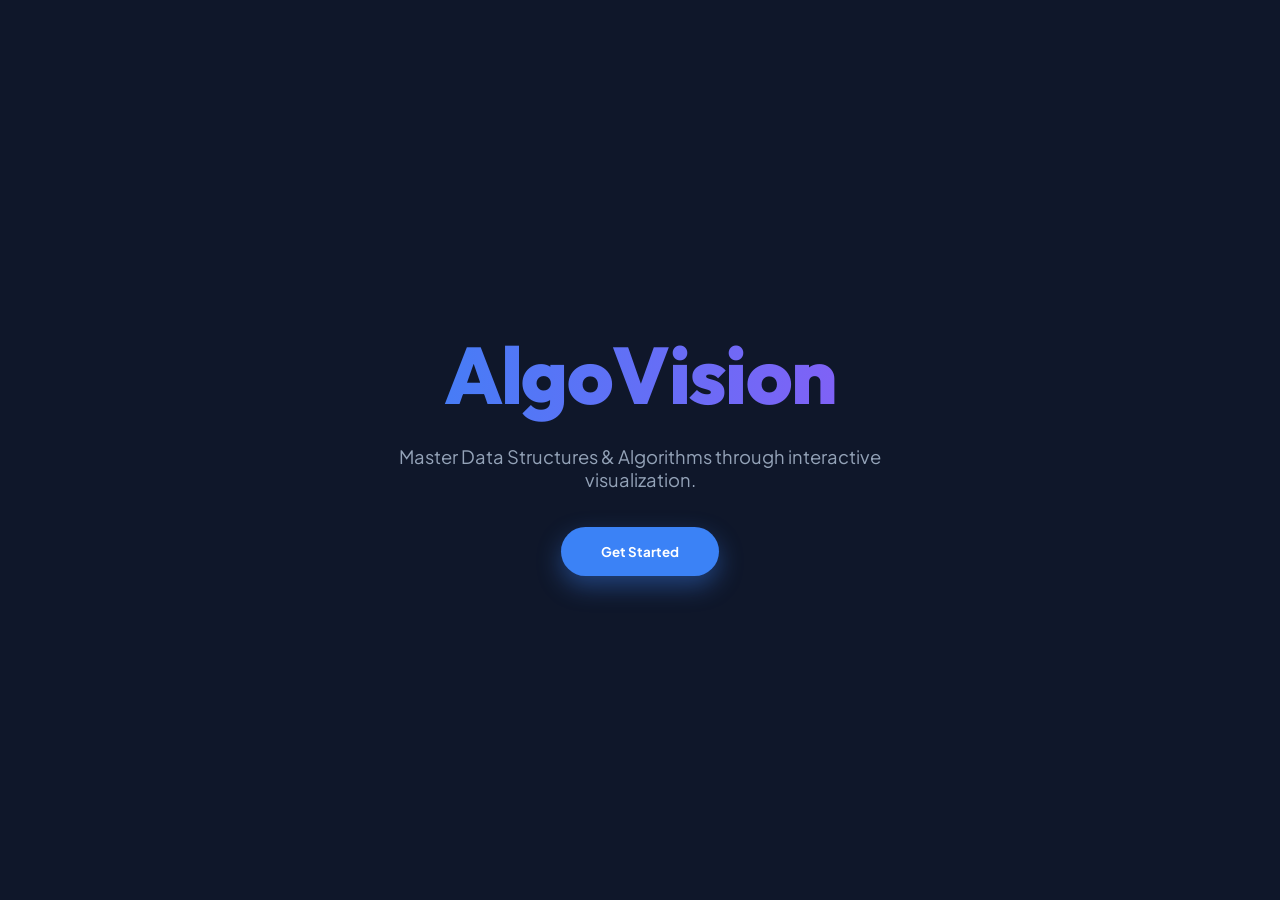
==== index.html @ 3b2637a7 "Added theory drawer and telemetry HUD to enhance algorithm visualization" ====
<!DOCTYPE html>
<html lang="en">

<head>
    <meta charset="UTF-8">
    <meta name="viewport" content="width=device-width, initial-scale=1.0">
    <meta name="google-site-verification" content="google891cb105f5975eee" />
    <title>AlgoVision | DSA Visualizer</title>
    <link rel="stylesheet" href="style.css">
</head>

<body>

    <section id="welcome-screen" class="screen active">
        <div class="hero-content">
            <h1>AlgoVision</h1>
            <p>Master Data Structures & Algorithms through interactive visualization.</p>
            <button id="get-started-btn" class="primary-btn">Get Started</button>
        </div>
    </section>

    <section id="dashboard-screen" class="screen hidden">
        <div class="main-dashboard-wrapper">
            <aside class="dashboard-sidebar">
                <h2>Categories</h2>
                <ul class="sidebar-nav">
                    <li class="active" data-target="array"><span class="sidebar-dot sidebar-dot-array"></span> Array</li>
                    <li data-target="stack"><span class="sidebar-dot sidebar-dot-stack"></span> Stack</li>
                    <li data-target="queue"><span class="sidebar-dot sidebar-dot-queue"></span> Queue</li>
                    <li data-target="tree"><span class="sidebar-dot sidebar-dot-tree"></span> Tree</li>
                    <li data-target="graph"><span class="sidebar-dot sidebar-dot-graph"></span> Graph</li>
                </ul>
            </aside>
            <main class="dashboard-stage">
                <header class="dashboard-header">
                    <h2>Select a Workspace</h2>
                </header>
                <div class="dashboard-container"></div>
            </main>
        </div>
    </section>

    <section id="workspace-screen" class="screen hidden">
        <header id="workspace-header" class="modern-nav">
            <div id="home-link" class="nav-brand">
                <span class="text-white">Algo</span><span class="text-blue">Vision</span>
            </div>
            <div class="nav-center">
                <span id="nav-title" class="current-algo-pill">ALGORITHM</span>
            </div>
            <div class="nav-spacer">
                <button id="theory-toggle-btn" class="theory-toggle-btn" aria-expanded="false"
                    aria-controls="theory-drawer">ℹ️ How it Works</button>
            </div>
        </header>

        <!-- Interim theory panel: toggled overlay for now (button + panel + scrim).
             Becomes the fully spec'd slide-in Theory Drawer with mobile full-screen
             sheet in Phase 7 — this version exists now so the zero-scroll split-pane
             below doesn't have to share vertical space with a permanently-open panel. -->
        <div id="theory-scrim" class="theory-scrim hidden"></div>
        <div id="theory-drawer" class="theory-drawer hidden" role="dialog" aria-label="How it works"
            aria-hidden="true">
            <button id="theory-close-btn" class="theory-close-btn" aria-label="Close">✕</button>
            <h3>How it Works</h3>
            <p id="algo-description">Algorithm description...</p>
            <div class="complexity-badges">
                <div class="badge">⏱️ Worst Case: <span id="time-worst" class="time-color">O(n)</span></div>
                <div class="badge">💾 Space Complexity: <span id="space-complexity" class="space-color">O(1)</span>
                </div>
            </div>
        </div>

        <div class="visualizer-legend" id="visualizer-legend">
            <span class="legend-item"><span class="legend-dot legend-dot-current"></span>Current / Pivot</span>
            <span class="legend-item"><span class="legend-dot legend-dot-comparing"></span>Comparing / Visiting</span>
            <span class="legend-item"><span class="legend-dot legend-dot-found"></span>Sorted / Found / Visited</span>
            <span class="legend-item"><span class="legend-dot legend-dot-dimmed"></span>Discarded / Out of range</span>
        </div>

        <!-- Split-pane per spec §4.1: left stage (arena + telemetry) / right stage
             (code inspector). Zero-scroll (100vh, overflow hidden) applies at
             ≥1024px via CSS only — no layout JS needed. -->
        <main class="workspace-split-pane">
            <section class="workspace-left-stage">
                <div class="visualizer-arena">
                    <div id="status-bar" class="status-message hidden"></div>
                    <div id="visualizer-container"></div>
                </div>

                <div class="telemetry-hud" id="telemetry-hud">
                    <div class="telemetry-stat">
                        <span class="telemetry-label">Comparisons</span>
                        <span class="telemetry-value" id="telemetry-comparisons">0</span>
                    </div>
                    <div class="telemetry-stat">
                        <span class="telemetry-label">Swaps</span>
                        <span class="telemetry-value" id="telemetry-swaps">0</span>
                    </div>
                    <div class="telemetry-stat">
                        <span class="telemetry-label">Current Index</span>
                        <span class="telemetry-value" id="telemetry-indices">—</span>
                    </div>
                </div>
            </section>

            <aside class="workspace-right-stage">
                <div class="code-panel">
                    <div class="code-header">
                        <div class="code-tabs">
                            <button class="tab-btn active">JS</button>
                            <button class="tab-btn">Python</button>
                            <button class="tab-btn">C++</button>
                        </div>
                        <button id="copy-btn" class="copy-btn">📋 Copy Code</button>
                    </div>
                    <pre><code id="code-snippet"></code></pre>
                </div>
            </aside>
        </main>

        <!-- Floating Bottom Control Dock (spec §2). Content is rebuilt per
             algorithm by app.js — this wrapper just supplies the floating
             dock chrome. -->
        <div class="controls-wrapper">
            <div id="dynamic-controls" class="controls-panel"></div>
        </div>
    </section>

    <script src="js/data.js"></script>
    <script src="js/visualizer.js"></script>
    <script src="js/algorithms/search.js"></script>
    <script src="js/algorithms/sorting.js"></script>
    <script src="js/structures/stack.js"></script>
    <script src="js/structures/queue.js"></script>
    <script src="js/structures/tree.js"></script>
    <script src="js/structures/graph.js"></script>
    <script src="js/app.js"></script>
</body>

</html>
---- style.css ----
/*=================================
   ALGOVISION MASTER STYLESHEET 
===================================
*/

@import url('https://fonts.googleapis.com/css2?family=Plus+Jakarta+Sans:wght@400;600;700;800&family=JetBrains+Mono:wght@500&family=Outfit:wght@400;600;800&display=swap');

/* ==========================================================
   DESIGN SYSTEM TOKENS — "Warm Soft-Tech & Modern Bento" v1.0
   Spec ref: AlgoVision Design Language & Architecture Spec, §1 & §3
   Phase 1 of the UI/UX overhaul roadmap.

   IMPORTANT: these tokens are declared but NOT YET CONSUMED by any
   rule below this block. Every existing component rule in this file
   still uses its original hard-coded hex values on purpose — token
   migration happens screen-by-screen in later phases (see roadmap).
   This phase must produce ZERO visual change to the live site.
   ========================================================== */

:root {

    /* --- §1.1 Base Canvas --- */
    --canvas-base: #FAF8F5;
    /* Primary page background */
    --canvas-alt: #F5F2EB;
    /* Secondary section background */
    --sidebar-navy: #0B1120;
    /* Floating dark sidebar shell */
    --sidebar-navy-elevated: #111827;
    /* Sidebar hover/active row */

    /* --- §1.2 Category Palette — CHROME & BADGES ONLY ---
       Never apply these to a visualizer node/element state. */
    --cat-array: #DCEBFA;
    /* Soft Sky Blue */
    --cat-stack: #FBE3D5;
    /* Warm Peach */
    --cat-queue: #FBF1CC;
    /* Butter Yellow */
    --cat-tree: #DDEFE3;
    /* Mint Green */
    --cat-graph: #E7E1F5;
    /* Lavender */
    --cat-border: rgba(0, 0, 0, 0.05);
    /* Standard 1px card border, paired with every category fill */

    /* --- §1.3 State Palette — TRANSIENT VISUALIZER ANIMATIONS ONLY ---
       Never apply these to static UI chrome. Each state also has a
       non-color differentiator (motion/shape/icon) defined in the
       component phase that consumes it — see spec §1.3. */
    --state-amber: #F59E0B;
    /* Active / Comparing (primary) — pulsing */
    --state-blue: #3B82F6;
    /* Comparing (secondary) — static glow */
    --state-emerald: #10B981;
    /* Sorted / Found — elevation pop */
    --state-dim-opacity: 0.25;
    /* Dimmed / Discarded — opacity */
    --state-dim-grayscale: 40%;
    /* Dimmed / Discarded — desaturation, for non-color legibility */

    /* --- §1.4 Typography ---
       Font families are declared here as tokens; the @import above
       still supplies the actual font files. */
    --font-display: 'Outfit', sans-serif;
    /* Hero headlines only (Screen 1) */
    --font-ui: 'Plus Jakarta Sans', sans-serif;
    /* UI body, cards, panels */
    --font-mono: 'JetBrains Mono', monospace;
    /* Code Inspector line rendering */

    /* --- §1.5 Radius Scale --- */
    --radius-sm: 8px;
    /* Badges / pills */
    --radius-md: 14px;
    /* Bento cards */
    --radius-lg: 20px;
    /* Docks / drawers */
    --radius-full: 999px;
    /* Pill nav, filter tabs */

    /* --- §3 Elevation Scale (4-Tier) ---
       Rule: a component may only use its own tier's shadow/border/
       z-index — never borrow from an adjacent tier. */

    /* L1 — Canvas: page background, visualizer arena */
    --elevation-l1-shadow: none;
    --elevation-l1-border: none;
    --elevation-l1-z: 0;

    /* L2 — Sidebar / Panels: sidebar, bento cards, docked Code Inspector */
    --elevation-l2-shadow: 0 2px 8px rgba(11, 17, 32, 0.06);
    --elevation-l2-border: 1px solid rgba(0, 0, 0, 0.05);
    --elevation-l2-z: 10;

    /* L3 — Floating Docks: bottom Control Dock, floating/inset sidebar */
    --elevation-l3-shadow: 0 8px 24px rgba(11, 17, 32, 0.12);
    --elevation-l3-border: 1px solid rgba(255, 255, 255, 0.08);
    --elevation-l3-z: 20;

    /* L4 — Drawers / Overlays: Theory Drawer, confirm states, modals */
    --elevation-l4-shadow: 0 16px 48px rgba(11, 17, 32, 0.20);
    --elevation-l4-border: none;
    --elevation-l4-scrim: rgba(11, 17, 32, 0.35);
    --elevation-l4-z: 30;

    /* --- Motion durations (referenced by reduced-motion overrides below) --- */
    --motion-fast: 200ms;
    --motion-base: 400ms;
    --motion-slow: 600ms;
}

/* ==========================================================
   REDUCED-MOTION SCAFFOLD — spec §5.3
   Centralized here so every future animated component (ghost
   trail, amber pulse, elevation pop, drawer slide-in, etc.) has
   ONE place to register its fallback instead of scattering
   `prefers-reduced-motion` checks per-component. Populated
   progressively as each feature is built in later phases; empty
   / inert overrides for now since no component consumes the
   motion tokens above yet.
   ========================================================== */
@media (prefers-reduced-motion: reduce) {
    :root {
        --motion-fast: 0ms;
        --motion-base: 0ms;
        --motion-slow: 0ms;
    }

    /* Phase 3: complexity tooltip appears instantly, no fade delay */
    .complexity-tooltip {
        transition: none;
        transition-delay: 0s;
    }

    /* Placeholder hooks for later phases — intentionally empty until the
       corresponding component ships:
       .ghost-trail { transition: none; opacity: 0; }
       .state-amber.pulsing { animation: none; }
       .array-block.found { transform: none; }
       .theory-drawer { transition: none; }
    */
}

/* --- SECTION 1: GLOBAL BASE & RESETS --- */
* {
    margin: 0;
    padding: 0;
    box-sizing: border-box;
}

body {
    background-color: #f8fafc;
    color: #0f172a;
    font-family: var(--font-ui);
    /* Clean, modern body text */
    overflow-x: hidden;
    min-height: 100vh;
}

/* Headings use Outfit for a premium "Product" feel */
h1,
h2,
h3,
.nav-brand {
    font-family: var(--font-display);
    letter-spacing: -0.02em;
}

button {
    font-family: var(--font-ui);
    cursor: pointer;
    transition: 0.2s ease-in-out;
}

/* --- SECTION 2: SCREEN NAVIGATION --- */
.screen {
    display: none;
    min-height: 100vh;
    width: 100%;
}

.screen.active {
    display: block;
    animation: fadeIn 0.4s ease;
}

.hidden {
    display: none !important;
}

#welcome-screen.active {
    display: flex;
    flex-direction: column;
    align-items: center;
    justify-content: center;
    text-align: center;
    background: #0f172a;
}

@keyframes fadeIn {
    from {
        opacity: 0;
        transform: translateY(10px);
    }

    to {
        opacity: 1;
        transform: translateY(0);
    }
}

/* --- SECTION 3: WELCOME HERO --- */
#welcome-screen h1 {
    font-size: 5rem;
    font-weight: 800;
    background: linear-gradient(to right, #3b82f6, #8b5cf6);
    background-clip: text;
    -webkit-background-clip: text;
    -webkit-text-fill-color: transparent;
    margin-bottom: 20px;
}

.primary-btn {
    background: #3b82f6;
    color: white;
    border: none;
    padding: 16px 40px;
    border-radius: 30px;
    font-weight: 700;
    box-shadow: 0 10px 25px rgba(59, 130, 246, 0.4);
}

#welcome-screen p {
    color: #94a3b8;
    font-size: 1.15rem;
    max-width: 560px;
    margin-bottom: 36px;
}

/* --- SECTION 4: DASHBOARD LAYOUT (The Glow-Up) --- */
.main-dashboard-wrapper {
    display: grid;
    grid-template-columns: 280px 1fr;
    min-height: 100vh;
    background-color: #f1f5f9;
    /* Subtle grey background for the whole app */
}

/* SIDEBAR: Keep it deep navy for contrast
   Phase 2: migrated to the --sidebar-navy token and given explicit L2
   elevation (§3) — the border-right divider color is intentionally left
   as-is since it's a directional divider, not a card border/shadow, and
   isn't covered by the elevation token set. */
.dashboard-sidebar {
    background-color: var(--sidebar-navy);
    padding: 40px 25px;
    border-right: 1px solid #1e293b;
    color: white;
    font-family: var(--font-ui);
    box-shadow: var(--elevation-l2-shadow);
    position: relative;
    z-index: var(--elevation-l2-z);
}

.dashboard-sidebar h2 {
    color: #64748b;
    font-size: 0.75rem;
    text-transform: uppercase;
    letter-spacing: 2px;
    margin-bottom: 30px;
    padding-left: 10px;
}

.sidebar-nav li {
    padding: 14px 18px;
    border-radius: 12px;
    margin-bottom: 8px;
    font-weight: 600;
    color: #94a3b8;
    list-style: none;
    display: flex;
    align-items: center;
    gap: 10px;
}

.sidebar-nav li.active {
    background: #1e293b;
    color: #3b82f6;
    box-shadow: 0 4px 12px rgba(0, 0, 0, 0.1);
}

/* --- Sidebar category dot badges (Phase 2 / spec §1.2) ---
   Color-coded per data-structure category, using the chrome-only
   pastel tokens. Purely decorative identifiers alongside the existing
   text label — no WCAG text-contrast implication. */
.sidebar-dot {
    width: 9px;
    height: 9px;
    border-radius: var(--radius-full);
    display: inline-block;
    flex-shrink: 0;
}

.sidebar-dot-array {
    background: var(--cat-array);
}

.sidebar-dot-stack {
    background: var(--cat-stack);
}

.sidebar-dot-queue {
    background: var(--cat-queue);
}

.sidebar-dot-tree {
    background: var(--cat-tree);
}

.sidebar-dot-graph {
    background: var(--cat-graph);
}

/* STAGE: This is the main white area */
.dashboard-stage {
    padding: 60px 80px;
    /* More breathing room on sides */
    background: #f8fafc;
    /* Slightly different from the wrapper for depth */
}

.dashboard-header h2 {
    font-size: 2.2rem;
    font-weight: 800;
    color: #0f172a;
    margin-bottom: 40px;
    letter-spacing: -1px;
}

/* Sub-categories with the Blue Line */
.ds-category h3 {
    font-size: 1.1rem;
    font-weight: 700;
    color: #334155;
    margin-bottom: 25px;
    padding-left: 15px;
    border-left: 4px solid #3b82f6;
    /* That specific blue line */
    display: flex;
    align-items: center;
    gap: 8px;
}

.header-i-icon {
    color: #cbd5e1;
    font-size: 0.9rem;
}

/* The Cards: Make them pop! */
.card-grid {
    display: flex;
    flex-wrap: wrap;
    gap: 24px;
    margin-bottom: 50px;
}

/* --- Bento card (Phase 3 / spec §1.2, §3, §5.2) ---
   Category-pastel background comes from a modifier class the card also
   carries (.algo-card-array etc, applied by JS to match the active
   sidebar category) — the base rule below supplies a neutral fallback
   in case that modifier is ever missing. Card is now a column layout
   (title row, then a tags row) rather than a single space-between row,
   to make room for the mode badge + complexity tag. */
.algo-card {
    background: var(--canvas-alt);
    border: var(--elevation-l2-border);
    padding: 24px 30px;
    border-radius: var(--radius-md);
    width: 320px;
    /* Slightly wider cards */
    display: flex;
    flex-direction: column;
    gap: 14px;
    cursor: pointer;
    box-shadow: var(--elevation-l2-shadow);
    transition: all 0.3s cubic-bezier(0.4, 0, 0.2, 1);
}

.algo-card.algo-card-array {
    background: var(--cat-array);
}

.algo-card.algo-card-stack {
    background: var(--cat-stack);
}

.algo-card.algo-card-queue {
    background: var(--cat-queue);
}

.algo-card.algo-card-tree {
    background: var(--cat-tree);
}

.algo-card.algo-card-graph {
    background: var(--cat-graph);
}

.algo-card:hover {
    transform: translateY(-5px);
    border-color: #3b82f6;
    box-shadow: var(--elevation-l3-shadow);
}

/* Card is a div[role="button"] now (see app.js comment for why), so the
   native button focus ring is gone — restore an explicit one. */
.algo-card:focus-visible {
    outline: 2px solid #3b82f6;
    outline-offset: 3px;
}

.algo-card-top {
    display: flex;
    justify-content: space-between;
    align-items: center;
}

.algo-card-title {
    font-weight: 700;
    color: #1e293b;
    font-size: 1.05rem;
}

.arrow {
    color: #cbd5e1;
    font-size: 1.2rem;
    transition: 0.2s;
}

.algo-card:hover .arrow {
    color: #3b82f6;
    transform: translateX(3px);
}

/* --- Tags row: Mode Indicator + Complexity tag (spec §2.3, §5.2) --- */
.algo-card-tags {
    display: flex;
    align-items: center;
    gap: 8px;
    flex-wrap: wrap;
}

/* Neutral/chrome styling on purpose — differentiated by icon + text
   ("▶ Algorithm" vs "⚡ Structure"), not by hue, so it never collides
   with the category or state color systems. */
.mode-badge {
    font-size: 0.7rem;
    font-weight: 700;
    padding: 4px 10px;
    border-radius: var(--radius-full);
    background: rgba(15, 23, 42, 0.06);
    color: #334155;
    text-transform: uppercase;
    letter-spacing: 0.5px;
    white-space: nowrap;
}

.complexity-tag {
    position: relative;
    font-family: var(--font-mono);
    font-size: 0.75rem;
    font-weight: 700;
    padding: 4px 10px;
    border-radius: var(--radius-full);
    background: rgba(15, 23, 42, 0.08);
    color: #0f172a;
    cursor: help;
}

.complexity-tag:focus-visible {
    outline: 2px solid #3b82f6;
    outline-offset: 2px;
}

.complexity-tooltip {
    position: absolute;
    bottom: calc(100% + 8px);
    left: 50%;
    transform: translateX(-50%);
    background: var(--sidebar-navy);
    color: white;
    font-family: var(--font-ui);
    font-weight: 500;
    font-size: 0.75rem;
    line-height: 1.4;
    padding: 8px 12px;
    border-radius: 8px;
    box-shadow: var(--elevation-l3-shadow);
    width: max-content;
    max-width: 220px;
    opacity: 0;
    visibility: hidden;
    transition: opacity var(--motion-fast) ease, visibility 0s linear var(--motion-fast);
    transition-delay: 200ms;
    /* spec §5.2 — delayed fade-in avoids flicker on fast mouse passes */
    z-index: var(--elevation-l4-z);
    pointer-events: none;
}

.complexity-tag:hover .complexity-tooltip,
.complexity-tag:focus .complexity-tooltip,
.complexity-tag:focus-visible .complexity-tooltip {
    opacity: 1;
    visibility: visible;
}

/* --- Category filter pill tabs (spec: top category filter tabs) ---
   Only rendered by JS when a category has more than one sub-type to
   switch between (e.g. Array: Searching/Sorting). */
.filter-tabs {
    display: flex;
    flex-wrap: wrap;
    gap: 10px;
    margin-bottom: 30px;
}

.filter-pill {
    background: white;
    border: var(--elevation-l2-border);
    color: #64748b;
    font-weight: 600;
    font-size: 0.85rem;
    padding: 8px 20px;
    border-radius: var(--radius-full);
    box-shadow: var(--elevation-l2-shadow);
    transition: all 0.2s ease;
}

.filter-pill:hover {
    color: #1e293b;
    border-color: #3b82f6;
}

.filter-pill:focus-visible {
    outline: 2px solid #3b82f6;
    outline-offset: 2px;
}

.filter-pill.active {
    background: var(--sidebar-navy);
    color: white;
    border-color: var(--sidebar-navy);
}

/* --- SECTION 5: WORKSPACE FLOATING NAVBAR ---
   Phase 2: this is a genuinely "floating" surface (sits on top of the
   canvas, not flush like the sidebar), so it takes L3 elevation per §3
   — including the translucent glass-edge border, which replaces the
   previous opaque #1e293b border now that it's treated as a floating
   dock rather than a flush panel. */
.modern-nav {
    display: flex;
    justify-content: space-between;
    align-items: center;
    background: var(--sidebar-navy);
    padding: 12px 30px;
    max-width: 1100px;
    margin: 20px auto;
    border-radius: var(--radius-full);
    position: relative;
    border: var(--elevation-l3-border);
    box-shadow: var(--elevation-l3-shadow);
    z-index: var(--elevation-l3-z);
}

.nav-brand {
    font-weight: 800;
    font-size: 1.3rem;
    flex: 1;
}

.text-white {
    color: white;
}

.text-blue {
    color: #3b82f6;
}

.nav-center {
    position: absolute;
    left: 50%;
    transform: translateX(-50%);
}

.current-algo-pill {
    color: #3b82f6;
    background: rgba(59, 130, 246, 0.1);
    padding: 8px 24px;
    border-radius: var(--radius-full);
    font-weight: 700;
    font-size: 0.85rem;
    border: 1px solid rgba(59, 130, 246, 0.2);
    text-transform: uppercase;
    letter-spacing: 1px;
}

.nav-spacer {
    flex: 1;
}

/* --- SECTION 6: THEORY & CONTROL PANELS --- */
.theory-panel,
.controls-panel,
.code-panel {
    background: #0f172a;
    padding: 30px;
    border-radius: 16px;
    border: 1px solid #e2e8f0;
    max-width: 1100px;
    margin: 0 auto 30px auto;
}

.theory-panel h3 {
    font-size: 1.6rem;
    font-weight: 800;
    color: #3b82f6;
    letter-spacing: -0.5px;
}

#algo-description {
    font-size: 1.05rem;
    line-height: 1.8;
    /* Increased line-height for better readability */
    color: #cbd5e1;
    /* Making it slightly lighter for dark panels */
}

.time-color,
.space-color {
    font-family: 'JetBrains Mono', monospace;
    font-weight: 700;
    font-size: 0.95rem;
}

.complexity-badges {
    display: flex;
    gap: 12px;
    margin-top: 15px;
}

.badge {
    background: #f1f5f9;
    padding: 8px 20px;
    border-radius: 30px;
    font-weight: 600;
    font-size: 0.9rem;
}

.controls-panel {
    display: flex;
    flex-direction: column;
    align-items: center;
    gap: 20px;
}

.control-row {
    display: flex;
    gap: 15px;
    justify-content: center;
}

.dashboard-input {
    background: #f8fafc;
    border: 1px solid #cbd5e1;
    padding: 10px 18px;
    border-radius: 8px;
    outline: none;
}

.dashboard-btn {
    padding: 10px 24px;
    border-radius: 8px;
    border: none;
    font-weight: 700;
    color: white;
}

.btn-blue {
    background: #3b82f6;
}

.btn-red {
    background: #ef4444;
}

.btn-secondary {
    background: #64748b;
}

/* --- SECTION 7: VISUALIZER STAGE (Index Recovery) --- */
.visualizer-arena {
    background: #0f172a;
    max-width: 1100px;
    margin: 0 auto 30px auto;
    border-radius: 24px;
    min-height: 480px;
    display: flex;
    flex-direction: column;
    align-items: center;
    justify-content: center;
    /* Center the array blocks vertically */
    position: relative;
    /* CRITICAL for the absolute pill */
    border: 1px solid #1e293b;
    overflow: hidden;
}

.status-message {
    position: absolute !important;
    top: 30px !important;
    /* Fixed distance from the top edge */
    left: 50% !important;
    transform: translateX(-50%) !important;
    padding: 10px 24px;
    border-radius: 50px;
    font-size: 0.95rem;
    font-weight: 700;
    z-index: 1000 !important;
    /* Stay above everything else */
    border: 1px solid transparent;
    white-space: nowrap;
    transition: all 0.3s ease;
    display: none;
    /* Default hidden */
}

.status-message.success {
    display: block !important;
    background: rgba(16, 185, 129, 0.2);
    color: #10b981;
    border-color: rgba(16, 185, 129, 0.4);
    box-shadow: 0 0 20px rgba(16, 185, 129, 0.2);
}

.status-message.searching {
    display: block !important;
    background: rgba(59, 130, 246, 0.2);
    color: #3b82f6;
    border-color: rgba(59, 130, 246, 0.4);
}

.status-message.error {
    display: block !important;
    background: rgba(239, 68, 68, 0.2);
    color: #ef4444;
    border-color: rgba(239, 68, 68, 0.4);
}

#visualizer-container {
    display: flex !important;
    flex-direction: row !important;
    justify-content: center;
    align-items: flex-end;
    /* Keeps blocks sitting on the same horizontal line */
    gap: 18px;
    width: 100%;
    padding-bottom: 40px;
    /* Extra room for the index labels */
}

.block-wrapper {
    display: flex !important;
    flex-direction: column !important;
    /* Forces Index UNDER Number */
    align-items: center;
    gap: 12px;
    /* Breathing room between square and label */
}

.array-block {
    background: #1e293b;
    color: white;
    width: 65px;
    height: 65px;
    display: flex;
    align-items: center;
    justify-content: center;
    font-weight: 800;
    font-size: 1.3rem;
    border-radius: 12px;
    border: 2px solid #334155;
    transition: all 0.3s cubic-bezier(0.175, 0.885, 0.32, 1.275);
}

/* THE FIX: Style the index label so it pops */
.block-index {
    color: #64748b;
    /* Slate gray */
    font-family: 'JetBrains Mono', monospace;
    font-size: 0.85rem;
    font-weight: 500;
    opacity: 1 !important;
    display: block !important;
}

/* --- STATES --- */
.array-block.found {
    background: #10b981 !important;
    color: white !important;
    border-color: #10b981 !important;
    transform: translateY(-15px) scale(1.05);
    box-shadow: 0 0 30px rgba(16, 185, 129, 0.5);
}

.array-block.current {
    background: #3b82f6 !important;
    border-color: #3b82f6 !important;
    transform: translateY(-10px);
}

/* Sorting-specific states */
.array-block.comparing {
    background: #f59e0b !important;
    border-color: #f59e0b !important;
    transform: translateY(-10px);
    box-shadow: 0 0 20px rgba(245, 158, 11, 0.4);
}

.array-block.sorted {
    background: #10b981 !important;
    border-color: #10b981 !important;
}

/* Speed slider */
.speed-row {
    align-items: center;
    gap: 12px;
}

.speed-label {
    color: #94a3b8;
    font-weight: 600;
    font-size: 0.9rem;
}

input[type="range"] {
    accent-color: #3b82f6;
    width: 200px;
    cursor: pointer;
}

/* --- SECTION 8: CODE EDITOR --- */
.code-header {
    display: flex;
    justify-content: space-between;
    align-items: center;
    margin-bottom: 20px;
}

.tab-btn {
    background: #f1f5f9;
    border: 1px solid #e2e8f0;
    padding: 6px 16px;
    border-radius: 8px;
    font-weight: 600;
    color: #64748b;
}

.tab-btn.active {
    background: #3b82f6;
    color: white;
}

.code-panel pre {
    background: #020617;
    padding: 25px;
    border-radius: 12px;
    overflow-x: auto;
}

code {
    font-family: 'JetBrains Mono', monospace;
    color: #cbd5e1;
    line-height: 1.6;
}

/* Step playback controls (Prev / Play-Pause / Next) */
.playback-row {
    margin-top: 4px;
    gap: 12px;
}

.playback-row .dashboard-btn:disabled {
    opacity: 0.35;
    cursor: not-allowed;
}


/* Code panel: per-line rendering + active-line sync with the visualizer */
.code-line {
    display: block;
    padding: 1px 8px;
    border-radius: 4px;
    white-space: pre;
    transition: background-color 0.2s ease, border-color 0.2s ease;
    border-left: 3px solid transparent;
}

.code-line.active-line {
    background: rgba(59, 130, 246, 0.18);
    border-left: 3px solid #3b82f6;
}


/* ==========================================
   SECTION 9: RESPONSIVE / MOBILE
   ========================================== */

/* --- Tablet & below (~900px): collapse sidebar, tighten panel margins --- */
@media (max-width: 900px) {

    /* Dashboard: sidebar becomes a horizontal scrollable strip above content */
    .main-dashboard-wrapper {
        grid-template-columns: 1fr;
    }

    .dashboard-sidebar {
        padding: 20px;
        border-right: none;
        border-bottom: 1px solid #1e293b;
    }

    .dashboard-sidebar h2 {
        margin-bottom: 12px;
        padding-left: 4px;
    }

    .sidebar-nav {
        display: flex;
        gap: 10px;
        overflow-x: auto;
        -webkit-overflow-scrolling: touch;
        padding-bottom: 4px;
    }

    .sidebar-nav li {
        white-space: nowrap;
        margin-bottom: 0;
    }

    .dashboard-stage {
        padding: 30px 20px;
    }

    .dashboard-header h2 {
        font-size: 1.7rem;
        margin-bottom: 24px;
    }

    /* Cards: stack full-width instead of a fixed 320px */
    .algo-card {
        width: 100%;
    }

    .card-grid {
        gap: 16px;
    }

    /* Filter pill tabs: same horizontal-scroll-strip pattern as the sidebar
       nav above, since a wrapped multi-row pill list eats vertical space
       that's already tight on mobile. */
    .filter-tabs {
        flex-wrap: nowrap;
        overflow-x: auto;
        -webkit-overflow-scrolling: touch;
        padding-bottom: 4px;
        margin-bottom: 20px;
    }

    .filter-pill {
        white-space: nowrap;
    }

    /* Workspace navbar: let the pill wrap onto its own row instead of overlapping */
    .modern-nav {
        flex-wrap: wrap;
        margin: 16px;
        padding: 12px 20px;
        border-radius: 24px;
    }

    .nav-center {
        position: static;
        transform: none;
        order: 3;
        width: 100%;
        display: flex;
        justify-content: center;
        margin-top: 10px;
    }

    /* Panels: fixed 1100px max-width overflows a phone viewport — go fluid with side margins */
    .theory-panel,
    .controls-panel,
    .code-panel,
    .visualizer-arena {
        margin-left: 16px;
        margin-right: 16px;
        max-width: calc(100% - 32px);
        padding: 20px;
    }

    .complexity-badges {
        flex-wrap: wrap;
    }

    .control-row {
        flex-wrap: wrap;
    }

    .dashboard-input {
        flex: 1 1 140px;
    }

    /* Visualizer: allow horizontal scroll instead of squeezing/overflowing blocks */
    #visualizer-container {
        overflow-x: auto;
        -webkit-overflow-scrolling: touch;
        justify-content: flex-start;
        padding: 0 16px 40px;
    }

    .array-block {
        width: 52px;
        height: 52px;
        font-size: 1.05rem;
    }

    .status-message {
        top: 16px !important;
        font-size: 0.85rem;
        padding: 8px 18px;
    }
}

/* --- Phones (~480px): typography and control sizing --- */
@media (max-width: 480px) {
    #welcome-screen h1 {
        font-size: 2.6rem;
    }

    #welcome-screen p {
        font-size: 0.95rem;
        padding: 0 24px;
    }

    .primary-btn {
        padding: 14px 32px;
    }

    .dashboard-header h2 {
        font-size: 1.4rem;
    }

    .ds-category h3 {
        font-size: 1rem;
    }

    /* Bento card tags: same shrink treatment as the rest of phone typography */
    .mode-badge,
    .complexity-tag {
        font-size: 0.65rem;
        padding: 3px 8px;
    }

    .complexity-tooltip {
        max-width: 160px;
        font-size: 0.7rem;
    }

    .filter-pill {
        font-size: 0.78rem;
        padding: 6px 14px;
    }

    .theory-panel h3 {
        font-size: 1.3rem;
    }

    #algo-description {
        font-size: 0.95rem;
    }

    .current-algo-pill {
        font-size: 0.7rem;
        padding: 6px 14px;
        letter-spacing: 0.5px;
    }

    .nav-brand {
        font-size: 1.1rem;
    }

    .speed-label {
        font-size: 0.8rem;
    }

    input[type="range"] {
        width: 140px;
    }

    .dashboard-btn {
        padding: 10px 16px;
        font-size: 0.85rem;
    }

    .tab-btn {
        padding: 6px 12px;
        font-size: 0.85rem;
    }

    .array-block {
        width: 46px;
        height: 46px;
        font-size: 0.95rem;
        border-radius: 10px;
    }

    .block-index {
        font-size: 0.75rem;
    }

    .code-panel pre {
        padding: 16px;
    }

    code {
        font-size: 0.8rem;
    }
}


/* ==========================================
   SECTION 10: STACK & QUEUE (live data structures)
   ========================================== */

/* --- Stack: vertical layout, newest element visually on top --- */
#visualizer-container.stack-mode {
    flex-direction: column-reverse !important;
    align-items: center;
    justify-content: flex-start;
    gap: 14px;
    padding: 24px 0;
    overflow-y: auto;
    max-height: 420px;
}

.stack-block-wrapper {
    display: flex;
    align-items: center;
    gap: 14px;
}

.stack-side-label {
    color: #3b82f6;
    font-family: 'JetBrains Mono', monospace;
    font-weight: 700;
    font-size: 0.85rem;
    white-space: nowrap;
}

/* --- Queue: horizontal layout, front on the left --- */
#visualizer-container.queue-mode {
    flex-direction: row;
    align-items: center;
    justify-content: center;
    gap: 18px;
    padding-bottom: 0;
}

.queue-block-wrapper {
    display: flex;
    flex-direction: column;
    align-items: center;
    gap: 10px;
}

.queue-label-front,
.queue-label-rear,
.queue-label-spacer {
    font-family: 'JetBrains Mono', monospace;
    font-weight: 700;
    font-size: 0.78rem;
    white-space: nowrap;
    height: 1em;
}

.queue-label-front {
    color: #10b981;
}

.queue-label-rear {
    color: #f59e0b;
}

.queue-label-front.queue-label-rear {
    color: #3b82f6;
}

.queue-label-spacer {
    color: transparent;
}

/* --- Shared: empty-state message + pop/dequeue exit animation --- */
.empty-structure-msg {
    color: #64748b;
    font-family: 'JetBrains Mono', monospace;
    font-size: 1rem;
    text-align: center;
    padding: 20px;
}

.array-block.popping,
.array-block.dequeuing {
    opacity: 0;
    transform: scale(0.7) translateY(-10px);
}

/* --- Mobile: cap stack scroll height a bit tighter, tighten queue gaps --- */
@media (max-width: 900px) {
    #visualizer-container.stack-mode {
        max-height: 320px;
        gap: 10px;
    }

    #visualizer-container.queue-mode {
        gap: 10px;
        overflow-x: auto;
        -webkit-overflow-scrolling: touch;
        justify-content: flex-start;
        padding-left: 16px;
        padding-right: 16px;
    }

    .stack-side-label {
        font-size: 0.75rem;
    }

    .queue-label-front,
    .queue-label-rear,
    .queue-label-spacer {
        font-size: 0.68rem;
    }
}

@media (max-width: 480px) {
    .empty-structure-msg {
        font-size: 0.85rem;
        padding: 14px;
    }
}


/* ==========================================
   SECTION 11: TREE (SVG-based node/edge structure)
   ========================================== */

#visualizer-container.tree-mode {
    flex-direction: column;
    align-items: center;
    justify-content: flex-start;
    padding: 20px 10px;
    overflow-x: auto;
    overflow-y: auto;
    -webkit-overflow-scrolling: touch;
    max-height: 480px;
}

.tree-svg {
    width: 100%;
    max-width: 640px;
    height: auto;
    /* SVG scales via viewBox, so it stays proportional at every screen size
       without needing separate mobile breakpoints for node/text sizing. */
}

.tree-edge {
    stroke: #334155;
    stroke-width: 2;
}

.tree-node circle {
    fill: #1e293b;
    stroke: #3b82f6;
    stroke-width: 2;
    transition: fill 0.3s ease, stroke 0.3s ease;
}

.tree-node text {
    fill: white;
    font-family: 'Plus Jakarta Sans', sans-serif;
    font-weight: 700;
    font-size: 15px;
    pointer-events: none;
}

.tree-node.comparing circle {
    fill: #f59e0b;
    stroke: #f59e0b;
}

.tree-node.found circle {
    fill: #10b981;
    stroke: #10b981;
}

@media (max-width: 900px) {
    #visualizer-container.tree-mode {
        max-height: 360px;
        padding: 14px 6px;
    }
}


/* ==========================================
   SECTION 12: GRAPH (SVG-based node/edge structure, circular layout)
   ========================================== */

#visualizer-container.graph-mode {
    flex-direction: column;
    align-items: center;
    justify-content: flex-start;
    padding: 20px 10px;
    overflow: auto;
    -webkit-overflow-scrolling: touch;
    max-height: 480px;
}

.graph-svg {
    width: 100%;
    max-width: 560px;
    height: auto;
    /* Scales via viewBox, same as tree-svg — no separate mobile sizing needed. */
}

.graph-edge {
    stroke: #334155;
    stroke-width: 2;
}

.graph-node circle {
    fill: #1e293b;
    stroke: #8b5cf6;
    stroke-width: 2;
    transition: fill 0.3s ease, stroke 0.3s ease;
}

.graph-node text {
    fill: white;
    font-family: 'Plus Jakarta Sans', sans-serif;
    font-weight: 700;
    font-size: 15px;
    pointer-events: none;
}

.graph-node.comparing circle {
    fill: #f59e0b;
    stroke: #f59e0b;
}

.graph-node.found circle {
    fill: #10b981;
    stroke: #10b981;
}

@media (max-width: 900px) {
    #visualizer-container.graph-mode {
        max-height: 360px;
        padding: 14px 6px;
    }
}


/* ==========================================
   SECTION 13: VISUALIZER LEGEND
   ========================================== */
/* Explains the color language used across every workspace (search, sort,
   stack/queue, tree, graph) so a first-time visitor doesn't have to guess
   what amber vs. green vs. dimmed means. */

.visualizer-legend {
    display: flex;
    flex-wrap: wrap;
    justify-content: center;
    align-items: center;
    gap: 8px 20px;
    max-width: 1100px;
    margin: 0 auto 16px auto;
    padding: 0 16px;
}

.legend-item {
    display: flex;
    align-items: center;
    gap: 7px;
    font-size: 0.8rem;
    font-weight: 600;
    color: #64748b;
    white-space: nowrap;
}

.legend-dot {
    width: 12px;
    height: 12px;
    border-radius: 50%;
    display: inline-block;
    flex-shrink: 0;
}

.legend-dot-current {
    background: #3b82f6;
    box-shadow: 0 0 6px rgba(59, 130, 246, 0.6);
}

.legend-dot-comparing {
    background: #f59e0b;
    box-shadow: 0 0 6px rgba(245, 158, 11, 0.6);
}

.legend-dot-found {
    background: #10b981;
    box-shadow: 0 0 6px rgba(16, 185, 129, 0.6);
}

.legend-dot-dimmed {
    background: #475569;
    opacity: 0.6;
}

@media (max-width: 480px) {
    .visualizer-legend {
        gap: 6px 14px;
        padding: 0 12px;
    }

    .legend-item {
        font-size: 0.7rem;
        gap: 5px;
    }

    .legend-dot {
        width: 10px;
        height: 10px;
    }
}
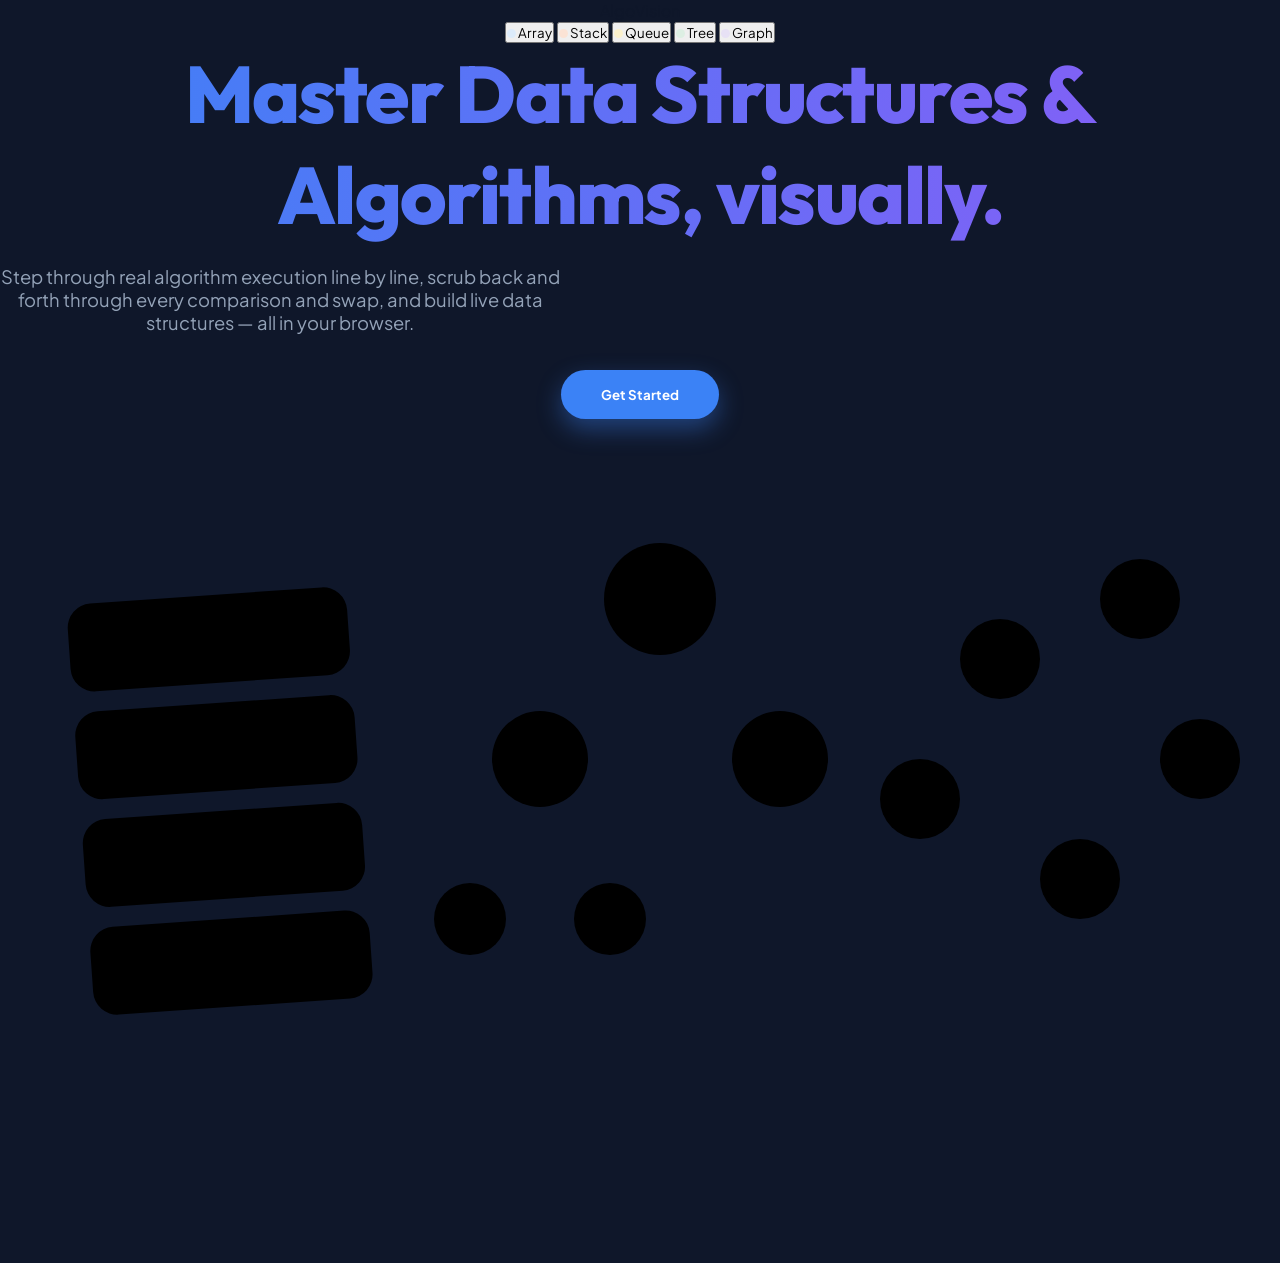
==== commit 98b4bc42: "Enhanced welcome screen with navigation and improved hero content for better user engagement" ====
--- a/index.html
+++ b/index.html
@@ -12,10 +12,71 @@
 <body>
 
     <section id="welcome-screen" class="screen active">
+        <header class="hero-nav">
+            <div class="hero-nav-brand">
+                Algo<span class="hero-brand-accent">Vision</span>
+            </div>
+            <nav class="hero-quick-jump" aria-label="Jump to a category">
+                <button class="quick-jump-badge" data-target="array"><span
+                        class="sidebar-dot sidebar-dot-array"></span> Array</button>
+                <button class="quick-jump-badge" data-target="stack"><span
+                        class="sidebar-dot sidebar-dot-stack"></span> Stack</button>
+                <button class="quick-jump-badge" data-target="queue"><span
+                        class="sidebar-dot sidebar-dot-queue"></span> Queue</button>
+                <button class="quick-jump-badge" data-target="tree"><span
+                        class="sidebar-dot sidebar-dot-tree"></span> Tree</button>
+                <button class="quick-jump-badge" data-target="graph"><span
+                        class="sidebar-dot sidebar-dot-graph"></span> Graph</button>
+            </nav>
+        </header>
+
         <div class="hero-content">
-            <h1>AlgoVision</h1>
-            <p>Master Data Structures & Algorithms through interactive visualization.</p>
-            <button id="get-started-btn" class="primary-btn">Get Started</button>
+            <div class="hero-copy">
+                <h1>Master Data Structures &amp; Algorithms, <span class="hero-highlight">visually</span>.</h1>
+                <p>Step through real algorithm execution line by line, scrub back and forth through every comparison
+                    and swap, and build live data structures — all in your browser.</p>
+                <button id="get-started-btn" class="primary-btn">Get Started</button>
+            </div>
+
+            <div class="hero-illustration" aria-hidden="true">
+                <svg class="hero-svg" viewBox="0 0 640 420" xmlns="http://www.w3.org/2000/svg">
+                    <!-- Stack motif -->
+                    <g class="hero-float-1" transform="rotate(-4 110 190)">
+                        <rect class="hero-stack-layer" x="40" y="250" width="140" height="44" rx="12" />
+                        <rect class="hero-stack-layer" x="40" y="196" width="140" height="44" rx="12" />
+                        <rect class="hero-stack-layer" x="40" y="142" width="140" height="44" rx="12" />
+                        <rect class="hero-stack-layer" x="40" y="88" width="140" height="44" rx="12" />
+                    </g>
+
+                    <!-- Tree motif -->
+                    <g class="hero-float-2">
+                        <line class="hero-tree-edge" x1="330" y1="90" x2="270" y2="170" />
+                        <line class="hero-tree-edge" x1="330" y1="90" x2="390" y2="170" />
+                        <line class="hero-tree-edge" x1="270" y1="170" x2="235" y2="250" />
+                        <line class="hero-tree-edge" x1="270" y1="170" x2="305" y2="250" />
+                        <circle class="hero-tree-node" cx="330" cy="90" r="28" />
+                        <circle class="hero-tree-node" cx="270" cy="170" r="24" />
+                        <circle class="hero-tree-node" cx="390" cy="170" r="24" />
+                        <circle class="hero-tree-node" cx="235" cy="250" r="18" />
+                        <circle class="hero-tree-node" cx="305" cy="250" r="18" />
+                    </g>
+
+                    <!-- Graph motif -->
+                    <g class="hero-float-3">
+                        <line class="hero-graph-edge" x1="500" y1="120" x2="570" y2="90" />
+                        <line class="hero-graph-edge" x1="570" y1="90" x2="600" y2="170" />
+                        <line class="hero-graph-edge" x1="600" y1="170" x2="540" y2="230" />
+                        <line class="hero-graph-edge" x1="540" y1="230" x2="460" y2="190" />
+                        <line class="hero-graph-edge" x1="460" y1="190" x2="500" y2="120" />
+                        <line class="hero-graph-edge" x1="500" y1="120" x2="540" y2="230" />
+                        <circle class="hero-graph-node" cx="500" cy="120" r="20" />
+                        <circle class="hero-graph-node" cx="570" cy="90" r="20" />
+                        <circle class="hero-graph-node" cx="600" cy="170" r="20" />
+                        <circle class="hero-graph-node" cx="540" cy="230" r="20" />
+                        <circle class="hero-graph-node" cx="460" cy="190" r="20" />
+                    </g>
+                </svg>
+            </div>
         </div>
     </section>
 
@@ -122,6 +183,11 @@
         <!-- Floating Bottom Control Dock (spec §2). Content is rebuilt per
              algorithm by app.js — this wrapper just supplies the floating
              dock chrome. -->
+        <!-- Structure Mode session history (spec §2.2) — hidden/empty for
+             Algorithm-mode workspaces, populated by app.js as stack/queue/
+             tree actions happen. -->
+        <div id="session-history" class="session-history hidden"></div>
+
         <div class="controls-wrapper">
             <div id="dynamic-controls" class="controls-panel"></div>
         </div>
--- a/style.css
+++ b/style.css
@@ -133,12 +133,29 @@
         transition-delay: 0s;
     }
 
-    /* Placeholder hooks for later phases — intentionally empty until the
+    /* Phase 4: amber pulse becomes a static highlight (still colored,
+       still ringed — just no scale animation) */
+    .array-block.comparing {
+        animation: none;
+    }
+
+    /* Phase 4: ghost trail shows/hides instantly instead of fading */
+    .array-block.ghost-trail {
+        transition: none;
+    }
+
+    /* Phase 4: found/sorted/current skip the translateY elevation-pop
+       motion but keep every other visual cue (color, outline, checkmark) */
+    .array-block.found,
+    .array-block.sorted,
+    .array-block.current,
+    .array-block.comparing {
+        transform: none !important;
+    }
+
+    /* Placeholder hook for later phases — intentionally empty until the
        corresponding component ships:
-       .ghost-trail { transition: none; opacity: 0; }
-       .state-amber.pulsing { animation: none; }
-       .array-block.found { transform: none; }
-       .theory-drawer { transition: none; }
+       .theory-drawer-slide { transition: none; }
     */
 }
 
@@ -610,19 +627,123 @@
     flex: 1;
 }
 
-/* --- SECTION 6: THEORY & CONTROL PANELS --- */
-.theory-panel,
-.controls-panel,
-.code-panel {
+/* --- SECTION 6: WORKSPACE SPLIT-PANE SHELL (Phase 4 / spec §4.1) ---
+   Zero-scroll only applies at desktop widths (≥1024px) — see the media
+   query near the bottom of this section. Below that, the screen keeps
+   normal document flow/scroll (full mobile stacking + tab-switcher
+   refinement is a later pass; for now this is a safe non-broken fallback
+   that already satisfies "not zero-scroll on mobile"). */
+.workspace-split-pane {
+    display: flex;
+    flex-direction: row;
+    gap: 20px;
+    max-width: 1300px;
+    width: calc(100% - 40px);
+    margin: 0 auto;
+    min-height: 0;
+}
+
+.workspace-left-stage {
+    flex: 1 1 60%;
+    min-width: 0;
+    display: flex;
+    flex-direction: column;
+    gap: 16px;
+}
+
+.workspace-right-stage {
+    flex: 1 1 40%;
+    min-width: 0;
+    display: flex;
+    flex-direction: column;
+}
+
+@media (min-width: 1024px) {
+    #workspace-screen.active {
+        display: flex;
+        flex-direction: column;
+        height: 100vh;
+        overflow: hidden;
+        padding-bottom: 96px;
+        /* clears the floating dock so it never overlaps the last row of content */
+    }
+
+    .workspace-split-pane {
+        flex: 1 1 auto;
+        min-height: 0;
+    }
+
+    .workspace-left-stage {
+        min-height: 0;
+    }
+
+    .workspace-right-stage {
+        min-height: 0;
+        overflow: hidden;
+        /* the code panel inside scrolls internally — see .code-panel pre */
+    }
+}
+
+/* --- Interim Theory panel (spec §4.1's drawer, simplified for now — see
+   the HTML comment above #theory-drawer for why; full slide-in + mobile
+   sheet treatment is Phase 7). Toggled via #theory-toggle-btn. --- */
+.theory-toggle-btn {
+    background: rgba(255, 255, 255, 0.08);
+    color: white;
+    border: 1px solid rgba(255, 255, 255, 0.12);
+    padding: 8px 18px;
+    border-radius: var(--radius-full);
+    font-weight: 600;
+    font-size: 0.82rem;
+    white-space: nowrap;
+}
+
+.theory-toggle-btn:hover {
+    background: rgba(255, 255, 255, 0.14);
+}
+
+.theory-scrim {
+    position: fixed;
+    inset: 0;
+    background: var(--elevation-l4-scrim);
+    z-index: var(--elevation-l4-z);
+}
+
+.theory-drawer {
+    position: fixed;
+    top: 50%;
+    left: 50%;
+    transform: translate(-50%, -50%);
     background: #0f172a;
     padding: 30px;
-    border-radius: 16px;
-    border: 1px solid #e2e8f0;
-    max-width: 1100px;
-    margin: 0 auto 30px auto;
-}
-
-.theory-panel h3 {
+    border-radius: var(--radius-lg);
+    max-width: 560px;
+    width: calc(100% - 40px);
+    max-height: calc(100vh - 80px);
+    overflow-y: auto;
+    box-shadow: var(--elevation-l4-shadow);
+    z-index: calc(var(--elevation-l4-z) + 1);
+}
+
+.theory-close-btn {
+    position: absolute;
+    top: 16px;
+    right: 16px;
+    background: rgba(255, 255, 255, 0.08);
+    color: white;
+    border: none;
+    width: 32px;
+    height: 32px;
+    border-radius: var(--radius-full);
+    font-size: 0.9rem;
+    line-height: 1;
+}
+
+.theory-close-btn:hover {
+    background: rgba(255, 255, 255, 0.16);
+}
+
+.theory-drawer h3 {
     font-size: 1.6rem;
     font-weight: 800;
     color: #3b82f6;
@@ -639,7 +760,7 @@
 
 .time-color,
 .space-color {
-    font-family: 'JetBrains Mono', monospace;
+    font-family: var(--font-mono);
     font-weight: 700;
     font-size: 0.95rem;
 }
@@ -658,11 +779,48 @@
     font-size: 0.9rem;
 }
 
+/* --- Floating Bottom Control Dock (spec §2, §3 L3) ---
+   Desktop: genuinely floating/fixed, bottom-centered, glassmorphic.
+   Below 1024px: stays in normal document flow (not fixed) — avoids
+   overlap bugs on short mobile viewports; full icon-only mobile
+   compression is a later responsive pass. */
+.controls-wrapper {
+    display: flex;
+    justify-content: center;
+    margin: 0 auto 20px auto;
+}
+
 .controls-panel {
+    background: rgba(11, 17, 32, 0.85);
+    backdrop-filter: blur(12px);
+    -webkit-backdrop-filter: blur(12px);
+    padding: 24px 30px;
+    border-radius: var(--radius-lg);
+    border: var(--elevation-l3-border);
+    box-shadow: var(--elevation-l3-shadow);
+    max-width: 1100px;
+    width: calc(100% - 40px);
     display: flex;
     flex-direction: column;
     align-items: center;
     gap: 20px;
+}
+
+@media (min-width: 1024px) {
+    .controls-wrapper {
+        position: fixed;
+        bottom: 20px;
+        left: 0;
+        right: 0;
+        z-index: var(--elevation-l3-z);
+        margin: 0;
+        pointer-events: none;
+        /* only the dock itself should capture clicks, not the full-width row */
+    }
+
+    .controls-panel {
+        pointer-events: auto;
+    }
 }
 
 .control-row {
@@ -699,13 +857,76 @@
     background: #64748b;
 }
 
-/* --- SECTION 7: VISUALIZER STAGE (Index Recovery) --- */
+/* Clear inline-confirm (spec §2.2) — first click swaps the button into
+   this state instead of clearing immediately; same button, no modal, so
+   the zero-scroll layout never has to accommodate a popup. */
+.dashboard-btn.confirm-pending {
+    background: #b91c1c;
+}
+
+/* Timeline scrubber (spec §2.1) */
+.scrubber-row {
+    width: 100%;
+    max-width: 360px;
+    align-items: center;
+    gap: 12px;
+}
+
+.scrubber-row #step-scrubber {
+    flex: 1;
+    width: auto;
+}
+
+.scrubber-row #step-scrubber:disabled {
+    opacity: 0.35;
+    cursor: not-allowed;
+}
+
+/* --- Session history strip (spec §2.2, optional) ---
+   Structure-mode only; hidden/empty for Algorithm-mode workspaces. Sits
+   just above the control dock in source order. */
+.session-history {
+    display: flex;
+    flex-wrap: nowrap;
+    align-items: center;
+    gap: 8px;
+    overflow-x: auto;
+    -webkit-overflow-scrolling: touch;
+    max-width: 1100px;
+    width: calc(100% - 40px);
+    margin: 0 auto 12px auto;
+    padding: 2px 4px;
+}
+
+.session-chip {
+    flex: 0 0 auto;
+    background: rgba(15, 23, 42, 0.06);
+    color: #334155;
+    font-size: 0.75rem;
+    font-weight: 600;
+    padding: 5px 12px;
+    border-radius: var(--radius-full);
+    white-space: nowrap;
+}
+
+.session-chip-latest {
+    background: var(--sidebar-navy);
+    color: white;
+}
+
+.session-arrow {
+    flex: 0 0 auto;
+    color: #94a3b8;
+    font-size: 0.8rem;
+}
+
+/* --- SECTION 7: VISUALIZER STAGE --- */
 .visualizer-arena {
     background: #0f172a;
-    max-width: 1100px;
-    margin: 0 auto 30px auto;
+    width: 100%;
+    flex: 1 1 auto;
+    min-height: 360px;
     border-radius: 24px;
-    min-height: 480px;
     display: flex;
     flex-direction: column;
     align-items: center;
@@ -715,6 +936,42 @@
     /* CRITICAL for the absolute pill */
     border: 1px solid #1e293b;
     overflow: hidden;
+}
+
+/* --- Live Telemetry HUD (spec: Comparisons / Swaps / Current Index) ---
+   Algorithm-mode only — hidden by app.js for Structure-mode workspaces. */
+.telemetry-hud {
+    display: flex;
+    gap: 12px;
+    background: #0f172a;
+    border-radius: var(--radius-md);
+    border: var(--elevation-l2-border);
+    box-shadow: var(--elevation-l2-shadow);
+    padding: 14px 20px;
+    flex: 0 0 auto;
+}
+
+.telemetry-stat {
+    flex: 1;
+    display: flex;
+    flex-direction: column;
+    align-items: center;
+    gap: 4px;
+}
+
+.telemetry-label {
+    color: #64748b;
+    font-size: 0.7rem;
+    font-weight: 700;
+    text-transform: uppercase;
+    letter-spacing: 0.6px;
+}
+
+.telemetry-value {
+    font-family: var(--font-mono);
+    color: #3b82f6;
+    font-size: 1.15rem;
+    font-weight: 700;
 }
 
 .status-message {
@@ -791,6 +1048,7 @@
     font-size: 1.3rem;
     border-radius: 12px;
     border: 2px solid #334155;
+    position: relative;
     transition: all 0.3s cubic-bezier(0.175, 0.885, 0.32, 1.275);
 }
 
@@ -798,39 +1056,105 @@
 .block-index {
     color: #64748b;
     /* Slate gray */
-    font-family: 'JetBrains Mono', monospace;
+    font-family: var(--font-mono);
     font-size: 0.85rem;
     font-weight: 500;
     opacity: 1 !important;
     display: block !important;
 }
 
-/* --- STATES --- */
+/* --- STATES (Phase 4 / spec §1.3) ---
+   Colors now come from the state tokens, and each state carries a
+   non-color differentiator so it doesn't rely on hue alone: found/sorted
+   gets a checkmark badge, comparing pulses + a dashed ring, current gets
+   a static solid ring, dimmed desaturates as well as fading. */
 .array-block.found {
-    background: #10b981 !important;
+    background: var(--state-emerald) !important;
     color: white !important;
-    border-color: #10b981 !important;
+    border-color: var(--state-emerald) !important;
     transform: translateY(-15px) scale(1.05);
     box-shadow: 0 0 30px rgba(16, 185, 129, 0.5);
 }
 
+.array-block.found::after,
+.array-block.sorted::after {
+    content: '✓';
+    position: absolute;
+    top: -8px;
+    right: -8px;
+    width: 18px;
+    height: 18px;
+    border-radius: 50%;
+    background: var(--state-emerald);
+    color: white;
+    font-size: 0.65rem;
+    font-weight: 800;
+    display: flex;
+    align-items: center;
+    justify-content: center;
+    box-shadow: 0 0 0 2px #0f172a;
+}
+
 .array-block.current {
-    background: #3b82f6 !important;
-    border-color: #3b82f6 !important;
+    background: var(--state-blue) !important;
+    border-color: var(--state-blue) !important;
     transform: translateY(-10px);
+    outline: 2px solid var(--state-blue);
+    outline-offset: 3px;
+    box-shadow: 0 0 16px rgba(59, 130, 246, 0.35);
 }
 
 /* Sorting-specific states */
 .array-block.comparing {
-    background: #f59e0b !important;
-    border-color: #f59e0b !important;
+    background: var(--state-amber) !important;
+    border-color: var(--state-amber) !important;
     transform: translateY(-10px);
     box-shadow: 0 0 20px rgba(245, 158, 11, 0.4);
+    outline: 2px dashed var(--state-amber);
+    outline-offset: 3px;
+    animation: pulse-amber var(--motion-slow) ease-in-out infinite;
+}
+
+@keyframes pulse-amber {
+
+    0%,
+    100% {
+        transform: translateY(-10px) scale(1);
+    }
+
+    50% {
+        transform: translateY(-10px) scale(1.08);
+    }
 }
 
 .array-block.sorted {
-    background: #10b981 !important;
-    border-color: #10b981 !important;
+    background: var(--state-emerald) !important;
+    border-color: var(--state-emerald) !important;
+}
+
+.array-block.dimmed {
+    opacity: var(--state-dim-opacity);
+    filter: grayscale(var(--state-dim-grayscale));
+}
+
+/* --- Step-scrub ghost trail (spec §5.1) ---
+   Implemented as a fading ring (rather than a literal cloned overlay) on
+   the block that just lost its comparing/current highlight — cheap, no
+   extra DOM, same "doesn't feel like an instant cut" effect. */
+.array-block.ghost-trail {
+    transition: box-shadow var(--motion-base) ease-out;
+}
+
+.array-block.ghost-trail-amber {
+    box-shadow: 0 0 0 3px rgba(245, 158, 11, 0.3);
+}
+
+.array-block.ghost-trail-blue {
+    box-shadow: 0 0 0 3px rgba(59, 130, 246, 0.3);
+}
+
+.array-block.ghost-trail.ghost-trail-fade {
+    box-shadow: 0 0 0 0 rgba(0, 0, 0, 0);
 }
 
 /* Speed slider */
@@ -852,11 +1176,24 @@
 }
 
 /* --- SECTION 8: CODE EDITOR --- */
+.code-panel {
+    background: #0f172a;
+    padding: 30px;
+    border-radius: var(--radius-lg);
+    border: var(--elevation-l2-border);
+    box-shadow: var(--elevation-l2-shadow);
+    flex: 1 1 auto;
+    display: flex;
+    flex-direction: column;
+    min-height: 0;
+}
+
 .code-header {
     display: flex;
     justify-content: space-between;
     align-items: center;
     margin-bottom: 20px;
+    flex: 0 0 auto;
 }
 
 .tab-btn {
@@ -878,10 +1215,14 @@
     padding: 25px;
     border-radius: 12px;
     overflow-x: auto;
+    flex: 1 1 auto;
+    min-height: 0;
+    overflow-y: auto;
+    margin: 0;
 }
 
 code {
-    font-family: 'JetBrains Mono', monospace;
+    font-family: var(--font-mono);
     color: #cbd5e1;
     line-height: 1.6;
 }
@@ -1001,14 +1342,24 @@
         margin-top: 10px;
     }
 
+    /* Split-pane: stack left/right stages instead of squeezing them
+       side-by-side — the true 60/40 split is a desktop-only promise. */
+    .workspace-split-pane {
+        flex-direction: column;
+    }
+
+    .workspace-right-stage {
+        max-height: 420px;
+    }
+
     /* Panels: fixed 1100px max-width overflows a phone viewport — go fluid with side margins */
-    .theory-panel,
+    .theory-drawer {
+        padding: 20px;
+    }
+
     .controls-panel,
     .code-panel,
     .visualizer-arena {
-        margin-left: 16px;
-        margin-right: 16px;
-        max-width: calc(100% - 32px);
         padding: 20px;
     }
 
@@ -1085,7 +1436,7 @@
         padding: 6px 14px;
     }
 
-    .theory-panel h3 {
+    .theory-drawer h3 {
         font-size: 1.3rem;
     }
 
@@ -1109,6 +1460,24 @@
 
     input[type="range"] {
         width: 140px;
+    }
+
+    .theory-toggle-btn {
+        font-size: 0.72rem;
+        padding: 6px 14px;
+    }
+
+    .telemetry-hud {
+        padding: 10px 14px;
+        gap: 6px;
+    }
+
+    .telemetry-value {
+        font-size: 0.95rem;
+    }
+
+    .telemetry-label {
+        font-size: 0.62rem;
     }
 
     .dashboard-btn {
@@ -1164,8 +1533,8 @@
 }
 
 .stack-side-label {
-    color: #3b82f6;
-    font-family: 'JetBrains Mono', monospace;
+    color: var(--state-blue);
+    font-family: var(--font-mono);
     font-weight: 700;
     font-size: 0.85rem;
     white-space: nowrap;
@@ -1190,7 +1559,7 @@
 .queue-label-front,
 .queue-label-rear,
 .queue-label-spacer {
-    font-family: 'JetBrains Mono', monospace;
+    font-family: var(--font-mono);
     font-weight: 700;
     font-size: 0.78rem;
     white-space: nowrap;
@@ -1198,15 +1567,15 @@
 }
 
 .queue-label-front {
-    color: #10b981;
+    color: var(--state-emerald);
 }
 
 .queue-label-rear {
-    color: #f59e0b;
+    color: var(--state-amber);
 }
 
 .queue-label-front.queue-label-rear {
-    color: #3b82f6;
+    color: var(--state-blue);
 }
 
 .queue-label-spacer {
@@ -1216,7 +1585,7 @@
 /* --- Shared: empty-state message + pop/dequeue exit animation --- */
 .empty-structure-msg {
     color: #64748b;
-    font-family: 'JetBrains Mono', monospace;
+    font-family: var(--font-mono);
     font-size: 1rem;
     text-align: center;
     padding: 20px;
@@ -1300,20 +1669,20 @@
 
 .tree-node text {
     fill: white;
-    font-family: 'Plus Jakarta Sans', sans-serif;
+    font-family: var(--font-ui);
     font-weight: 700;
     font-size: 15px;
     pointer-events: none;
 }
 
 .tree-node.comparing circle {
-    fill: #f59e0b;
-    stroke: #f59e0b;
+    fill: var(--state-amber);
+    stroke: var(--state-amber);
 }
 
 .tree-node.found circle {
-    fill: #10b981;
-    stroke: #10b981;
+    fill: var(--state-emerald);
+    stroke: var(--state-emerald);
 }
 
 @media (max-width: 900px) {
@@ -1359,20 +1728,20 @@
 
 .graph-node text {
     fill: white;
-    font-family: 'Plus Jakarta Sans', sans-serif;
+    font-family: var(--font-ui);
     font-weight: 700;
     font-size: 15px;
     pointer-events: none;
 }
 
 .graph-node.comparing circle {
-    fill: #f59e0b;
-    stroke: #f59e0b;
+    fill: var(--state-amber);
+    stroke: var(--state-amber);
 }
 
 .graph-node.found circle {
-    fill: #10b981;
-    stroke: #10b981;
+    fill: var(--state-emerald);
+    stroke: var(--state-emerald);
 }
 
 @media (max-width: 900px) {
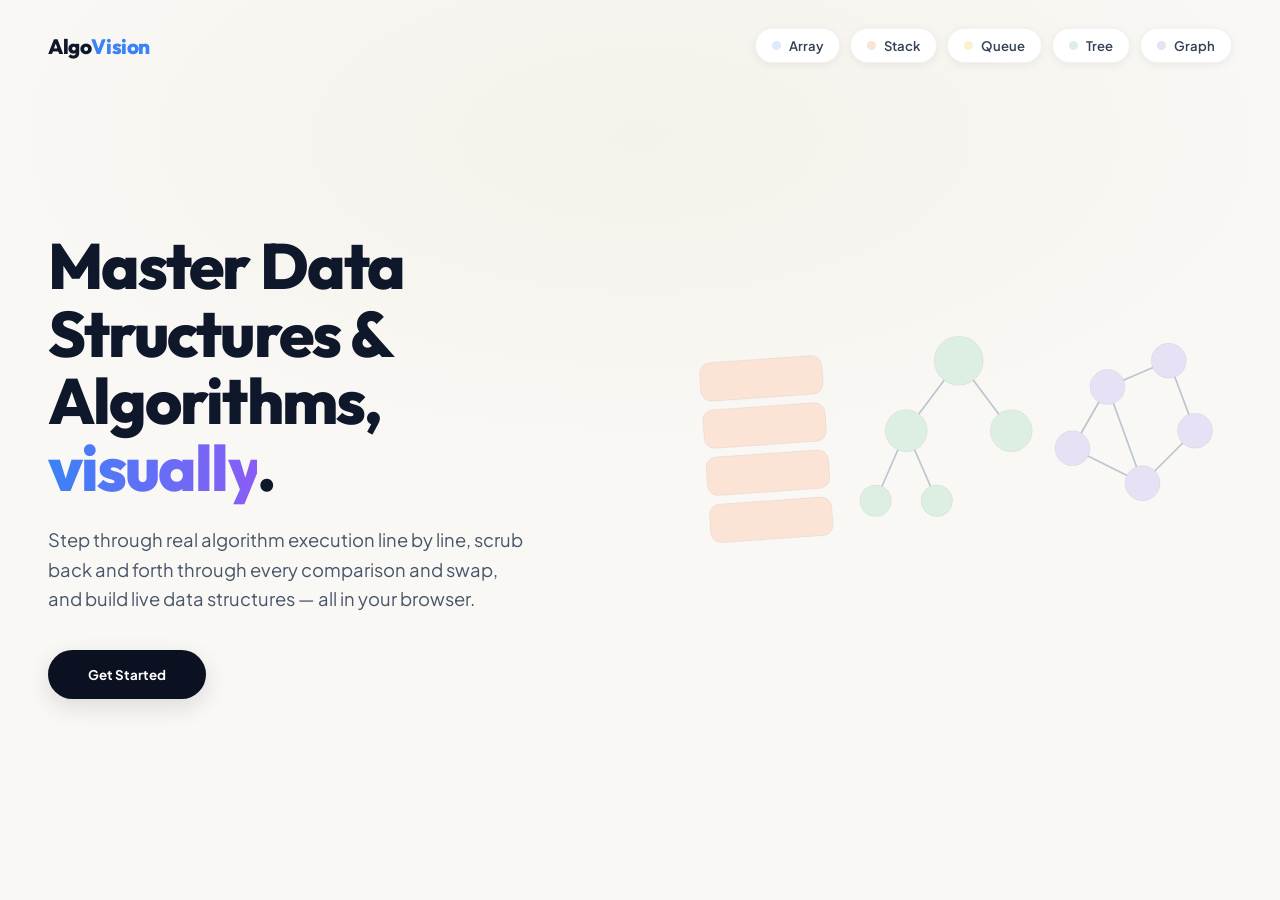
==== commit 72f3b482: "Refactored theory panel implementation for improved accessibility and user discovery" ====
--- a/index.html
+++ b/index.html
@@ -109,19 +109,18 @@
             <div class="nav-center">
                 <span id="nav-title" class="current-algo-pill">ALGORITHM</span>
             </div>
-            <div class="nav-spacer">
-                <button id="theory-toggle-btn" class="theory-toggle-btn" aria-expanded="false"
-                    aria-controls="theory-drawer">ℹ️ How it Works</button>
-            </div>
+            <div class="nav-spacer"></div>
         </header>
 
-        <!-- Interim theory panel: toggled overlay for now (button + panel + scrim).
-             Becomes the fully spec'd slide-in Theory Drawer with mobile full-screen
-             sheet in Phase 7 — this version exists now so the zero-scroll split-pane
-             below doesn't have to share vertical space with a permanently-open panel. -->
-        <div id="theory-scrim" class="theory-scrim hidden"></div>
-        <div id="theory-drawer" class="theory-drawer hidden" role="dialog" aria-label="How it works"
-            aria-hidden="true">
+        <!-- Persistent edge peek-tab (spec §4.1) — always visible on the
+             workspace's right boundary, not tucked into the nav, so the
+             drawer's existence is discoverable without a click-to-discover
+             step. Hidden automatically while the drawer is open (see app.js). -->
+        <button id="theory-peek-tab" class="theory-peek-tab" aria-expanded="false" aria-controls="theory-drawer">ℹ️
+            How it Works</button>
+
+        <div id="theory-scrim" class="theory-scrim"></div>
+        <div id="theory-drawer" class="theory-drawer" role="dialog" aria-label="How it works" aria-hidden="true">
             <button id="theory-close-btn" class="theory-close-btn" aria-label="Close">✕</button>
             <h3>How it Works</h3>
             <p id="algo-description">Algorithm description...</p>
--- a/style.css
+++ b/style.css
@@ -153,6 +153,13 @@
         transform: none !important;
     }
 
+    /* Phase 6: hero illustration motifs stay still instead of floating */
+    .hero-float-1,
+    .hero-float-2,
+    .hero-float-3 {
+        animation: none;
+    }
+
     /* Placeholder hook for later phases — intentionally empty until the
        corresponding component ships:
        .theory-drawer-slide { transition: none; }
@@ -209,10 +216,8 @@
 #welcome-screen.active {
     display: flex;
     flex-direction: column;
-    align-items: center;
-    justify-content: center;
-    text-align: center;
-    background: #0f172a;
+    background: radial-gradient(ellipse 80% 55% at 50% 15%, var(--canvas-alt) 0%, var(--canvas-base) 70%);
+    min-height: 100vh;
 }
 
 @keyframes fadeIn {
@@ -227,32 +232,206 @@
     }
 }
 
-/* --- SECTION 3: WELCOME HERO --- */
-#welcome-screen h1 {
-    font-size: 5rem;
+/* --- SECTION 3: WELCOME HERO (Phase 6 / spec Screen 1) --- */
+
+/* Minimalist nav: logo + quick-jump category badges straight into the
+   dashboard, pre-filtered — reuses the same buildDashboard() + sidebar
+   active-state wiring the sidebar nav already uses. */
+.hero-nav {
+    display: flex;
+    justify-content: space-between;
+    align-items: center;
+    flex-wrap: wrap;
+    gap: 16px;
+    max-width: 1300px;
+    width: 100%;
+    margin: 0 auto;
+    padding: 28px 48px;
+}
+
+.hero-nav-brand {
+    font-family: var(--font-display);
     font-weight: 800;
+    font-size: 1.3rem;
+    color: #0f172a;
+    letter-spacing: -0.02em;
+}
+
+.hero-nav-brand .hero-brand-accent {
+    color: #3b82f6;
+}
+
+.hero-quick-jump {
+    display: flex;
+    flex-wrap: wrap;
+    gap: 10px;
+}
+
+.quick-jump-badge {
+    display: flex;
+    align-items: center;
+    gap: 8px;
+    background: white;
+    border: var(--elevation-l2-border);
+    box-shadow: var(--elevation-l2-shadow);
+    padding: 8px 16px;
+    border-radius: var(--radius-full);
+    font-weight: 600;
+    font-size: 0.82rem;
+    color: #334155;
+    transition: all 0.2s ease;
+}
+
+.quick-jump-badge:hover {
+    transform: translateY(-2px);
+    box-shadow: var(--elevation-l3-shadow);
+    border-color: #3b82f6;
+}
+
+.quick-jump-badge:focus-visible {
+    outline: 2px solid #3b82f6;
+    outline-offset: 2px;
+}
+
+/* Two-column hero: copy + CTA on one side, tactile SVG illustration on
+   the other. Wraps to a stacked single column on narrower viewports
+   (see the 900px breakpoint). */
+.hero-content {
+    flex: 1;
+    display: flex;
+    align-items: center;
+    justify-content: space-between;
+    gap: 60px;
+    flex-wrap: wrap;
+    max-width: 1300px;
+    width: 100%;
+    margin: 0 auto;
+    padding: 40px 48px 100px;
+}
+
+.hero-copy {
+    flex: 1 1 420px;
+    max-width: 560px;
+}
+
+.hero-copy h1 {
+    font-family: var(--font-display);
+    font-size: clamp(2.4rem, 5vw, 4.2rem);
+    font-weight: 800;
+    letter-spacing: -0.03em;
+    line-height: 1.05;
+    color: #0f172a;
+    margin-bottom: 24px;
+}
+
+.hero-highlight {
     background: linear-gradient(to right, #3b82f6, #8b5cf6);
     background-clip: text;
     -webkit-background-clip: text;
     -webkit-text-fill-color: transparent;
-    margin-bottom: 20px;
+}
+
+.hero-copy p {
+    color: #475569;
+    font-size: 1.15rem;
+    line-height: 1.6;
+    max-width: 480px;
+    margin-bottom: 36px;
 }
 
 .primary-btn {
-    background: #3b82f6;
+    background: var(--sidebar-navy);
     color: white;
     border: none;
     padding: 16px 40px;
-    border-radius: 30px;
+    border-radius: var(--radius-full);
     font-weight: 700;
-    box-shadow: 0 10px 25px rgba(59, 130, 246, 0.4);
-}
-
-#welcome-screen p {
-    color: #94a3b8;
-    font-size: 1.15rem;
+    box-shadow: var(--elevation-l3-shadow);
+    transition: transform 0.25s ease, box-shadow 0.25s ease;
+}
+
+.primary-btn:hover {
+    transform: translateY(-3px);
+    box-shadow: 0 16px 32px rgba(11, 17, 32, 0.25);
+}
+
+.primary-btn:focus-visible {
+    outline: 2px solid #3b82f6;
+    outline-offset: 3px;
+}
+
+/* --- Tactile 3D illustration (spec: stacked layers / tree / graph, each
+   using its own category token so it visually previews the dashboard's
+   color language) --- */
+.hero-illustration {
+    flex: 1 1 380px;
+    max-width: 640px;
+    display: flex;
+    justify-content: center;
+}
+
+.hero-svg {
+    width: 100%;
+    height: auto;
     max-width: 560px;
-    margin-bottom: 36px;
+    overflow: visible;
+}
+
+.hero-stack-layer {
+    fill: var(--cat-stack);
+    stroke: rgba(0, 0, 0, 0.06);
+    stroke-width: 1;
+}
+
+.hero-tree-node {
+    fill: var(--cat-tree);
+    stroke: rgba(0, 0, 0, 0.06);
+    stroke-width: 1;
+}
+
+.hero-tree-edge {
+    stroke: #94a3b8;
+    stroke-width: 2;
+    opacity: 0.6;
+}
+
+.hero-graph-node {
+    fill: var(--cat-graph);
+    stroke: rgba(0, 0, 0, 0.06);
+    stroke-width: 1;
+}
+
+.hero-graph-edge {
+    stroke: #94a3b8;
+    stroke-width: 2;
+    opacity: 0.6;
+}
+
+/* Gentle independent float per motif — organic rather than synchronized */
+@keyframes hero-float {
+
+    0%,
+    100% {
+        transform: translateY(0);
+    }
+
+    50% {
+        transform: translateY(-10px);
+    }
+}
+
+.hero-float-1 {
+    animation: hero-float 5s ease-in-out infinite;
+}
+
+.hero-float-2 {
+    animation: hero-float 6s ease-in-out infinite;
+    animation-delay: 0.4s;
+}
+
+.hero-float-3 {
+    animation: hero-float 5.5s ease-in-out infinite;
+    animation-delay: 0.8s;
 }
 
 /* --- SECTION 4: DASHBOARD LAYOUT (The Glow-Up) --- */
@@ -1262,6 +1441,33 @@
 /* --- Tablet & below (~900px): collapse sidebar, tighten panel margins --- */
 @media (max-width: 900px) {
 
+    /* Hero: tighter padding; illustration naturally wraps below the copy
+       via the existing flex-wrap on .hero-content, no extra rule needed
+       for the stacking itself. */
+    .hero-nav {
+        padding: 20px 24px;
+    }
+
+    .hero-content {
+        padding: 20px 24px 60px;
+        gap: 36px;
+        justify-content: center;
+        text-align: center;
+    }
+
+    .hero-copy {
+        max-width: 100%;
+    }
+
+    .hero-copy p {
+        margin-left: auto;
+        margin-right: auto;
+    }
+
+    .hero-illustration {
+        max-width: 420px;
+    }
+
     /* Dashboard: sidebar becomes a horizontal scrollable strip above content */
     .main-dashboard-wrapper {
         grid-template-columns: 1fr;
@@ -1398,13 +1604,17 @@
 
 /* --- Phones (~480px): typography and control sizing --- */
 @media (max-width: 480px) {
-    #welcome-screen h1 {
-        font-size: 2.6rem;
-    }
-
-    #welcome-screen p {
+    .hero-nav-brand {
+        font-size: 1.05rem;
+    }
+
+    .quick-jump-badge {
+        font-size: 0.72rem;
+        padding: 6px 12px;
+    }
+
+    .hero-copy p {
         font-size: 0.95rem;
-        padding: 0 24px;
     }
 
     .primary-btn {
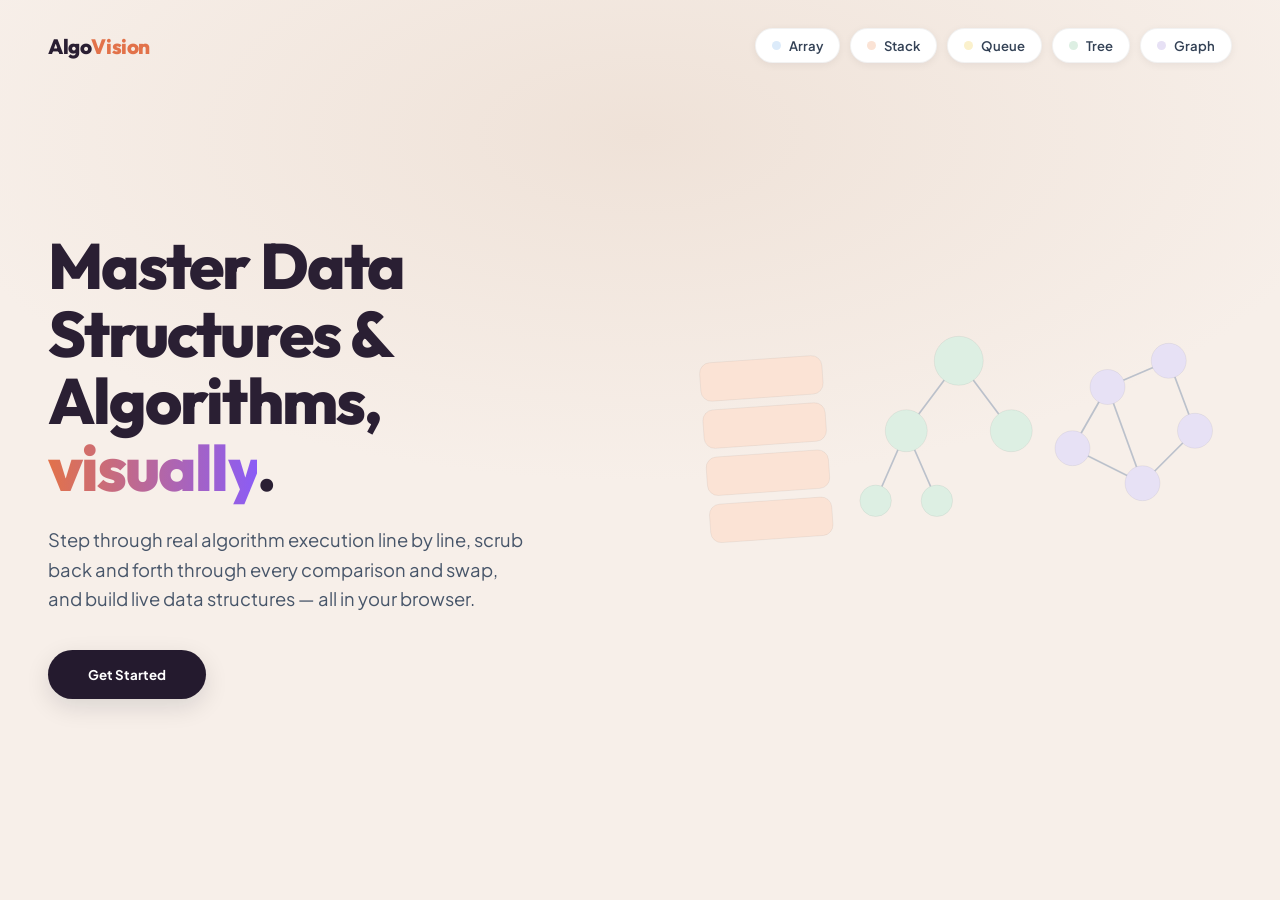
==== commit 88c73593: "Refactored dashboard layout for improved accessibility and user interaction, replacing sidebar with " ====
--- a/index.html
+++ b/index.html
@@ -81,24 +81,45 @@
     </section>
 
     <section id="dashboard-screen" class="screen hidden">
-        <div class="main-dashboard-wrapper">
-            <aside class="dashboard-sidebar">
-                <h2>Categories</h2>
-                <ul class="sidebar-nav">
-                    <li class="active" data-target="array"><span class="sidebar-dot sidebar-dot-array"></span> Array</li>
-                    <li data-target="stack"><span class="sidebar-dot sidebar-dot-stack"></span> Stack</li>
-                    <li data-target="queue"><span class="sidebar-dot sidebar-dot-queue"></span> Queue</li>
-                    <li data-target="tree"><span class="sidebar-dot sidebar-dot-tree"></span> Tree</li>
-                    <li data-target="graph"><span class="sidebar-dot sidebar-dot-graph"></span> Graph</li>
-                </ul>
-            </aside>
-            <main class="dashboard-stage">
-                <header class="dashboard-header">
-                    <h2>Select a Workspace</h2>
-                </header>
-                <div class="dashboard-container"></div>
-            </main>
-        </div>
+        <header class="dash-topbar">
+            <div class="dash-topbar-brand">Algo<span class="hero-brand-accent">Vision</span></div>
+            <button id="dash-home-btn" class="dash-home-btn" aria-label="Back to home">⌂ Home</button>
+        </header>
+
+        <nav class="dash-subnav">
+            <div class="dash-breadcrumb" id="dash-breadcrumb" role="tablist" aria-label="Category">
+                <button class="dash-crumb active" data-target="array" role="tab" aria-selected="true"><span
+                        class="sidebar-dot sidebar-dot-array"></span> Array</button>
+                <button class="dash-crumb" data-target="stack" role="tab" aria-selected="false"><span
+                        class="sidebar-dot sidebar-dot-stack"></span> Stack</button>
+                <button class="dash-crumb" data-target="queue" role="tab" aria-selected="false"><span
+                        class="sidebar-dot sidebar-dot-queue"></span> Queue</button>
+                <button class="dash-crumb" data-target="tree" role="tab" aria-selected="false"><span
+                        class="sidebar-dot sidebar-dot-tree"></span> Tree</button>
+                <button class="dash-crumb" data-target="graph" role="tab" aria-selected="false"><span
+                        class="sidebar-dot sidebar-dot-graph"></span> Graph</button>
+            </div>
+
+            <div class="dash-filters">
+                <select id="dash-type-filter" class="dash-select" aria-label="Filter by sub-type">
+                    <option value="all">All Types</option>
+                </select>
+                <select id="dash-mode-filter" class="dash-select" aria-label="Filter by mode">
+                    <option value="all">All Modes</option>
+                    <option value="algorithm">Algorithm</option>
+                    <option value="structure">Structure</option>
+                </select>
+                <select id="dash-sort-select" class="dash-select" aria-label="Sort order">
+                    <option value="default">Default Order</option>
+                    <option value="name">Name (A–Z)</option>
+                    <option value="complexity">Complexity (fastest first)</option>
+                </select>
+            </div>
+        </nav>
+
+        <main class="dashboard-stage">
+            <div class="dashboard-container"></div>
+        </main>
     </section>
 
     <section id="workspace-screen" class="screen hidden">
--- a/style.css
+++ b/style.css
@@ -1,2036 +1,2189 @@
-/*=================================
-   ALGOVISION MASTER STYLESHEET 
-===================================
-*/
-
-@import url('https://fonts.googleapis.com/css2?family=Plus+Jakarta+Sans:wght@400;600;700;800&family=JetBrains+Mono:wght@500&family=Outfit:wght@400;600;800&display=swap');
-
-/* ==========================================================
-   DESIGN SYSTEM TOKENS — "Warm Soft-Tech & Modern Bento" v1.0
-   Spec ref: AlgoVision Design Language & Architecture Spec, §1 & §3
-   Phase 1 of the UI/UX overhaul roadmap.
-
-   IMPORTANT: these tokens are declared but NOT YET CONSUMED by any
-   rule below this block. Every existing component rule in this file
-   still uses its original hard-coded hex values on purpose — token
-   migration happens screen-by-screen in later phases (see roadmap).
-   This phase must produce ZERO visual change to the live site.
-   ========================================================== */
-
-:root {
-
-    /* --- §1.1 Base Canvas --- */
-    --canvas-base: #FAF8F5;
-    /* Primary page background */
-    --canvas-alt: #F5F2EB;
-    /* Secondary section background */
-    --sidebar-navy: #0B1120;
-    /* Floating dark sidebar shell */
-    --sidebar-navy-elevated: #111827;
-    /* Sidebar hover/active row */
-
-    /* --- §1.2 Category Palette — CHROME & BADGES ONLY ---
-       Never apply these to a visualizer node/element state. */
-    --cat-array: #DCEBFA;
-    /* Soft Sky Blue */
-    --cat-stack: #FBE3D5;
-    /* Warm Peach */
-    --cat-queue: #FBF1CC;
-    /* Butter Yellow */
-    --cat-tree: #DDEFE3;
-    /* Mint Green */
-    --cat-graph: #E7E1F5;
-    /* Lavender */
-    --cat-border: rgba(0, 0, 0, 0.05);
-    /* Standard 1px card border, paired with every category fill */
-
-    /* --- §1.3 State Palette — TRANSIENT VISUALIZER ANIMATIONS ONLY ---
-       Never apply these to static UI chrome. Each state also has a
-       non-color differentiator (motion/shape/icon) defined in the
-       component phase that consumes it — see spec §1.3. */
-    --state-amber: #F59E0B;
-    /* Active / Comparing (primary) — pulsing */
-    --state-blue: #3B82F6;
-    /* Comparing (secondary) — static glow */
-    --state-emerald: #10B981;
-    /* Sorted / Found — elevation pop */
-    --state-dim-opacity: 0.25;
-    /* Dimmed / Discarded — opacity */
-    --state-dim-grayscale: 40%;
-    /* Dimmed / Discarded — desaturation, for non-color legibility */
-
-    /* --- §1.4 Typography ---
-       Font families are declared here as tokens; the @import above
-       still supplies the actual font files. */
-    --font-display: 'Outfit', sans-serif;
-    /* Hero headlines only (Screen 1) */
-    --font-ui: 'Plus Jakarta Sans', sans-serif;
-    /* UI body, cards, panels */
-    --font-mono: 'JetBrains Mono', monospace;
-    /* Code Inspector line rendering */
-
-    /* --- §1.5 Radius Scale --- */
-    --radius-sm: 8px;
-    /* Badges / pills */
-    --radius-md: 14px;
-    /* Bento cards */
-    --radius-lg: 20px;
-    /* Docks / drawers */
-    --radius-full: 999px;
-    /* Pill nav, filter tabs */
-
-    /* --- §3 Elevation Scale (4-Tier) ---
-       Rule: a component may only use its own tier's shadow/border/
-       z-index — never borrow from an adjacent tier. */
-
-    /* L1 — Canvas: page background, visualizer arena */
-    --elevation-l1-shadow: none;
-    --elevation-l1-border: none;
-    --elevation-l1-z: 0;
-
-    /* L2 — Sidebar / Panels: sidebar, bento cards, docked Code Inspector */
-    --elevation-l2-shadow: 0 2px 8px rgba(11, 17, 32, 0.06);
-    --elevation-l2-border: 1px solid rgba(0, 0, 0, 0.05);
-    --elevation-l2-z: 10;
-
-    /* L3 — Floating Docks: bottom Control Dock, floating/inset sidebar */
-    --elevation-l3-shadow: 0 8px 24px rgba(11, 17, 32, 0.12);
-    --elevation-l3-border: 1px solid rgba(255, 255, 255, 0.08);
-    --elevation-l3-z: 20;
-
-    /* L4 — Drawers / Overlays: Theory Drawer, confirm states, modals */
-    --elevation-l4-shadow: 0 16px 48px rgba(11, 17, 32, 0.20);
-    --elevation-l4-border: none;
-    --elevation-l4-scrim: rgba(11, 17, 32, 0.35);
-    --elevation-l4-z: 30;
-
-    /* --- Motion durations (referenced by reduced-motion overrides below) --- */
-    --motion-fast: 200ms;
-    --motion-base: 400ms;
-    --motion-slow: 600ms;
-}
-
-/* ==========================================================
-   REDUCED-MOTION SCAFFOLD — spec §5.3
-   Centralized here so every future animated component (ghost
-   trail, amber pulse, elevation pop, drawer slide-in, etc.) has
-   ONE place to register its fallback instead of scattering
-   `prefers-reduced-motion` checks per-component. Populated
-   progressively as each feature is built in later phases; empty
-   / inert overrides for now since no component consumes the
-   motion tokens above yet.
-   ========================================================== */
-@media (prefers-reduced-motion: reduce) {
-    :root {
-        --motion-fast: 0ms;
-        --motion-base: 0ms;
-        --motion-slow: 0ms;
-    }
-
-    /* Phase 3: complexity tooltip appears instantly, no fade delay */
-    .complexity-tooltip {
-        transition: none;
-        transition-delay: 0s;
-    }
-
-    /* Phase 4: amber pulse becomes a static highlight (still colored,
-       still ringed — just no scale animation) */
-    .array-block.comparing {
-        animation: none;
-    }
-
-    /* Phase 4: ghost trail shows/hides instantly instead of fading */
-    .array-block.ghost-trail {
-        transition: none;
-    }
-
-    /* Phase 4: found/sorted/current skip the translateY elevation-pop
-       motion but keep every other visual cue (color, outline, checkmark) */
-    .array-block.found,
-    .array-block.sorted,
-    .array-block.current,
-    .array-block.comparing {
-        transform: none !important;
-    }
-
-    /* Phase 6: hero illustration motifs stay still instead of floating */
-    .hero-float-1,
-    .hero-float-2,
-    .hero-float-3 {
-        animation: none;
-    }
-
-    /* Placeholder hook for later phases — intentionally empty until the
-       corresponding component ships:
-       .theory-drawer-slide { transition: none; }
-    */
-}
-
-/* --- SECTION 1: GLOBAL BASE & RESETS --- */
-* {
-    margin: 0;
-    padding: 0;
-    box-sizing: border-box;
-}
-
-body {
-    background-color: #f8fafc;
-    color: #0f172a;
-    font-family: var(--font-ui);
-    /* Clean, modern body text */
-    overflow-x: hidden;
-    min-height: 100vh;
-}
-
-/* Headings use Outfit for a premium "Product" feel */
-h1,
-h2,
-h3,
-.nav-brand {
-    font-family: var(--font-display);
-    letter-spacing: -0.02em;
-}
-
-button {
-    font-family: var(--font-ui);
-    cursor: pointer;
-    transition: 0.2s ease-in-out;
-}
-
-/* --- SECTION 2: SCREEN NAVIGATION --- */
-.screen {
-    display: none;
-    min-height: 100vh;
-    width: 100%;
-}
-
-.screen.active {
-    display: block;
-    animation: fadeIn 0.4s ease;
-}
-
-.hidden {
-    display: none !important;
-}
-
-#welcome-screen.active {
-    display: flex;
-    flex-direction: column;
-    background: radial-gradient(ellipse 80% 55% at 50% 15%, var(--canvas-alt) 0%, var(--canvas-base) 70%);
-    min-height: 100vh;
-}
-
-@keyframes fadeIn {
-    from {
-        opacity: 0;
-        transform: translateY(10px);
-    }
-
-    to {
-        opacity: 1;
-        transform: translateY(0);
-    }
-}
-
-/* --- SECTION 3: WELCOME HERO (Phase 6 / spec Screen 1) --- */
-
-/* Minimalist nav: logo + quick-jump category badges straight into the
-   dashboard, pre-filtered — reuses the same buildDashboard() + sidebar
-   active-state wiring the sidebar nav already uses. */
-.hero-nav {
-    display: flex;
-    justify-content: space-between;
-    align-items: center;
-    flex-wrap: wrap;
-    gap: 16px;
-    max-width: 1300px;
-    width: 100%;
-    margin: 0 auto;
-    padding: 28px 48px;
-}
-
-.hero-nav-brand {
-    font-family: var(--font-display);
-    font-weight: 800;
-    font-size: 1.3rem;
-    color: #0f172a;
-    letter-spacing: -0.02em;
-}
-
-.hero-nav-brand .hero-brand-accent {
-    color: #3b82f6;
-}
-
-.hero-quick-jump {
-    display: flex;
-    flex-wrap: wrap;
-    gap: 10px;
-}
-
-.quick-jump-badge {
-    display: flex;
-    align-items: center;
-    gap: 8px;
-    background: white;
-    border: var(--elevation-l2-border);
-    box-shadow: var(--elevation-l2-shadow);
-    padding: 8px 16px;
-    border-radius: var(--radius-full);
-    font-weight: 600;
-    font-size: 0.82rem;
-    color: #334155;
-    transition: all 0.2s ease;
-}
-
-.quick-jump-badge:hover {
-    transform: translateY(-2px);
-    box-shadow: var(--elevation-l3-shadow);
-    border-color: #3b82f6;
-}
-
-.quick-jump-badge:focus-visible {
-    outline: 2px solid #3b82f6;
-    outline-offset: 2px;
-}
-
-/* Two-column hero: copy + CTA on one side, tactile SVG illustration on
-   the other. Wraps to a stacked single column on narrower viewports
-   (see the 900px breakpoint). */
-.hero-content {
-    flex: 1;
-    display: flex;
-    align-items: center;
-    justify-content: space-between;
-    gap: 60px;
-    flex-wrap: wrap;
-    max-width: 1300px;
-    width: 100%;
-    margin: 0 auto;
-    padding: 40px 48px 100px;
-}
-
-.hero-copy {
-    flex: 1 1 420px;
-    max-width: 560px;
-}
-
-.hero-copy h1 {
-    font-family: var(--font-display);
-    font-size: clamp(2.4rem, 5vw, 4.2rem);
-    font-weight: 800;
-    letter-spacing: -0.03em;
-    line-height: 1.05;
-    color: #0f172a;
-    margin-bottom: 24px;
-}
-
-.hero-highlight {
-    background: linear-gradient(to right, #3b82f6, #8b5cf6);
-    background-clip: text;
-    -webkit-background-clip: text;
-    -webkit-text-fill-color: transparent;
-}
-
-.hero-copy p {
-    color: #475569;
-    font-size: 1.15rem;
-    line-height: 1.6;
-    max-width: 480px;
-    margin-bottom: 36px;
-}
-
-.primary-btn {
-    background: var(--sidebar-navy);
-    color: white;
-    border: none;
-    padding: 16px 40px;
-    border-radius: var(--radius-full);
-    font-weight: 700;
-    box-shadow: var(--elevation-l3-shadow);
-    transition: transform 0.25s ease, box-shadow 0.25s ease;
-}
-
-.primary-btn:hover {
-    transform: translateY(-3px);
-    box-shadow: 0 16px 32px rgba(11, 17, 32, 0.25);
-}
-
-.primary-btn:focus-visible {
-    outline: 2px solid #3b82f6;
-    outline-offset: 3px;
-}
-
-/* --- Tactile 3D illustration (spec: stacked layers / tree / graph, each
-   using its own category token so it visually previews the dashboard's
-   color language) --- */
-.hero-illustration {
-    flex: 1 1 380px;
-    max-width: 640px;
-    display: flex;
-    justify-content: center;
-}
-
-.hero-svg {
-    width: 100%;
-    height: auto;
-    max-width: 560px;
-    overflow: visible;
-}
-
-.hero-stack-layer {
-    fill: var(--cat-stack);
-    stroke: rgba(0, 0, 0, 0.06);
-    stroke-width: 1;
-}
-
-.hero-tree-node {
-    fill: var(--cat-tree);
-    stroke: rgba(0, 0, 0, 0.06);
-    stroke-width: 1;
-}
-
-.hero-tree-edge {
-    stroke: #94a3b8;
-    stroke-width: 2;
-    opacity: 0.6;
-}
-
-.hero-graph-node {
-    fill: var(--cat-graph);
-    stroke: rgba(0, 0, 0, 0.06);
-    stroke-width: 1;
-}
-
-.hero-graph-edge {
-    stroke: #94a3b8;
-    stroke-width: 2;
-    opacity: 0.6;
-}
-
-/* Gentle independent float per motif — organic rather than synchronized */
-@keyframes hero-float {
-
-    0%,
-    100% {
-        transform: translateY(0);
-    }
-
-    50% {
-        transform: translateY(-10px);
-    }
-}
-
-.hero-float-1 {
-    animation: hero-float 5s ease-in-out infinite;
-}
-
-.hero-float-2 {
-    animation: hero-float 6s ease-in-out infinite;
-    animation-delay: 0.4s;
-}
-
-.hero-float-3 {
-    animation: hero-float 5.5s ease-in-out infinite;
-    animation-delay: 0.8s;
-}
-
-/* --- SECTION 4: DASHBOARD LAYOUT (The Glow-Up) --- */
-.main-dashboard-wrapper {
-    display: grid;
-    grid-template-columns: 280px 1fr;
-    min-height: 100vh;
-    background-color: #f1f5f9;
-    /* Subtle grey background for the whole app */
-}
-
-/* SIDEBAR: Keep it deep navy for contrast
-   Phase 2: migrated to the --sidebar-navy token and given explicit L2
-   elevation (§3) — the border-right divider color is intentionally left
-   as-is since it's a directional divider, not a card border/shadow, and
-   isn't covered by the elevation token set. */
-.dashboard-sidebar {
-    background-color: var(--sidebar-navy);
-    padding: 40px 25px;
-    border-right: 1px solid #1e293b;
-    color: white;
-    font-family: var(--font-ui);
-    box-shadow: var(--elevation-l2-shadow);
-    position: relative;
-    z-index: var(--elevation-l2-z);
-}
-
-.dashboard-sidebar h2 {
-    color: #64748b;
-    font-size: 0.75rem;
-    text-transform: uppercase;
-    letter-spacing: 2px;
-    margin-bottom: 30px;
-    padding-left: 10px;
-}
-
-.sidebar-nav li {
-    padding: 14px 18px;
-    border-radius: 12px;
-    margin-bottom: 8px;
-    font-weight: 600;
-    color: #94a3b8;
-    list-style: none;
-    display: flex;
-    align-items: center;
-    gap: 10px;
-}
-
-.sidebar-nav li.active {
-    background: #1e293b;
-    color: #3b82f6;
-    box-shadow: 0 4px 12px rgba(0, 0, 0, 0.1);
-}
-
-/* --- Sidebar category dot badges (Phase 2 / spec §1.2) ---
-   Color-coded per data-structure category, using the chrome-only
-   pastel tokens. Purely decorative identifiers alongside the existing
-   text label — no WCAG text-contrast implication. */
-.sidebar-dot {
-    width: 9px;
-    height: 9px;
-    border-radius: var(--radius-full);
-    display: inline-block;
-    flex-shrink: 0;
-}
-
-.sidebar-dot-array {
-    background: var(--cat-array);
-}
-
-.sidebar-dot-stack {
-    background: var(--cat-stack);
-}
-
-.sidebar-dot-queue {
-    background: var(--cat-queue);
-}
-
-.sidebar-dot-tree {
-    background: var(--cat-tree);
-}
-
-.sidebar-dot-graph {
-    background: var(--cat-graph);
-}
-
-/* STAGE: This is the main white area */
-.dashboard-stage {
-    padding: 60px 80px;
-    /* More breathing room on sides */
-    background: #f8fafc;
-    /* Slightly different from the wrapper for depth */
-}
-
-.dashboard-header h2 {
-    font-size: 2.2rem;
-    font-weight: 800;
-    color: #0f172a;
-    margin-bottom: 40px;
-    letter-spacing: -1px;
-}
-
-/* Sub-categories with the Blue Line */
-.ds-category h3 {
-    font-size: 1.1rem;
-    font-weight: 700;
-    color: #334155;
-    margin-bottom: 25px;
-    padding-left: 15px;
-    border-left: 4px solid #3b82f6;
-    /* That specific blue line */
-    display: flex;
-    align-items: center;
-    gap: 8px;
-}
-
-.header-i-icon {
-    color: #cbd5e1;
-    font-size: 0.9rem;
-}
-
-/* The Cards: Make them pop! */
-.card-grid {
-    display: flex;
-    flex-wrap: wrap;
-    gap: 24px;
-    margin-bottom: 50px;
-}
-
-/* --- Bento card (Phase 3 / spec §1.2, §3, §5.2) ---
-   Category-pastel background comes from a modifier class the card also
-   carries (.algo-card-array etc, applied by JS to match the active
-   sidebar category) — the base rule below supplies a neutral fallback
-   in case that modifier is ever missing. Card is now a column layout
-   (title row, then a tags row) rather than a single space-between row,
-   to make room for the mode badge + complexity tag. */
-.algo-card {
-    background: var(--canvas-alt);
-    border: var(--elevation-l2-border);
-    padding: 24px 30px;
-    border-radius: var(--radius-md);
-    width: 320px;
-    /* Slightly wider cards */
-    display: flex;
-    flex-direction: column;
-    gap: 14px;
-    cursor: pointer;
-    box-shadow: var(--elevation-l2-shadow);
-    transition: all 0.3s cubic-bezier(0.4, 0, 0.2, 1);
-}
-
-.algo-card.algo-card-array {
-    background: var(--cat-array);
-}
-
-.algo-card.algo-card-stack {
-    background: var(--cat-stack);
-}
-
-.algo-card.algo-card-queue {
-    background: var(--cat-queue);
-}
-
-.algo-card.algo-card-tree {
-    background: var(--cat-tree);
-}
-
-.algo-card.algo-card-graph {
-    background: var(--cat-graph);
-}
-
-.algo-card:hover {
-    transform: translateY(-5px);
-    border-color: #3b82f6;
-    box-shadow: var(--elevation-l3-shadow);
-}
-
-/* Card is a div[role="button"] now (see app.js comment for why), so the
-   native button focus ring is gone — restore an explicit one. */
-.algo-card:focus-visible {
-    outline: 2px solid #3b82f6;
-    outline-offset: 3px;
-}
-
-.algo-card-top {
-    display: flex;
-    justify-content: space-between;
-    align-items: center;
-}
-
-.algo-card-title {
-    font-weight: 700;
-    color: #1e293b;
-    font-size: 1.05rem;
-}
-
-.arrow {
-    color: #cbd5e1;
-    font-size: 1.2rem;
-    transition: 0.2s;
-}
-
-.algo-card:hover .arrow {
-    color: #3b82f6;
-    transform: translateX(3px);
-}
-
-/* --- Tags row: Mode Indicator + Complexity tag (spec §2.3, §5.2) --- */
-.algo-card-tags {
-    display: flex;
-    align-items: center;
-    gap: 8px;
-    flex-wrap: wrap;
-}
-
-/* Neutral/chrome styling on purpose — differentiated by icon + text
-   ("▶ Algorithm" vs "⚡ Structure"), not by hue, so it never collides
-   with the category or state color systems. */
-.mode-badge {
-    font-size: 0.7rem;
-    font-weight: 700;
-    padding: 4px 10px;
-    border-radius: var(--radius-full);
-    background: rgba(15, 23, 42, 0.06);
-    color: #334155;
-    text-transform: uppercase;
-    letter-spacing: 0.5px;
-    white-space: nowrap;
-}
-
-.complexity-tag {
-    position: relative;
-    font-family: var(--font-mono);
-    font-size: 0.75rem;
-    font-weight: 700;
-    padding: 4px 10px;
-    border-radius: var(--radius-full);
-    background: rgba(15, 23, 42, 0.08);
-    color: #0f172a;
-    cursor: help;
-}
-
-.complexity-tag:focus-visible {
-    outline: 2px solid #3b82f6;
-    outline-offset: 2px;
-}
-
-.complexity-tooltip {
-    position: absolute;
-    bottom: calc(100% + 8px);
-    left: 50%;
-    transform: translateX(-50%);
-    background: var(--sidebar-navy);
-    color: white;
-    font-family: var(--font-ui);
-    font-weight: 500;
-    font-size: 0.75rem;
-    line-height: 1.4;
-    padding: 8px 12px;
-    border-radius: 8px;
-    box-shadow: var(--elevation-l3-shadow);
-    width: max-content;
-    max-width: 220px;
-    opacity: 0;
-    visibility: hidden;
-    transition: opacity var(--motion-fast) ease, visibility 0s linear var(--motion-fast);
-    transition-delay: 200ms;
-    /* spec §5.2 — delayed fade-in avoids flicker on fast mouse passes */
-    z-index: var(--elevation-l4-z);
-    pointer-events: none;
-}
-
-.complexity-tag:hover .complexity-tooltip,
-.complexity-tag:focus .complexity-tooltip,
-.complexity-tag:focus-visible .complexity-tooltip {
-    opacity: 1;
-    visibility: visible;
-}
-
-/* --- Category filter pill tabs (spec: top category filter tabs) ---
-   Only rendered by JS when a category has more than one sub-type to
-   switch between (e.g. Array: Searching/Sorting). */
-.filter-tabs {
-    display: flex;
-    flex-wrap: wrap;
-    gap: 10px;
-    margin-bottom: 30px;
-}
-
-.filter-pill {
-    background: white;
-    border: var(--elevation-l2-border);
-    color: #64748b;
-    font-weight: 600;
-    font-size: 0.85rem;
-    padding: 8px 20px;
-    border-radius: var(--radius-full);
-    box-shadow: var(--elevation-l2-shadow);
-    transition: all 0.2s ease;
-}
-
-.filter-pill:hover {
-    color: #1e293b;
-    border-color: #3b82f6;
-}
-
-.filter-pill:focus-visible {
-    outline: 2px solid #3b82f6;
-    outline-offset: 2px;
-}
-
-.filter-pill.active {
-    background: var(--sidebar-navy);
-    color: white;
-    border-color: var(--sidebar-navy);
-}
-
-/* --- SECTION 5: WORKSPACE FLOATING NAVBAR ---
-   Phase 2: this is a genuinely "floating" surface (sits on top of the
-   canvas, not flush like the sidebar), so it takes L3 elevation per §3
-   — including the translucent glass-edge border, which replaces the
-   previous opaque #1e293b border now that it's treated as a floating
-   dock rather than a flush panel. */
-.modern-nav {
-    display: flex;
-    justify-content: space-between;
-    align-items: center;
-    background: var(--sidebar-navy);
-    padding: 12px 30px;
-    max-width: 1100px;
-    margin: 20px auto;
-    border-radius: var(--radius-full);
-    position: relative;
-    border: var(--elevation-l3-border);
-    box-shadow: var(--elevation-l3-shadow);
-    z-index: var(--elevation-l3-z);
-}
-
-.nav-brand {
-    font-weight: 800;
-    font-size: 1.3rem;
-    flex: 1;
-}
-
-.text-white {
-    color: white;
-}
-
-.text-blue {
-    color: #3b82f6;
-}
-
-.nav-center {
-    position: absolute;
-    left: 50%;
-    transform: translateX(-50%);
-}
-
-.current-algo-pill {
-    color: #3b82f6;
-    background: rgba(59, 130, 246, 0.1);
-    padding: 8px 24px;
-    border-radius: var(--radius-full);
-    font-weight: 700;
-    font-size: 0.85rem;
-    border: 1px solid rgba(59, 130, 246, 0.2);
-    text-transform: uppercase;
-    letter-spacing: 1px;
-}
-
-.nav-spacer {
-    flex: 1;
-}
-
-/* --- SECTION 6: WORKSPACE SPLIT-PANE SHELL (Phase 4 / spec §4.1) ---
-   Zero-scroll only applies at desktop widths (≥1024px) — see the media
-   query near the bottom of this section. Below that, the screen keeps
-   normal document flow/scroll (full mobile stacking + tab-switcher
-   refinement is a later pass; for now this is a safe non-broken fallback
-   that already satisfies "not zero-scroll on mobile"). */
-.workspace-split-pane {
-    display: flex;
-    flex-direction: row;
-    gap: 20px;
-    max-width: 1300px;
-    width: calc(100% - 40px);
-    margin: 0 auto;
-    min-height: 0;
-}
-
-.workspace-left-stage {
-    flex: 1 1 60%;
-    min-width: 0;
-    display: flex;
-    flex-direction: column;
-    gap: 16px;
-}
-
-.workspace-right-stage {
-    flex: 1 1 40%;
-    min-width: 0;
-    display: flex;
-    flex-direction: column;
-}
-
-@media (min-width: 1024px) {
-    #workspace-screen.active {
-        display: flex;
-        flex-direction: column;
-        height: 100vh;
-        overflow: hidden;
-        padding-bottom: 96px;
-        /* clears the floating dock so it never overlaps the last row of content */
-    }
-
-    .workspace-split-pane {
-        flex: 1 1 auto;
-        min-height: 0;
-    }
-
-    .workspace-left-stage {
-        min-height: 0;
-    }
-
-    .workspace-right-stage {
-        min-height: 0;
-        overflow: hidden;
-        /* the code panel inside scrolls internally — see .code-panel pre */
-    }
-}
-
-/* --- Interim Theory panel (spec §4.1's drawer, simplified for now — see
-   the HTML comment above #theory-drawer for why; full slide-in + mobile
-   sheet treatment is Phase 7). Toggled via #theory-toggle-btn. --- */
-.theory-toggle-btn {
-    background: rgba(255, 255, 255, 0.08);
-    color: white;
-    border: 1px solid rgba(255, 255, 255, 0.12);
-    padding: 8px 18px;
-    border-radius: var(--radius-full);
-    font-weight: 600;
-    font-size: 0.82rem;
-    white-space: nowrap;
-}
-
-.theory-toggle-btn:hover {
-    background: rgba(255, 255, 255, 0.14);
-}
-
-.theory-scrim {
-    position: fixed;
-    inset: 0;
-    background: var(--elevation-l4-scrim);
-    z-index: var(--elevation-l4-z);
-}
-
-.theory-drawer {
-    position: fixed;
-    top: 50%;
-    left: 50%;
-    transform: translate(-50%, -50%);
-    background: #0f172a;
-    padding: 30px;
-    border-radius: var(--radius-lg);
-    max-width: 560px;
-    width: calc(100% - 40px);
-    max-height: calc(100vh - 80px);
-    overflow-y: auto;
-    box-shadow: var(--elevation-l4-shadow);
-    z-index: calc(var(--elevation-l4-z) + 1);
-}
-
-.theory-close-btn {
-    position: absolute;
-    top: 16px;
-    right: 16px;
-    background: rgba(255, 255, 255, 0.08);
-    color: white;
-    border: none;
-    width: 32px;
-    height: 32px;
-    border-radius: var(--radius-full);
-    font-size: 0.9rem;
-    line-height: 1;
-}
-
-.theory-close-btn:hover {
-    background: rgba(255, 255, 255, 0.16);
-}
-
-.theory-drawer h3 {
-    font-size: 1.6rem;
-    font-weight: 800;
-    color: #3b82f6;
-    letter-spacing: -0.5px;
-}
-
-#algo-description {
-    font-size: 1.05rem;
-    line-height: 1.8;
-    /* Increased line-height for better readability */
-    color: #cbd5e1;
-    /* Making it slightly lighter for dark panels */
-}
-
-.time-color,
-.space-color {
-    font-family: var(--font-mono);
-    font-weight: 700;
-    font-size: 0.95rem;
-}
-
-.complexity-badges {
-    display: flex;
-    gap: 12px;
-    margin-top: 15px;
-}
-
-.badge {
-    background: #f1f5f9;
-    padding: 8px 20px;
-    border-radius: 30px;
-    font-weight: 600;
-    font-size: 0.9rem;
-}
-
-/* --- Floating Bottom Control Dock (spec §2, §3 L3) ---
-   Desktop: genuinely floating/fixed, bottom-centered, glassmorphic.
-   Below 1024px: stays in normal document flow (not fixed) — avoids
-   overlap bugs on short mobile viewports; full icon-only mobile
-   compression is a later responsive pass. */
-.controls-wrapper {
-    display: flex;
-    justify-content: center;
-    margin: 0 auto 20px auto;
-}
-
-.controls-panel {
-    background: rgba(11, 17, 32, 0.85);
-    backdrop-filter: blur(12px);
-    -webkit-backdrop-filter: blur(12px);
-    padding: 24px 30px;
-    border-radius: var(--radius-lg);
-    border: var(--elevation-l3-border);
-    box-shadow: var(--elevation-l3-shadow);
-    max-width: 1100px;
-    width: calc(100% - 40px);
-    display: flex;
-    flex-direction: column;
-    align-items: center;
-    gap: 20px;
-}
-
-@media (min-width: 1024px) {
-    .controls-wrapper {
-        position: fixed;
-        bottom: 20px;
-        left: 0;
-        right: 0;
-        z-index: var(--elevation-l3-z);
-        margin: 0;
-        pointer-events: none;
-        /* only the dock itself should capture clicks, not the full-width row */
-    }
-
-    .controls-panel {
-        pointer-events: auto;
-    }
-}
-
-.control-row {
-    display: flex;
-    gap: 15px;
-    justify-content: center;
-}
-
-.dashboard-input {
-    background: #f8fafc;
-    border: 1px solid #cbd5e1;
-    padding: 10px 18px;
-    border-radius: 8px;
-    outline: none;
-}
-
-.dashboard-btn {
-    padding: 10px 24px;
-    border-radius: 8px;
-    border: none;
-    font-weight: 700;
-    color: white;
-}
-
-.btn-blue {
-    background: #3b82f6;
-}
-
-.btn-red {
-    background: #ef4444;
-}
-
-.btn-secondary {
-    background: #64748b;
-}
-
-/* Clear inline-confirm (spec §2.2) — first click swaps the button into
-   this state instead of clearing immediately; same button, no modal, so
-   the zero-scroll layout never has to accommodate a popup. */
-.dashboard-btn.confirm-pending {
-    background: #b91c1c;
-}
-
-/* Timeline scrubber (spec §2.1) */
-.scrubber-row {
-    width: 100%;
-    max-width: 360px;
-    align-items: center;
-    gap: 12px;
-}
-
-.scrubber-row #step-scrubber {
-    flex: 1;
-    width: auto;
-}
-
-.scrubber-row #step-scrubber:disabled {
-    opacity: 0.35;
-    cursor: not-allowed;
-}
-
-/* --- Session history strip (spec §2.2, optional) ---
-   Structure-mode only; hidden/empty for Algorithm-mode workspaces. Sits
-   just above the control dock in source order. */
-.session-history {
-    display: flex;
-    flex-wrap: nowrap;
-    align-items: center;
-    gap: 8px;
-    overflow-x: auto;
-    -webkit-overflow-scrolling: touch;
-    max-width: 1100px;
-    width: calc(100% - 40px);
-    margin: 0 auto 12px auto;
-    padding: 2px 4px;
-}
-
-.session-chip {
-    flex: 0 0 auto;
-    background: rgba(15, 23, 42, 0.06);
-    color: #334155;
-    font-size: 0.75rem;
-    font-weight: 600;
-    padding: 5px 12px;
-    border-radius: var(--radius-full);
-    white-space: nowrap;
-}
-
-.session-chip-latest {
-    background: var(--sidebar-navy);
-    color: white;
-}
-
-.session-arrow {
-    flex: 0 0 auto;
-    color: #94a3b8;
-    font-size: 0.8rem;
-}
-
-/* --- SECTION 7: VISUALIZER STAGE --- */
-.visualizer-arena {
-    background: #0f172a;
-    width: 100%;
-    flex: 1 1 auto;
-    min-height: 360px;
-    border-radius: 24px;
-    display: flex;
-    flex-direction: column;
-    align-items: center;
-    justify-content: center;
-    /* Center the array blocks vertically */
-    position: relative;
-    /* CRITICAL for the absolute pill */
-    border: 1px solid #1e293b;
-    overflow: hidden;
-}
-
-/* --- Live Telemetry HUD (spec: Comparisons / Swaps / Current Index) ---
-   Algorithm-mode only — hidden by app.js for Structure-mode workspaces. */
-.telemetry-hud {
-    display: flex;
-    gap: 12px;
-    background: #0f172a;
-    border-radius: var(--radius-md);
-    border: var(--elevation-l2-border);
-    box-shadow: var(--elevation-l2-shadow);
-    padding: 14px 20px;
-    flex: 0 0 auto;
-}
-
-.telemetry-stat {
-    flex: 1;
-    display: flex;
-    flex-direction: column;
-    align-items: center;
-    gap: 4px;
-}
-
-.telemetry-label {
-    color: #64748b;
-    font-size: 0.7rem;
-    font-weight: 700;
-    text-transform: uppercase;
-    letter-spacing: 0.6px;
-}
-
-.telemetry-value {
-    font-family: var(--font-mono);
-    color: #3b82f6;
-    font-size: 1.15rem;
-    font-weight: 700;
-}
-
-.status-message {
-    position: absolute !important;
-    top: 30px !important;
-    /* Fixed distance from the top edge */
-    left: 50% !important;
-    transform: translateX(-50%) !important;
-    padding: 10px 24px;
-    border-radius: 50px;
-    font-size: 0.95rem;
-    font-weight: 700;
-    z-index: 1000 !important;
-    /* Stay above everything else */
-    border: 1px solid transparent;
-    white-space: nowrap;
-    transition: all 0.3s ease;
-    display: none;
-    /* Default hidden */
-}
-
-.status-message.success {
-    display: block !important;
-    background: rgba(16, 185, 129, 0.2);
-    color: #10b981;
-    border-color: rgba(16, 185, 129, 0.4);
-    box-shadow: 0 0 20px rgba(16, 185, 129, 0.2);
-}
-
-.status-message.searching {
-    display: block !important;
-    background: rgba(59, 130, 246, 0.2);
-    color: #3b82f6;
-    border-color: rgba(59, 130, 246, 0.4);
-}
-
-.status-message.error {
-    display: block !important;
-    background: rgba(239, 68, 68, 0.2);
-    color: #ef4444;
-    border-color: rgba(239, 68, 68, 0.4);
-}
-
-#visualizer-container {
-    display: flex !important;
-    flex-direction: row !important;
-    justify-content: center;
-    align-items: flex-end;
-    /* Keeps blocks sitting on the same horizontal line */
-    gap: 18px;
-    width: 100%;
-    padding-bottom: 40px;
-    /* Extra room for the index labels */
-}
-
-.block-wrapper {
-    display: flex !important;
-    flex-direction: column !important;
-    /* Forces Index UNDER Number */
-    align-items: center;
-    gap: 12px;
-    /* Breathing room between square and label */
-}
-
-.array-block {
-    background: #1e293b;
-    color: white;
-    width: 65px;
-    height: 65px;
-    display: flex;
-    align-items: center;
-    justify-content: center;
-    font-weight: 800;
-    font-size: 1.3rem;
-    border-radius: 12px;
-    border: 2px solid #334155;
-    position: relative;
-    transition: all 0.3s cubic-bezier(0.175, 0.885, 0.32, 1.275);
-}
-
-/* THE FIX: Style the index label so it pops */
-.block-index {
-    color: #64748b;
-    /* Slate gray */
-    font-family: var(--font-mono);
-    font-size: 0.85rem;
-    font-weight: 500;
-    opacity: 1 !important;
-    display: block !important;
-}
-
-/* --- STATES (Phase 4 / spec §1.3) ---
-   Colors now come from the state tokens, and each state carries a
-   non-color differentiator so it doesn't rely on hue alone: found/sorted
-   gets a checkmark badge, comparing pulses + a dashed ring, current gets
-   a static solid ring, dimmed desaturates as well as fading. */
-.array-block.found {
-    background: var(--state-emerald) !important;
-    color: white !important;
-    border-color: var(--state-emerald) !important;
-    transform: translateY(-15px) scale(1.05);
-    box-shadow: 0 0 30px rgba(16, 185, 129, 0.5);
-}
-
-.array-block.found::after,
-.array-block.sorted::after {
-    content: '✓';
-    position: absolute;
-    top: -8px;
-    right: -8px;
-    width: 18px;
-    height: 18px;
-    border-radius: 50%;
-    background: var(--state-emerald);
-    color: white;
-    font-size: 0.65rem;
-    font-weight: 800;
-    display: flex;
-    align-items: center;
-    justify-content: center;
-    box-shadow: 0 0 0 2px #0f172a;
-}
-
-.array-block.current {
-    background: var(--state-blue) !important;
-    border-color: var(--state-blue) !important;
-    transform: translateY(-10px);
-    outline: 2px solid var(--state-blue);
-    outline-offset: 3px;
-    box-shadow: 0 0 16px rgba(59, 130, 246, 0.35);
-}
-
-/* Sorting-specific states */
-.array-block.comparing {
-    background: var(--state-amber) !important;
-    border-color: var(--state-amber) !important;
-    transform: translateY(-10px);
-    box-shadow: 0 0 20px rgba(245, 158, 11, 0.4);
-    outline: 2px dashed var(--state-amber);
-    outline-offset: 3px;
-    animation: pulse-amber var(--motion-slow) ease-in-out infinite;
-}
-
-@keyframes pulse-amber {
-
-    0%,
-    100% {
-        transform: translateY(-10px) scale(1);
-    }
-
-    50% {
-        transform: translateY(-10px) scale(1.08);
-    }
-}
-
-.array-block.sorted {
-    background: var(--state-emerald) !important;
-    border-color: var(--state-emerald) !important;
-}
-
-.array-block.dimmed {
-    opacity: var(--state-dim-opacity);
-    filter: grayscale(var(--state-dim-grayscale));
-}
-
-/* --- Step-scrub ghost trail (spec §5.1) ---
-   Implemented as a fading ring (rather than a literal cloned overlay) on
-   the block that just lost its comparing/current highlight — cheap, no
-   extra DOM, same "doesn't feel like an instant cut" effect. */
-.array-block.ghost-trail {
-    transition: box-shadow var(--motion-base) ease-out;
-}
-
-.array-block.ghost-trail-amber {
-    box-shadow: 0 0 0 3px rgba(245, 158, 11, 0.3);
-}
-
-.array-block.ghost-trail-blue {
-    box-shadow: 0 0 0 3px rgba(59, 130, 246, 0.3);
-}
-
-.array-block.ghost-trail.ghost-trail-fade {
-    box-shadow: 0 0 0 0 rgba(0, 0, 0, 0);
-}
-
-/* Speed slider */
-.speed-row {
-    align-items: center;
-    gap: 12px;
-}
-
-.speed-label {
-    color: #94a3b8;
-    font-weight: 600;
-    font-size: 0.9rem;
-}
-
-input[type="range"] {
-    accent-color: #3b82f6;
-    width: 200px;
-    cursor: pointer;
-}
-
-/* --- SECTION 8: CODE EDITOR --- */
-.code-panel {
-    background: #0f172a;
-    padding: 30px;
-    border-radius: var(--radius-lg);
-    border: var(--elevation-l2-border);
-    box-shadow: var(--elevation-l2-shadow);
-    flex: 1 1 auto;
-    display: flex;
-    flex-direction: column;
-    min-height: 0;
-}
-
-.code-header {
-    display: flex;
-    justify-content: space-between;
-    align-items: center;
-    margin-bottom: 20px;
-    flex: 0 0 auto;
-}
-
-.tab-btn {
-    background: #f1f5f9;
-    border: 1px solid #e2e8f0;
-    padding: 6px 16px;
-    border-radius: 8px;
-    font-weight: 600;
-    color: #64748b;
-}
-
-.tab-btn.active {
-    background: #3b82f6;
-    color: white;
-}
-
-.code-panel pre {
-    background: #020617;
-    padding: 25px;
-    border-radius: 12px;
-    overflow-x: auto;
-    flex: 1 1 auto;
-    min-height: 0;
-    overflow-y: auto;
-    margin: 0;
-}
-
-code {
-    font-family: var(--font-mono);
-    color: #cbd5e1;
-    line-height: 1.6;
-}
-
-/* Step playback controls (Prev / Play-Pause / Next) */
-.playback-row {
-    margin-top: 4px;
-    gap: 12px;
-}
-
-.playback-row .dashboard-btn:disabled {
-    opacity: 0.35;
-    cursor: not-allowed;
-}
-
-
-/* Code panel: per-line rendering + active-line sync with the visualizer */
-.code-line {
-    display: block;
-    padding: 1px 8px;
-    border-radius: 4px;
-    white-space: pre;
-    transition: background-color 0.2s ease, border-color 0.2s ease;
-    border-left: 3px solid transparent;
-}
-
-.code-line.active-line {
-    background: rgba(59, 130, 246, 0.18);
-    border-left: 3px solid #3b82f6;
-}
-
-
-/* ==========================================
-   SECTION 9: RESPONSIVE / MOBILE
-   ========================================== */
-
-/* --- Tablet & below (~900px): collapse sidebar, tighten panel margins --- */
-@media (max-width: 900px) {
-
-    /* Hero: tighter padding; illustration naturally wraps below the copy
-       via the existing flex-wrap on .hero-content, no extra rule needed
-       for the stacking itself. */
-    .hero-nav {
-        padding: 20px 24px;
-    }
-
-    .hero-content {
-        padding: 20px 24px 60px;
-        gap: 36px;
-        justify-content: center;
-        text-align: center;
-    }
-
-    .hero-copy {
-        max-width: 100%;
-    }
-
-    .hero-copy p {
-        margin-left: auto;
-        margin-right: auto;
-    }
-
-    .hero-illustration {
-        max-width: 420px;
-    }
-
-    /* Dashboard: sidebar becomes a horizontal scrollable strip above content */
-    .main-dashboard-wrapper {
-        grid-template-columns: 1fr;
-    }
-
-    .dashboard-sidebar {
-        padding: 20px;
-        border-right: none;
-        border-bottom: 1px solid #1e293b;
-    }
-
-    .dashboard-sidebar h2 {
-        margin-bottom: 12px;
-        padding-left: 4px;
-    }
-
-    .sidebar-nav {
-        display: flex;
-        gap: 10px;
-        overflow-x: auto;
-        -webkit-overflow-scrolling: touch;
-        padding-bottom: 4px;
-    }
-
-    .sidebar-nav li {
-        white-space: nowrap;
-        margin-bottom: 0;
-    }
-
-    .dashboard-stage {
-        padding: 30px 20px;
-    }
-
-    .dashboard-header h2 {
-        font-size: 1.7rem;
-        margin-bottom: 24px;
-    }
-
-    /* Cards: stack full-width instead of a fixed 320px */
-    .algo-card {
-        width: 100%;
-    }
-
-    .card-grid {
-        gap: 16px;
-    }
-
-    /* Filter pill tabs: same horizontal-scroll-strip pattern as the sidebar
-       nav above, since a wrapped multi-row pill list eats vertical space
-       that's already tight on mobile. */
-    .filter-tabs {
-        flex-wrap: nowrap;
-        overflow-x: auto;
-        -webkit-overflow-scrolling: touch;
-        padding-bottom: 4px;
-        margin-bottom: 20px;
-    }
-
-    .filter-pill {
-        white-space: nowrap;
-    }
-
-    /* Workspace navbar: let the pill wrap onto its own row instead of overlapping */
-    .modern-nav {
-        flex-wrap: wrap;
-        margin: 16px;
-        padding: 12px 20px;
-        border-radius: 24px;
-    }
-
-    .nav-center {
-        position: static;
-        transform: none;
-        order: 3;
-        width: 100%;
-        display: flex;
-        justify-content: center;
-        margin-top: 10px;
-    }
-
-    /* Split-pane: stack left/right stages instead of squeezing them
-       side-by-side — the true 60/40 split is a desktop-only promise. */
-    .workspace-split-pane {
-        flex-direction: column;
-    }
-
-    .workspace-right-stage {
-        max-height: 420px;
-    }
-
-    /* Panels: fixed 1100px max-width overflows a phone viewport — go fluid with side margins */
-    .theory-drawer {
-        padding: 20px;
-    }
-
-    .controls-panel,
-    .code-panel,
-    .visualizer-arena {
-        padding: 20px;
-    }
-
-    .complexity-badges {
-        flex-wrap: wrap;
-    }
-
-    .control-row {
-        flex-wrap: wrap;
-    }
-
-    .dashboard-input {
-        flex: 1 1 140px;
-    }
-
-    /* Visualizer: allow horizontal scroll instead of squeezing/overflowing blocks */
-    #visualizer-container {
-        overflow-x: auto;
-        -webkit-overflow-scrolling: touch;
-        justify-content: flex-start;
-        padding: 0 16px 40px;
-    }
-
-    .array-block {
-        width: 52px;
-        height: 52px;
-        font-size: 1.05rem;
-    }
-
-    .status-message {
-        top: 16px !important;
-        font-size: 0.85rem;
-        padding: 8px 18px;
-    }
-}
-
-/* --- Phones (~480px): typography and control sizing --- */
-@media (max-width: 480px) {
-    .hero-nav-brand {
-        font-size: 1.05rem;
-    }
-
-    .quick-jump-badge {
-        font-size: 0.72rem;
-        padding: 6px 12px;
-    }
-
-    .hero-copy p {
-        font-size: 0.95rem;
-    }
-
-    .primary-btn {
-        padding: 14px 32px;
-    }
-
-    .dashboard-header h2 {
-        font-size: 1.4rem;
-    }
-
-    .ds-category h3 {
-        font-size: 1rem;
-    }
-
-    /* Bento card tags: same shrink treatment as the rest of phone typography */
-    .mode-badge,
-    .complexity-tag {
-        font-size: 0.65rem;
-        padding: 3px 8px;
-    }
-
-    .complexity-tooltip {
-        max-width: 160px;
-        font-size: 0.7rem;
-    }
-
-    .filter-pill {
-        font-size: 0.78rem;
-        padding: 6px 14px;
-    }
-
-    .theory-drawer h3 {
-        font-size: 1.3rem;
-    }
-
-    #algo-description {
-        font-size: 0.95rem;
-    }
-
-    .current-algo-pill {
-        font-size: 0.7rem;
-        padding: 6px 14px;
-        letter-spacing: 0.5px;
-    }
-
-    .nav-brand {
-        font-size: 1.1rem;
-    }
-
-    .speed-label {
-        font-size: 0.8rem;
-    }
-
-    input[type="range"] {
-        width: 140px;
-    }
-
-    .theory-toggle-btn {
-        font-size: 0.72rem;
-        padding: 6px 14px;
-    }
-
-    .telemetry-hud {
-        padding: 10px 14px;
-        gap: 6px;
-    }
-
-    .telemetry-value {
-        font-size: 0.95rem;
-    }
-
-    .telemetry-label {
-        font-size: 0.62rem;
-    }
-
-    .dashboard-btn {
-        padding: 10px 16px;
-        font-size: 0.85rem;
-    }
-
-    .tab-btn {
-        padding: 6px 12px;
-        font-size: 0.85rem;
-    }
-
-    .array-block {
-        width: 46px;
-        height: 46px;
-        font-size: 0.95rem;
-        border-radius: 10px;
-    }
-
-    .block-index {
-        font-size: 0.75rem;
-    }
-
-    .code-panel pre {
-        padding: 16px;
-    }
-
-    code {
-        font-size: 0.8rem;
-    }
-}
-
-
-/* ==========================================
-   SECTION 10: STACK & QUEUE (live data structures)
-   ========================================== */
-
-/* --- Stack: vertical layout, newest element visually on top --- */
-#visualizer-container.stack-mode {
-    flex-direction: column-reverse !important;
-    align-items: center;
-    justify-content: flex-start;
-    gap: 14px;
-    padding: 24px 0;
-    overflow-y: auto;
-    max-height: 420px;
-}
-
-.stack-block-wrapper {
-    display: flex;
-    align-items: center;
-    gap: 14px;
-}
-
-.stack-side-label {
-    color: var(--state-blue);
-    font-family: var(--font-mono);
-    font-weight: 700;
-    font-size: 0.85rem;
-    white-space: nowrap;
-}
-
-/* --- Queue: horizontal layout, front on the left --- */
-#visualizer-container.queue-mode {
-    flex-direction: row;
-    align-items: center;
-    justify-content: center;
-    gap: 18px;
-    padding-bottom: 0;
-}
-
-.queue-block-wrapper {
-    display: flex;
-    flex-direction: column;
-    align-items: center;
-    gap: 10px;
-}
-
-.queue-label-front,
-.queue-label-rear,
-.queue-label-spacer {
-    font-family: var(--font-mono);
-    font-weight: 700;
-    font-size: 0.78rem;
-    white-space: nowrap;
-    height: 1em;
-}
-
-.queue-label-front {
-    color: var(--state-emerald);
-}
-
-.queue-label-rear {
-    color: var(--state-amber);
-}
-
-.queue-label-front.queue-label-rear {
-    color: var(--state-blue);
-}
-
-.queue-label-spacer {
-    color: transparent;
-}
-
-/* --- Shared: empty-state message + pop/dequeue exit animation --- */
-.empty-structure-msg {
-    color: #64748b;
-    font-family: var(--font-mono);
-    font-size: 1rem;
-    text-align: center;
-    padding: 20px;
-}
-
-.array-block.popping,
-.array-block.dequeuing {
-    opacity: 0;
-    transform: scale(0.7) translateY(-10px);
-}
-
-/* --- Mobile: cap stack scroll height a bit tighter, tighten queue gaps --- */
-@media (max-width: 900px) {
-    #visualizer-container.stack-mode {
-        max-height: 320px;
-        gap: 10px;
-    }
-
-    #visualizer-container.queue-mode {
-        gap: 10px;
-        overflow-x: auto;
-        -webkit-overflow-scrolling: touch;
-        justify-content: flex-start;
-        padding-left: 16px;
-        padding-right: 16px;
-    }
-
-    .stack-side-label {
-        font-size: 0.75rem;
-    }
-
-    .queue-label-front,
-    .queue-label-rear,
-    .queue-label-spacer {
-        font-size: 0.68rem;
-    }
-}
-
-@media (max-width: 480px) {
-    .empty-structure-msg {
-        font-size: 0.85rem;
-        padding: 14px;
-    }
-}
-
-
-/* ==========================================
-   SECTION 11: TREE (SVG-based node/edge structure)
-   ========================================== */
-
-#visualizer-container.tree-mode {
-    flex-direction: column;
-    align-items: center;
-    justify-content: flex-start;
-    padding: 20px 10px;
-    overflow-x: auto;
-    overflow-y: auto;
-    -webkit-overflow-scrolling: touch;
-    max-height: 480px;
-}
-
-.tree-svg {
-    width: 100%;
-    max-width: 640px;
-    height: auto;
-    /* SVG scales via viewBox, so it stays proportional at every screen size
-       without needing separate mobile breakpoints for node/text sizing. */
-}
-
-.tree-edge {
-    stroke: #334155;
-    stroke-width: 2;
-}
-
-.tree-node circle {
-    fill: #1e293b;
-    stroke: #3b82f6;
-    stroke-width: 2;
-    transition: fill 0.3s ease, stroke 0.3s ease;
-}
-
-.tree-node text {
-    fill: white;
-    font-family: var(--font-ui);
-    font-weight: 700;
-    font-size: 15px;
-    pointer-events: none;
-}
-
-.tree-node.comparing circle {
-    fill: var(--state-amber);
-    stroke: var(--state-amber);
-}
-
-.tree-node.found circle {
-    fill: var(--state-emerald);
-    stroke: var(--state-emerald);
-}
-
-@media (max-width: 900px) {
-    #visualizer-container.tree-mode {
-        max-height: 360px;
-        padding: 14px 6px;
-    }
-}
-
-
-/* ==========================================
-   SECTION 12: GRAPH (SVG-based node/edge structure, circular layout)
-   ========================================== */
-
-#visualizer-container.graph-mode {
-    flex-direction: column;
-    align-items: center;
-    justify-content: flex-start;
-    padding: 20px 10px;
-    overflow: auto;
-    -webkit-overflow-scrolling: touch;
-    max-height: 480px;
-}
-
-.graph-svg {
-    width: 100%;
-    max-width: 560px;
-    height: auto;
-    /* Scales via viewBox, same as tree-svg — no separate mobile sizing needed. */
-}
-
-.graph-edge {
-    stroke: #334155;
-    stroke-width: 2;
-}
-
-.graph-node circle {
-    fill: #1e293b;
-    stroke: #8b5cf6;
-    stroke-width: 2;
-    transition: fill 0.3s ease, stroke 0.3s ease;
-}
-
-.graph-node text {
-    fill: white;
-    font-family: var(--font-ui);
-    font-weight: 700;
-    font-size: 15px;
-    pointer-events: none;
-}
-
-.graph-node.comparing circle {
-    fill: var(--state-amber);
-    stroke: var(--state-amber);
-}
-
-.graph-node.found circle {
-    fill: var(--state-emerald);
-    stroke: var(--state-emerald);
-}
-
-@media (max-width: 900px) {
-    #visualizer-container.graph-mode {
-        max-height: 360px;
-        padding: 14px 6px;
-    }
-}
-
-
-/* ==========================================
-   SECTION 13: VISUALIZER LEGEND
-   ========================================== */
-/* Explains the color language used across every workspace (search, sort,
-   stack/queue, tree, graph) so a first-time visitor doesn't have to guess
-   what amber vs. green vs. dimmed means. */
-
-.visualizer-legend {
-    display: flex;
-    flex-wrap: wrap;
-    justify-content: center;
-    align-items: center;
-    gap: 8px 20px;
-    max-width: 1100px;
-    margin: 0 auto 16px auto;
-    padding: 0 16px;
-}
-
-.legend-item {
-    display: flex;
-    align-items: center;
-    gap: 7px;
-    font-size: 0.8rem;
-    font-weight: 600;
-    color: #64748b;
-    white-space: nowrap;
-}
-
-.legend-dot {
-    width: 12px;
-    height: 12px;
-    border-radius: 50%;
-    display: inline-block;
-    flex-shrink: 0;
-}
-
-.legend-dot-current {
-    background: #3b82f6;
-    box-shadow: 0 0 6px rgba(59, 130, 246, 0.6);
-}
-
-.legend-dot-comparing {
-    background: #f59e0b;
-    box-shadow: 0 0 6px rgba(245, 158, 11, 0.6);
-}
-
-.legend-dot-found {
-    background: #10b981;
-    box-shadow: 0 0 6px rgba(16, 185, 129, 0.6);
-}
-
-.legend-dot-dimmed {
-    background: #475569;
-    opacity: 0.6;
-}
-
-@media (max-width: 480px) {
-    .visualizer-legend {
-        gap: 6px 14px;
-        padding: 0 12px;
-    }
-
-    .legend-item {
-        font-size: 0.7rem;
-        gap: 5px;
-    }
-
-    .legend-dot {
-        width: 10px;
-        height: 10px;
-    }
+/*=================================
+   ALGOVISION MASTER STYLESHEET 
+===================================
+*/
+
+@import url('https://fonts.googleapis.com/css2?family=Plus+Jakarta+Sans:wght@400;600;700;800&family=JetBrains+Mono:wght@500&family=Outfit:wght@400;600;800&display=swap');
+
+/* ==========================================================
+   DESIGN SYSTEM TOKENS — "Warm Soft-Tech & Modern Bento" v1.0
+   Spec ref: AlgoVision Design Language & Architecture Spec, §1 & §3
+   Phase 1 of the UI/UX overhaul roadmap.
+
+   IMPORTANT: these tokens are declared but NOT YET CONSUMED by any
+   rule below this block. Every existing component rule in this file
+   still uses its original hard-coded hex values on purpose — token
+   migration happens screen-by-screen in later phases (see roadmap).
+   This phase must produce ZERO visual change to the live site.
+   ========================================================== */
+
+:root {
+
+    /* --- §1.1 Base Canvas ---
+       Replaced the prototype-phase off-white + navy/blue combo with a
+       warm blush-cream canvas and a deep plum-ink chrome — chosen to
+       harmonize with the palette already locked in below (plum echoes
+       the Graph category's lavender without reusing it outright;
+       terracotta, introduced further down, stays clear of both
+       --state-amber and --state-emerald so it can't be confused with
+       either transient visualizer state). */
+    --canvas-base: #F7EFE9;
+    /* Primary page background — warm blush-cream */
+    --canvas-alt: #EFE2D8;
+    /* Secondary section background — deeper warm sand */
+    --chrome-ink: #241A2E;
+    /* Floating dark sidebar/nav/dock shell — deep plum-espresso.
+       Renamed from --sidebar-navy now that it's no longer navy. */
+    --chrome-ink-elevated: #2F2338;
+    /* Sidebar hover/active row. Renamed from --sidebar-navy-elevated. */
+    --panel-dark: #2A1F33;
+    /* Content-panel dark surface (theory drawer, code panel, telemetry
+       HUD, visualizer arena) — deliberately a slightly different shade
+       from --chrome-ink so chrome and content surfaces stay visually
+       distinct. Also doubles as the shared dark "ink" text color. */
+    --surface-dark-alt: #3D2E48;
+    /* Secondary dark shade — dark-context dividers/borders (sidebar
+       border, array-block default fill, tree/graph node fill) and,
+       coincidentally the same value, a dark neutral text/hover color
+       on light surfaces (algo-card-title, filter-pill:hover). */
+    --muted-slate: #cbd5e1;
+    /* Muted neutral — light text on dark panels, and light icon/border
+       accents on light surfaces. Left cool/neutral on purpose — a
+       warm-toned muted color would fight with the terracotta accent
+       wherever both appear near each other (e.g. code text color). */
+
+    /* --- Chrome accent (Phase: color-identity pass) ---
+       Replaces the old raw #3b82f6 used throughout for buttons, links,
+       hover states, and focus rings. Deliberately NOT reused from
+       --state-blue/--cat-array — blue was previously overloaded across
+       chrome AND category AND visualizer-state simultaneously; giving
+       chrome its own distinct hue fixes that overload as a side effect
+       of the aesthetic change, not just a coat of paint. */
+    --accent-primary: #E2724A;
+    --accent-primary-rgb: 226, 114, 74;
+    --accent-primary-dark: #C85F3A;
+    /* hover/pressed variant, for the few spots that darken on interaction */
+
+    /* --- §1.2 Category Palette — CHROME & BADGES ONLY ---
+       Never apply these to a visualizer node/element state. */
+    --cat-array: #DCEBFA;
+    /* Soft Sky Blue */
+    --cat-stack: #FBE3D5;
+    /* Warm Peach */
+    --cat-queue: #FBF1CC;
+    /* Butter Yellow */
+    --cat-tree: #DDEFE3;
+    /* Mint Green */
+    --cat-graph: #E7E1F5;
+    /* Lavender */
+    --cat-border: rgba(0, 0, 0, 0.05);
+    /* Standard 1px card border, paired with every category fill */
+
+    /* --- §1.3 State Palette — TRANSIENT VISUALIZER ANIMATIONS ONLY ---
+       Never apply these to static UI chrome. Each state also has a
+       non-color differentiator (motion/shape/icon) defined in the
+       component phase that consumes it — see spec §1.3. */
+    --state-amber: #F59E0B;
+    /* Active / Comparing (primary) — pulsing */
+    --state-blue: #3B82F6;
+    /* Comparing (secondary) — static glow */
+    --state-blue-rgb: 59, 130, 246;
+    /* rgba() companion for the glow/tooltip-style effects on this state */
+    --state-emerald: #10B981;
+    /* Sorted / Found — elevation pop */
+    --state-dim-opacity: 0.25;
+    /* Dimmed / Discarded — opacity */
+    --state-dim-grayscale: 40%;
+    /* Dimmed / Discarded — desaturation, for non-color legibility */
+
+    /* --- §1.4 Typography ---
+       Font families are declared here as tokens; the @import above
+       still supplies the actual font files. */
+    --font-display: 'Outfit', sans-serif;
+    /* Hero headlines only (Screen 1) */
+    --font-ui: 'Plus Jakarta Sans', sans-serif;
+    /* UI body, cards, panels */
+    --font-mono: 'JetBrains Mono', monospace;
+    /* Code Inspector line rendering */
+
+    /* --- §1.5 Radius Scale --- */
+    --radius-sm: 8px;
+    /* Badges / pills */
+    --radius-md: 14px;
+    /* Bento cards */
+    --radius-lg: 20px;
+    /* Docks / drawers */
+    --radius-full: 999px;
+    /* Pill nav, filter tabs */
+
+    /* --- §3 Elevation Scale (4-Tier) ---
+       Rule: a component may only use its own tier's shadow/border/
+       z-index — never borrow from an adjacent tier. */
+
+    /* L1 — Canvas: page background, visualizer arena */
+    --elevation-l1-shadow: none;
+    --elevation-l1-border: none;
+    --elevation-l1-z: 0;
+
+    /* L2 — Sidebar / Panels: sidebar, bento cards, docked Code Inspector */
+    --elevation-l2-shadow: 0 2px 8px rgba(11, 17, 32, 0.06);
+    --elevation-l2-border: 1px solid rgba(0, 0, 0, 0.05);
+    --elevation-l2-z: 10;
+
+    /* L3 — Floating Docks: bottom Control Dock, floating/inset sidebar */
+    --elevation-l3-shadow: 0 8px 24px rgba(11, 17, 32, 0.12);
+    --elevation-l3-border: 1px solid rgba(255, 255, 255, 0.08);
+    --elevation-l3-z: 20;
+
+    /* L4 — Drawers / Overlays: Theory Drawer, confirm states, modals */
+    --elevation-l4-shadow: 0 16px 48px rgba(11, 17, 32, 0.20);
+    --elevation-l4-border: none;
+    --elevation-l4-scrim: rgba(11, 17, 32, 0.35);
+    --elevation-l4-z: 30;
+
+    /* --- Motion durations (referenced by reduced-motion overrides below) --- */
+    --motion-fast: 200ms;
+    --motion-base: 400ms;
+    --motion-slow: 600ms;
+}
+
+/* ==========================================================
+   REDUCED-MOTION SCAFFOLD — spec §5.3
+   Centralized here so every future animated component (ghost
+   trail, amber pulse, elevation pop, drawer slide-in, etc.) has
+   ONE place to register its fallback instead of scattering
+   `prefers-reduced-motion` checks per-component. Populated
+   progressively as each feature is built in later phases; empty
+   / inert overrides for now since no component consumes the
+   motion tokens above yet.
+   ========================================================== */
+@media (prefers-reduced-motion: reduce) {
+    :root {
+        --motion-fast: 0ms;
+        --motion-base: 0ms;
+        --motion-slow: 0ms;
+    }
+
+    /* Phase 3: complexity tooltip appears instantly, no fade delay */
+    .complexity-tooltip {
+        transition: none;
+        transition-delay: 0s;
+    }
+
+    /* Phase 4: amber pulse becomes a static highlight (still colored,
+       still ringed — just no scale animation) */
+    .array-block.comparing {
+        animation: none;
+    }
+
+    /* Phase 4: ghost trail shows/hides instantly instead of fading */
+    .array-block.ghost-trail {
+        transition: none;
+    }
+
+    /* Phase 4: found/sorted/current skip the translateY elevation-pop
+       motion but keep every other visual cue (color, outline, checkmark) */
+    .array-block.found,
+    .array-block.sorted,
+    .array-block.current,
+    .array-block.comparing {
+        transform: none !important;
+    }
+
+    /* Phase 6: hero illustration motifs stay still instead of floating */
+    .hero-float-1,
+    .hero-float-2,
+    .hero-float-3 {
+        animation: none;
+    }
+
+    /* Phase 7: drawer opens/closes instantly instead of sliding, scrim
+       appears/disappears instantly instead of fading */
+    .theory-drawer,
+    .theory-drawer.open,
+    .theory-scrim,
+    .theory-scrim.open {
+        transition: none;
+    }
+}
+
+/* --- SECTION 1: GLOBAL BASE & RESETS --- */
+* {
+    margin: 0;
+    padding: 0;
+    box-sizing: border-box;
+}
+
+body {
+    background-color: var(--canvas-base);
+    color: var(--panel-dark);
+    font-family: var(--font-ui);
+    /* Clean, modern body text */
+    overflow-x: hidden;
+    min-height: 100vh;
+}
+
+/* Headings use Outfit for a premium "Product" feel */
+h1,
+h2,
+h3,
+.nav-brand {
+    font-family: var(--font-display);
+    letter-spacing: -0.02em;
+}
+
+button {
+    font-family: var(--font-ui);
+    cursor: pointer;
+    transition: 0.2s ease-in-out;
+}
+
+/* --- SECTION 2: SCREEN NAVIGATION --- */
+.screen {
+    display: none;
+    min-height: 100vh;
+    width: 100%;
+}
+
+.screen.active {
+    display: block;
+    animation: fadeIn 0.4s ease;
+}
+
+.hidden {
+    display: none !important;
+}
+
+#welcome-screen.active {
+    display: flex;
+    flex-direction: column;
+    background: radial-gradient(ellipse 80% 55% at 50% 15%, var(--canvas-alt) 0%, var(--canvas-base) 70%);
+    min-height: 100vh;
+}
+
+@keyframes fadeIn {
+    from {
+        opacity: 0;
+        transform: translateY(10px);
+    }
+
+    to {
+        opacity: 1;
+        transform: translateY(0);
+    }
+}
+
+/* --- SECTION 3: WELCOME HERO (Phase 6 / spec Screen 1) --- */
+
+/* Minimalist nav: logo + quick-jump category badges straight into the
+   dashboard, pre-filtered — reuses the same buildDashboard() + sidebar
+   active-state wiring the sidebar nav already uses. */
+.hero-nav {
+    display: flex;
+    justify-content: space-between;
+    align-items: center;
+    flex-wrap: wrap;
+    gap: 16px;
+    max-width: 1300px;
+    width: 100%;
+    margin: 0 auto;
+    padding: 28px 48px;
+}
+
+.hero-nav-brand {
+    font-family: var(--font-display);
+    font-weight: 800;
+    font-size: 1.3rem;
+    color: var(--panel-dark);
+    letter-spacing: -0.02em;
+}
+
+.hero-nav-brand .hero-brand-accent {
+    color: var(--accent-primary);
+}
+
+.hero-quick-jump {
+    display: flex;
+    flex-wrap: wrap;
+    gap: 10px;
+}
+
+.quick-jump-badge {
+    display: flex;
+    align-items: center;
+    gap: 8px;
+    background: white;
+    border: var(--elevation-l2-border);
+    box-shadow: var(--elevation-l2-shadow);
+    padding: 8px 16px;
+    border-radius: var(--radius-full);
+    font-weight: 600;
+    font-size: 0.82rem;
+    color: #334155;
+    transition: all 0.2s ease;
+}
+
+.quick-jump-badge:hover {
+    transform: translateY(-2px);
+    box-shadow: var(--elevation-l3-shadow);
+    border-color: var(--accent-primary);
+}
+
+.quick-jump-badge:focus-visible {
+    outline: 2px solid var(--accent-primary);
+    outline-offset: 2px;
+}
+
+/* Two-column hero: copy + CTA on one side, tactile SVG illustration on
+   the other. Wraps to a stacked single column on narrower viewports
+   (see the 900px breakpoint). */
+.hero-content {
+    flex: 1;
+    display: flex;
+    align-items: center;
+    justify-content: space-between;
+    gap: 60px;
+    flex-wrap: wrap;
+    max-width: 1300px;
+    width: 100%;
+    margin: 0 auto;
+    padding: 40px 48px 100px;
+}
+
+.hero-copy {
+    flex: 1 1 420px;
+    max-width: 560px;
+}
+
+.hero-copy h1 {
+    font-family: var(--font-display);
+    font-size: clamp(2.4rem, 5vw, 4.2rem);
+    font-weight: 800;
+    letter-spacing: -0.03em;
+    line-height: 1.05;
+    color: var(--panel-dark);
+    margin-bottom: 24px;
+}
+
+.hero-highlight {
+    background: linear-gradient(to right, var(--accent-primary), #8b5cf6);
+    background-clip: text;
+    -webkit-background-clip: text;
+    -webkit-text-fill-color: transparent;
+}
+
+.hero-copy p {
+    color: #475569;
+    font-size: 1.15rem;
+    line-height: 1.6;
+    max-width: 480px;
+    margin-bottom: 36px;
+}
+
+.primary-btn {
+    background: var(--chrome-ink);
+    color: white;
+    border: none;
+    padding: 16px 40px;
+    border-radius: var(--radius-full);
+    font-weight: 700;
+    box-shadow: var(--elevation-l3-shadow);
+    transition: transform 0.25s ease, box-shadow 0.25s ease;
+}
+
+.primary-btn:hover {
+    transform: translateY(-3px);
+    box-shadow: 0 16px 32px rgba(11, 17, 32, 0.25);
+}
+
+.primary-btn:focus-visible {
+    outline: 2px solid var(--accent-primary);
+    outline-offset: 3px;
+}
+
+/* --- Tactile 3D illustration (spec: stacked layers / tree / graph, each
+   using its own category token so it visually previews the dashboard's
+   color language) --- */
+.hero-illustration {
+    flex: 1 1 380px;
+    max-width: 640px;
+    display: flex;
+    justify-content: center;
+}
+
+.hero-svg {
+    width: 100%;
+    height: auto;
+    max-width: 560px;
+    overflow: visible;
+}
+
+.hero-stack-layer {
+    fill: var(--cat-stack);
+    stroke: rgba(0, 0, 0, 0.06);
+    stroke-width: 1;
+}
+
+.hero-tree-node {
+    fill: var(--cat-tree);
+    stroke: rgba(0, 0, 0, 0.06);
+    stroke-width: 1;
+}
+
+.hero-tree-edge {
+    stroke: #94a3b8;
+    stroke-width: 2;
+    opacity: 0.6;
+}
+
+.hero-graph-node {
+    fill: var(--cat-graph);
+    stroke: rgba(0, 0, 0, 0.06);
+    stroke-width: 1;
+}
+
+.hero-graph-edge {
+    stroke: #94a3b8;
+    stroke-width: 2;
+    opacity: 0.6;
+}
+
+/* Gentle independent float per motif — organic rather than synchronized */
+@keyframes hero-float {
+
+    0%,
+    100% {
+        transform: translateY(0);
+    }
+
+    50% {
+        transform: translateY(-10px);
+    }
+}
+
+.hero-float-1 {
+    animation: hero-float 5s ease-in-out infinite;
+}
+
+.hero-float-2 {
+    animation: hero-float 6s ease-in-out infinite;
+    animation-delay: 0.4s;
+}
+
+.hero-float-3 {
+    animation: hero-float 5.5s ease-in-out infinite;
+    animation-delay: 0.8s;
+}
+
+/* --- SECTION 4: DASHBOARD LAYOUT (The Glow-Up) --- */
+.main-dashboard-wrapper {
+    display: grid;
+    grid-template-columns: 280px 1fr;
+    min-height: 100vh;
+    background-color: var(--canvas-alt);
+    /* Subtle warm depth layer for the whole app */
+}
+
+/* SIDEBAR: Deep plum-ink chrome for contrast
+   Phase 2: migrated to the --chrome-ink token (renamed from
+   --sidebar-navy during the color-identity pass) and given explicit L2
+   elevation (§3) — the border-right divider color is intentionally left
+   as-is since it's a directional divider, not a card border/shadow, and
+   isn't covered by the elevation token set. */
+.dashboard-sidebar {
+    background-color: var(--chrome-ink);
+    padding: 40px 25px;
+    border-right: 1px solid var(--surface-dark-alt);
+    color: white;
+    font-family: var(--font-ui);
+    box-shadow: var(--elevation-l2-shadow);
+    position: relative;
+    z-index: var(--elevation-l2-z);
+}
+
+.dashboard-sidebar h2 {
+    color: #64748b;
+    font-size: 0.75rem;
+    text-transform: uppercase;
+    letter-spacing: 2px;
+    margin-bottom: 30px;
+    padding-left: 10px;
+}
+
+.sidebar-nav li {
+    padding: 14px 18px;
+    border-radius: 12px;
+    margin-bottom: 8px;
+    font-weight: 600;
+    color: #94a3b8;
+    list-style: none;
+    display: flex;
+    align-items: center;
+    gap: 10px;
+    cursor: pointer;
+}
+
+.sidebar-nav li.active {
+    background: var(--surface-dark-alt);
+    color: var(--accent-primary);
+    box-shadow: 0 4px 12px rgba(0, 0, 0, 0.1);
+}
+
+.sidebar-nav li:focus-visible {
+    outline: 2px solid var(--accent-primary);
+    outline-offset: 2px;
+}
+
+/* --- Sidebar category dot badges (Phase 2 / spec §1.2) ---
+   Color-coded per data-structure category, using the chrome-only
+   pastel tokens. Purely decorative identifiers alongside the existing
+   text label — no WCAG text-contrast implication. */
+.sidebar-dot {
+    width: 9px;
+    height: 9px;
+    border-radius: var(--radius-full);
+    display: inline-block;
+    flex-shrink: 0;
+}
+
+.sidebar-dot-array {
+    background: var(--cat-array);
+}
+
+.sidebar-dot-stack {
+    background: var(--cat-stack);
+}
+
+.sidebar-dot-queue {
+    background: var(--cat-queue);
+}
+
+.sidebar-dot-tree {
+    background: var(--cat-tree);
+}
+
+.sidebar-dot-graph {
+    background: var(--cat-graph);
+}
+
+/* STAGE: This is the main white area */
+.dashboard-stage {
+    padding: 60px 80px;
+    /* More breathing room on sides */
+    background: var(--canvas-base);
+    /* Slightly different from the wrapper for depth */
+}
+
+.dashboard-header h2 {
+    font-size: 2.2rem;
+    font-weight: 800;
+    color: var(--panel-dark);
+    margin-bottom: 40px;
+    letter-spacing: -1px;
+}
+
+/* Sub-categories with the Blue Line */
+.ds-category h3 {
+    font-size: 1.1rem;
+    font-weight: 700;
+    color: #334155;
+    margin-bottom: 25px;
+    padding-left: 15px;
+    border-left: 4px solid var(--accent-primary);
+    /* That specific blue line */
+    display: flex;
+    align-items: center;
+    gap: 8px;
+}
+
+.header-i-icon {
+    color: var(--muted-slate);
+    font-size: 0.9rem;
+}
+
+/* The Cards: Make them pop! */
+.card-grid {
+    display: flex;
+    flex-wrap: wrap;
+    gap: 24px;
+    margin-bottom: 50px;
+}
+
+/* --- Bento card (Phase 3 / spec §1.2, §3, §5.2) ---
+   Category-pastel background comes from a modifier class the card also
+   carries (.algo-card-array etc, applied by JS to match the active
+   sidebar category) — the base rule below supplies a neutral fallback
+   in case that modifier is ever missing. Card is now a column layout
+   (title row, then a tags row) rather than a single space-between row,
+   to make room for the mode badge + complexity tag. */
+.algo-card {
+    background: var(--canvas-alt);
+    border: var(--elevation-l2-border);
+    padding: 24px 30px;
+    border-radius: var(--radius-md);
+    width: 320px;
+    /* Slightly wider cards */
+    display: flex;
+    flex-direction: column;
+    gap: 14px;
+    cursor: pointer;
+    box-shadow: var(--elevation-l2-shadow);
+    transition: all 0.3s cubic-bezier(0.4, 0, 0.2, 1);
+}
+
+.algo-card.algo-card-array {
+    background: var(--cat-array);
+}
+
+.algo-card.algo-card-stack {
+    background: var(--cat-stack);
+}
+
+.algo-card.algo-card-queue {
+    background: var(--cat-queue);
+}
+
+.algo-card.algo-card-tree {
+    background: var(--cat-tree);
+}
+
+.algo-card.algo-card-graph {
+    background: var(--cat-graph);
+}
+
+.algo-card:hover {
+    transform: translateY(-5px);
+    border-color: var(--accent-primary);
+    box-shadow: var(--elevation-l3-shadow);
+}
+
+/* Card is a div[role="button"] now (see app.js comment for why), so the
+   native button focus ring is gone — restore an explicit one. */
+.algo-card:focus-visible {
+    outline: 2px solid var(--accent-primary);
+    outline-offset: 3px;
+}
+
+.algo-card-top {
+    display: flex;
+    justify-content: space-between;
+    align-items: center;
+}
+
+.algo-card-title {
+    font-weight: 700;
+    color: var(--surface-dark-alt);
+    font-size: 1.05rem;
+}
+
+.arrow {
+    color: var(--muted-slate);
+    font-size: 1.2rem;
+    transition: 0.2s;
+}
+
+.algo-card:hover .arrow {
+    color: var(--accent-primary);
+    transform: translateX(3px);
+}
+
+/* --- Tags row: Mode Indicator + Complexity tag (spec §2.3, §5.2) --- */
+.algo-card-tags {
+    display: flex;
+    align-items: center;
+    gap: 8px;
+    flex-wrap: wrap;
+}
+
+/* Neutral/chrome styling on purpose — differentiated by icon + text
+   ("▶ Algorithm" vs "⚡ Structure"), not by hue, so it never collides
+   with the category or state color systems. */
+.mode-badge {
+    font-size: 0.7rem;
+    font-weight: 700;
+    padding: 4px 10px;
+    border-radius: var(--radius-full);
+    background: rgba(15, 23, 42, 0.06);
+    color: #334155;
+    text-transform: uppercase;
+    letter-spacing: 0.5px;
+    white-space: nowrap;
+}
+
+.complexity-tag {
+    position: relative;
+    font-family: var(--font-mono);
+    font-size: 0.75rem;
+    font-weight: 700;
+    padding: 4px 10px;
+    border-radius: var(--radius-full);
+    background: rgba(15, 23, 42, 0.08);
+    color: var(--panel-dark);
+    cursor: help;
+}
+
+.complexity-tag:focus-visible {
+    outline: 2px solid var(--accent-primary);
+    outline-offset: 2px;
+}
+
+.complexity-tooltip {
+    position: absolute;
+    bottom: calc(100% + 8px);
+    left: 50%;
+    transform: translateX(-50%);
+    background: var(--chrome-ink);
+    color: white;
+    font-family: var(--font-ui);
+    font-weight: 500;
+    font-size: 0.75rem;
+    line-height: 1.4;
+    padding: 8px 12px;
+    border-radius: 8px;
+    box-shadow: var(--elevation-l3-shadow);
+    width: max-content;
+    max-width: 220px;
+    opacity: 0;
+    visibility: hidden;
+    transition: opacity var(--motion-fast) ease, visibility 0s linear var(--motion-fast);
+    transition-delay: 200ms;
+    /* spec §5.2 — delayed fade-in avoids flicker on fast mouse passes */
+    z-index: var(--elevation-l4-z);
+    pointer-events: none;
+}
+
+.complexity-tag:hover .complexity-tooltip,
+.complexity-tag:focus .complexity-tooltip,
+.complexity-tag:focus-visible .complexity-tooltip {
+    opacity: 1;
+    visibility: visible;
+}
+
+/* --- Category filter pill tabs (spec: top category filter tabs) ---
+   Only rendered by JS when a category has more than one sub-type to
+   switch between (e.g. Array: Searching/Sorting). */
+.filter-tabs {
+    display: flex;
+    flex-wrap: wrap;
+    gap: 10px;
+    margin-bottom: 30px;
+}
+
+.filter-pill {
+    background: white;
+    border: var(--elevation-l2-border);
+    color: #64748b;
+    font-weight: 600;
+    font-size: 0.85rem;
+    padding: 8px 20px;
+    border-radius: var(--radius-full);
+    box-shadow: var(--elevation-l2-shadow);
+    transition: all 0.2s ease;
+}
+
+.filter-pill:hover {
+    color: var(--surface-dark-alt);
+    border-color: var(--accent-primary);
+}
+
+.filter-pill:focus-visible {
+    outline: 2px solid var(--accent-primary);
+    outline-offset: 2px;
+}
+
+.filter-pill.active {
+    background: var(--chrome-ink);
+    color: white;
+    border-color: var(--chrome-ink);
+}
+
+/* --- SECTION 5: WORKSPACE FLOATING NAVBAR ---
+   Phase 2: this is a genuinely "floating" surface (sits on top of the
+   canvas, not flush like the sidebar), so it takes L3 elevation per §3
+   — including the translucent glass-edge border, which replaces the
+   previous opaque var(--surface-dark-alt) border now that it's treated as a floating
+   dock rather than a flush panel. */
+.modern-nav {
+    display: grid;
+    grid-template-columns: 1fr auto 1fr;
+    align-items: center;
+    gap: 16px;
+    background: var(--chrome-ink);
+    padding: 12px 30px;
+    max-width: 1100px;
+    margin: 20px auto;
+    border-radius: var(--radius-full);
+    position: relative;
+    border: var(--elevation-l3-border);
+    box-shadow: var(--elevation-l3-shadow);
+    z-index: var(--elevation-l3-z);
+}
+
+.nav-brand {
+    font-weight: 800;
+    font-size: 1.3rem;
+    flex: 1;
+}
+
+.text-white {
+    color: white;
+}
+
+/* Same naming note as .btn-blue above — class name kept, color updated */
+.text-blue {
+    color: var(--accent-primary);
+}
+
+.nav-center {
+    min-width: 0;
+    /* lets the grid track shrink below the pill's content width, so
+       text-overflow: ellipsis on the pill actually has room to kick in
+       on narrow viewports instead of forcing the grid wider */
+    display: flex;
+    justify-content: center;
+}
+
+.current-algo-pill {
+    color: var(--accent-primary);
+    background: rgba(var(--accent-primary-rgb), 0.1);
+    padding: 8px 24px;
+    border-radius: var(--radius-full);
+    font-weight: 700;
+    font-size: 0.85rem;
+    border: 1px solid rgba(var(--accent-primary-rgb), 0.2);
+    text-transform: uppercase;
+    letter-spacing: 1px;
+    white-space: nowrap;
+    overflow: hidden;
+    text-overflow: ellipsis;
+    max-width: 100%;
+}
+
+.nav-spacer {
+    flex: 1;
+}
+
+/* --- SECTION 6: WORKSPACE SPLIT-PANE SHELL (Phase 4 / spec §4.1) ---
+   Zero-scroll only applies at desktop widths (≥1024px) — see the media
+   query near the bottom of this section. Below that, the screen keeps
+   normal document flow/scroll (full mobile stacking + tab-switcher
+   refinement is a later pass; for now this is a safe non-broken fallback
+   that already satisfies "not zero-scroll on mobile"). */
+.workspace-split-pane {
+    display: flex;
+    flex-direction: row;
+    gap: 20px;
+    max-width: 1300px;
+    width: calc(100% - 40px);
+    margin: 0 auto;
+    min-height: 0;
+}
+
+.workspace-left-stage {
+    flex: 1 1 60%;
+    min-width: 0;
+    display: flex;
+    flex-direction: column;
+    gap: 16px;
+}
+
+.workspace-right-stage {
+    flex: 1 1 40%;
+    min-width: 0;
+    display: flex;
+    flex-direction: column;
+}
+
+@media (min-width: 1024px) {
+    #workspace-screen.active {
+        display: flex;
+        flex-direction: column;
+        min-height: 100vh;
+        overflow-y: auto;
+        /* Not a rigid height:100vh + overflow:hidden anymore — that
+           combination broke down on real-world short viewports (a ~640px
+           laptop window, browser chrome eating space, etc): the floating
+           dock was position:fixed, entirely independent of the flex
+           layout, so no amount of padding-bottom reservation could stop
+           it overlapping once the arena's minimum size + the dock's real
+           size exceeded whatever vertical space was actually left. Now
+           everything lives in normal flow (see .controls-wrapper below),
+           so overlap is structurally impossible — a short viewport just
+           scrolls the page instead, which is a far better fallback. */
+    }
+
+    .workspace-split-pane {
+        flex: 1 1 420px;
+        min-height: 420px;
+        /* real floor so the arena/code panel never get crushed to
+           nothing — if the viewport is too short to fit this plus the
+           dock, the page scrolls rather than anything overlapping */
+    }
+
+    .workspace-left-stage {
+        min-height: 0;
+    }
+
+    .workspace-right-stage {
+        min-height: 0;
+        overflow: hidden;
+        /* the code panel inside scrolls internally — see .code-panel pre */
+    }
+}
+
+/* --- Theory Drawer (spec §4.1) — true slide-in on desktop, full-screen
+   bottom sheet on mobile. Triggered by the persistent edge peek-tab
+   rather than a nav-embedded button, so its existence is discoverable
+   without a click-to-discover step. --- */
+.theory-peek-tab {
+    position: fixed;
+    top: 50%;
+    right: 0;
+    transform: translateY(-50%);
+    background: var(--panel-dark);
+    color: white;
+    border: none;
+    padding: 14px 10px;
+    border-radius: var(--radius-md) 0 0 var(--radius-md);
+    box-shadow: var(--elevation-l2-shadow);
+    font-weight: 600;
+    font-size: 0.78rem;
+    writing-mode: vertical-rl;
+    text-orientation: mixed;
+    display: flex;
+    align-items: center;
+    gap: 8px;
+    z-index: var(--elevation-l2-z);
+    transition: transform 0.2s ease;
+}
+
+.theory-peek-tab:hover {
+    transform: translateY(-50%) translateX(-4px);
+}
+
+.theory-peek-tab:focus-visible {
+    outline: 2px solid var(--accent-primary);
+    outline-offset: 2px;
+}
+
+.theory-scrim {
+    position: fixed;
+    inset: 0;
+    background: var(--elevation-l4-scrim);
+    z-index: var(--elevation-l4-z);
+    opacity: 0;
+    visibility: hidden;
+    pointer-events: none;
+    transition: opacity var(--motion-base) ease, visibility 0s linear var(--motion-base);
+}
+
+.theory-scrim.open {
+    opacity: 1;
+    visibility: visible;
+    pointer-events: auto;
+    transition: opacity var(--motion-base) ease, visibility 0s linear 0s;
+}
+
+/* Desktop: fixed to the right edge, full viewport height, slides in from
+   off-screen. visibility (not display) is used so the transform
+   transition can play, while still pulling the closed drawer out of the
+   tab order for accessibility. */
+.theory-drawer {
+    position: fixed;
+    top: 0;
+    right: 0;
+    height: 100vh;
+    width: 440px;
+    max-width: 100%;
+    background: var(--panel-dark);
+    padding: 30px;
+    overflow-y: auto;
+    box-shadow: var(--elevation-l4-shadow);
+    z-index: var(--elevation-l4-z);
+    transform: translateX(100%);
+    visibility: hidden;
+    transition: transform var(--motion-base) ease, visibility 0s linear var(--motion-base);
+}
+
+.theory-drawer.open {
+    transform: translateX(0);
+    visibility: visible;
+    transition: transform var(--motion-base) ease, visibility 0s linear 0s;
+}
+
+.theory-close-btn {
+    position: absolute;
+    top: 16px;
+    right: 16px;
+    background: rgba(255, 255, 255, 0.08);
+    color: white;
+    border: none;
+    width: 32px;
+    height: 32px;
+    border-radius: var(--radius-full);
+    font-size: 0.9rem;
+    line-height: 1;
+}
+
+.theory-close-btn:hover {
+    background: rgba(255, 255, 255, 0.16);
+}
+
+.theory-close-btn:focus-visible {
+    outline: 2px solid white;
+    outline-offset: 2px;
+}
+
+.theory-drawer h3 {
+    font-size: 1.6rem;
+    font-weight: 800;
+    color: var(--accent-primary);
+    letter-spacing: -0.5px;
+}
+
+/* Mobile (<768px): full-screen bottom sheet instead of a right-side rail —
+   a 440px-wide rail would eat the entire phone viewport anyway. */
+@media (max-width: 767px) {
+    .theory-drawer {
+        top: auto;
+        bottom: 0;
+        left: 0;
+        right: 0;
+        width: 100%;
+        height: 85vh;
+        max-height: 85vh;
+        border-radius: var(--radius-lg) var(--radius-lg) 0 0;
+        transform: translateY(100%);
+    }
+
+    .theory-drawer.open {
+        transform: translateY(0);
+    }
+}
+
+#algo-description {
+    font-size: 1.05rem;
+    line-height: 1.8;
+    /* Increased line-height for better readability */
+    color: var(--muted-slate);
+    /* Making it slightly lighter for dark panels */
+}
+
+.time-color,
+.space-color {
+    font-family: var(--font-mono);
+    font-weight: 700;
+    font-size: 0.95rem;
+}
+
+.complexity-badges {
+    display: flex;
+    gap: 12px;
+    margin-top: 15px;
+}
+
+.badge {
+    background: rgba(247, 239, 233, 0.1);
+    padding: 8px 20px;
+    border-radius: 30px;
+    font-weight: 600;
+    font-size: 0.9rem;
+}
+
+/* --- Bottom Control Dock (spec §2, §3 L3) ---
+   Deliberately NOT position:fixed at any width anymore (see the
+   #workspace-screen.active comment above for why) — stays in normal
+   flow so flexbox can never let it overlap a sibling. Styling alone
+   (elevation shadow, glass blur, rounded-lg radius, dark surface)
+   still reads as a floating dock even though it isn't literally
+   floating over content. */
+.controls-wrapper {
+    display: flex;
+    justify-content: center;
+    margin: 20px auto;
+}
+
+.controls-panel {
+    background: rgba(11, 17, 32, 0.85);
+    backdrop-filter: blur(12px);
+    -webkit-backdrop-filter: blur(12px);
+    padding: 16px 24px;
+    border-radius: var(--radius-lg);
+    border: var(--elevation-l3-border);
+    box-shadow: var(--elevation-l3-shadow);
+    max-width: 1100px;
+    width: calc(100% - 40px);
+    display: flex;
+    flex-direction: column;
+    align-items: center;
+    gap: 12px;
+}
+
+.control-row {
+    display: flex;
+    flex-wrap: wrap;
+    gap: 12px;
+    justify-content: center;
+}
+
+.dashboard-input {
+    background: var(--canvas-base);
+    border: 1px solid var(--muted-slate);
+    padding: 10px 18px;
+    border-radius: 8px;
+    outline: none;
+}
+
+.dashboard-input:focus-visible {
+    outline: 2px solid var(--accent-primary);
+    outline-offset: 2px;
+    border-color: var(--accent-primary);
+}
+
+.dashboard-btn {
+    padding: 10px 24px;
+    border-radius: 8px;
+    border: none;
+    font-weight: 700;
+    color: white;
+}
+
+.dashboard-btn:focus-visible {
+    outline: 2px solid white;
+    outline-offset: 2px;
+}
+
+/* Class name kept as .btn-blue for compatibility with the many places
+   app.js generates this class dynamically — renaming it would mean
+   touching every one of those call sites for a cosmetic label change.
+   The rendered color is the new terracotta accent, not blue. */
+.btn-blue {
+    background: var(--accent-primary);
+}
+
+.btn-red {
+    background: #ef4444;
+}
+
+.btn-secondary {
+    background: #64748b;
+}
+
+/* Clear inline-confirm (spec §2.2) — first click swaps the button into
+   this state instead of clearing immediately; same button, no modal, so
+   the zero-scroll layout never has to accommodate a popup. */
+.dashboard-btn.confirm-pending {
+    background: #b91c1c;
+}
+
+/* Timeline scrubber (spec §2.1) */
+.scrubber-row {
+    width: 100%;
+    max-width: 480px;
+    align-items: center;
+    gap: 10px;
+}
+
+.scrubber-row .dashboard-btn {
+    padding: 8px 14px;
+    flex: 0 0 auto;
+}
+
+.scrubber-row #step-scrubber {
+    flex: 1;
+    width: auto;
+    min-width: 100px;
+}
+
+.scrubber-row #step-scrubber:disabled {
+    opacity: 0.35;
+    cursor: not-allowed;
+}
+
+/* --- Session history strip (spec §2.2, optional) ---
+   Structure-mode only; hidden/empty for Algorithm-mode workspaces. Sits
+   just above the control dock in source order. */
+.session-history {
+    display: flex;
+    flex-wrap: nowrap;
+    align-items: center;
+    gap: 8px;
+    overflow-x: auto;
+    -webkit-overflow-scrolling: touch;
+    max-width: 1100px;
+    width: calc(100% - 40px);
+    margin: 0 auto 12px auto;
+    padding: 2px 4px;
+}
+
+.session-chip {
+    flex: 0 0 auto;
+    background: rgba(15, 23, 42, 0.06);
+    color: #334155;
+    font-size: 0.75rem;
+    font-weight: 600;
+    padding: 5px 12px;
+    border-radius: var(--radius-full);
+    white-space: nowrap;
+}
+
+.session-chip-latest {
+    background: var(--chrome-ink);
+    color: white;
+}
+
+.session-arrow {
+    flex: 0 0 auto;
+    color: #94a3b8;
+    font-size: 0.8rem;
+}
+
+/* --- SECTION 7: VISUALIZER STAGE --- */
+.visualizer-arena {
+    background: var(--panel-dark);
+    width: 100%;
+    flex: 1 1 auto;
+    min-height: 360px;
+    border-radius: 24px;
+    display: flex;
+    flex-direction: column;
+    align-items: center;
+    justify-content: center;
+    /* Center the array blocks vertically */
+    position: relative;
+    /* CRITICAL for the absolute pill */
+    border: 1px solid var(--surface-dark-alt);
+    overflow: hidden;
+}
+
+/* --- Live Telemetry HUD (spec: Comparisons / Swaps / Current Index) ---
+   Algorithm-mode only — hidden by app.js for Structure-mode workspaces. */
+.telemetry-hud {
+    display: flex;
+    gap: 12px;
+    background: var(--panel-dark);
+    border-radius: var(--radius-md);
+    border: var(--elevation-l2-border);
+    box-shadow: var(--elevation-l2-shadow);
+    padding: 14px 20px;
+    flex: 0 0 auto;
+}
+
+.telemetry-stat {
+    flex: 1;
+    display: flex;
+    flex-direction: column;
+    align-items: center;
+    gap: 4px;
+}
+
+.telemetry-label {
+    color: #64748b;
+    font-size: 0.7rem;
+    font-weight: 700;
+    text-transform: uppercase;
+    letter-spacing: 0.6px;
+}
+
+.telemetry-value {
+    font-family: var(--font-mono);
+    color: var(--accent-primary);
+    font-size: 1.15rem;
+    font-weight: 700;
+}
+
+.status-message {
+    position: absolute !important;
+    top: 30px !important;
+    /* Fixed distance from the top edge */
+    left: 50% !important;
+    transform: translateX(-50%) !important;
+    padding: 10px 24px;
+    border-radius: 50px;
+    font-size: 0.95rem;
+    font-weight: 700;
+    z-index: 15 !important;
+    /* Above the visualizer content, but deliberately below the floating
+       dock (L3/20) and Theory Drawer (L4/30) — a status pill shouldn't
+       visually punch through a modal overlay if the drawer opens while
+       a run is in progress. Was hardcoded to 1000 pre-dating the
+       elevation token system; that value made it outrank every L1-L4
+       surface, which is exactly the bug the elevation rule (§3) exists
+       to prevent. */
+    border: 1px solid transparent;
+    white-space: nowrap;
+    transition: all 0.3s ease;
+    display: none;
+    /* Default hidden */
+}
+
+.status-message.success {
+    display: block !important;
+    background: rgba(16, 185, 129, 0.2);
+    color: #10b981;
+    border-color: rgba(16, 185, 129, 0.4);
+    box-shadow: 0 0 20px rgba(16, 185, 129, 0.2);
+}
+
+.status-message.searching {
+    display: block !important;
+    background: rgba(var(--state-blue-rgb), 0.2);
+    color: var(--state-blue);
+    border-color: rgba(var(--state-blue-rgb), 0.4);
+}
+
+.status-message.error {
+    display: block !important;
+    background: rgba(239, 68, 68, 0.2);
+    color: #ef4444;
+    border-color: rgba(239, 68, 68, 0.4);
+}
+
+#visualizer-container {
+    display: flex !important;
+    flex-direction: row !important;
+    justify-content: center;
+    align-items: flex-end;
+    /* Keeps blocks sitting on the same horizontal line */
+    gap: 18px;
+    width: 100%;
+    padding-bottom: 40px;
+    /* Extra room for the index labels */
+}
+
+.block-wrapper {
+    display: flex !important;
+    flex-direction: column !important;
+    /* Forces Index UNDER Number */
+    align-items: center;
+    gap: 12px;
+    /* Breathing room between square and label */
+}
+
+.array-block {
+    background: var(--surface-dark-alt);
+    color: white;
+    width: 65px;
+    height: 65px;
+    display: flex;
+    align-items: center;
+    justify-content: center;
+    font-weight: 800;
+    font-size: 1.3rem;
+    border-radius: 12px;
+    border: 2px solid #334155;
+    position: relative;
+    transition: all 0.3s cubic-bezier(0.175, 0.885, 0.32, 1.275);
+}
+
+/* THE FIX: Style the index label so it pops */
+.block-index {
+    color: #64748b;
+    /* Slate gray */
+    font-family: var(--font-mono);
+    font-size: 0.85rem;
+    font-weight: 500;
+    opacity: 1 !important;
+    display: block !important;
+}
+
+/* --- STATES (Phase 4 / spec §1.3) ---
+   Colors now come from the state tokens, and each state carries a
+   non-color differentiator so it doesn't rely on hue alone: found/sorted
+   gets a checkmark badge, comparing pulses + a dashed ring, current gets
+   a static solid ring, dimmed desaturates as well as fading. */
+.array-block.found {
+    background: var(--state-emerald) !important;
+    color: white !important;
+    border-color: var(--state-emerald) !important;
+    transform: translateY(-15px) scale(1.05);
+    box-shadow: 0 0 30px rgba(16, 185, 129, 0.5);
+}
+
+.array-block.found::after,
+.array-block.sorted::after {
+    content: '✓';
+    position: absolute;
+    top: -8px;
+    right: -8px;
+    width: 18px;
+    height: 18px;
+    border-radius: 50%;
+    background: var(--state-emerald);
+    color: white;
+    font-size: 0.65rem;
+    font-weight: 800;
+    display: flex;
+    align-items: center;
+    justify-content: center;
+    box-shadow: 0 0 0 2px var(--panel-dark);
+}
+
+.array-block.current {
+    background: var(--state-blue) !important;
+    border-color: var(--state-blue) !important;
+    transform: translateY(-10px);
+    outline: 2px solid var(--state-blue);
+    outline-offset: 3px;
+    box-shadow: 0 0 16px rgba(var(--state-blue-rgb), 0.35);
+}
+
+/* Sorting-specific states */
+.array-block.comparing {
+    background: var(--state-amber) !important;
+    border-color: var(--state-amber) !important;
+    transform: translateY(-10px);
+    box-shadow: 0 0 20px rgba(245, 158, 11, 0.4);
+    outline: 2px dashed var(--state-amber);
+    outline-offset: 3px;
+    animation: pulse-amber var(--motion-slow) ease-in-out infinite;
+}
+
+@keyframes pulse-amber {
+
+    0%,
+    100% {
+        transform: translateY(-10px) scale(1);
+    }
+
+    50% {
+        transform: translateY(-10px) scale(1.08);
+    }
+}
+
+.array-block.sorted {
+    background: var(--state-emerald) !important;
+    border-color: var(--state-emerald) !important;
+}
+
+.array-block.dimmed {
+    opacity: var(--state-dim-opacity);
+    filter: grayscale(var(--state-dim-grayscale));
+}
+
+/* --- Step-scrub ghost trail (spec §5.1) ---
+   Implemented as a fading ring (rather than a literal cloned overlay) on
+   the block that just lost its comparing/current highlight — cheap, no
+   extra DOM, same "doesn't feel like an instant cut" effect. */
+.array-block.ghost-trail {
+    transition: box-shadow var(--motion-base) ease-out;
+}
+
+.array-block.ghost-trail-amber {
+    box-shadow: 0 0 0 3px rgba(245, 158, 11, 0.3);
+}
+
+.array-block.ghost-trail-blue {
+    box-shadow: 0 0 0 3px rgba(var(--state-blue-rgb), 0.3);
+}
+
+.array-block.ghost-trail.ghost-trail-fade {
+    box-shadow: 0 0 0 0 rgba(0, 0, 0, 0);
+}
+
+/* Speed slider */
+.speed-row {
+    align-items: center;
+    gap: 12px;
+}
+
+.speed-label {
+    color: #94a3b8;
+    font-weight: 600;
+    font-size: 0.9rem;
+}
+
+input[type="range"] {
+    accent-color: var(--accent-primary);
+    width: 200px;
+    cursor: pointer;
+}
+
+/* --- SECTION 8: CODE EDITOR --- */
+.code-panel {
+    background: var(--panel-dark);
+    padding: 30px;
+    border-radius: var(--radius-lg);
+    border: var(--elevation-l2-border);
+    box-shadow: var(--elevation-l2-shadow);
+    flex: 1 1 auto;
+    display: flex;
+    flex-direction: column;
+    min-height: 0;
+}
+
+.code-header {
+    display: flex;
+    justify-content: space-between;
+    align-items: center;
+    margin-bottom: 20px;
+    flex: 0 0 auto;
+}
+
+.tab-btn {
+    background: rgba(247, 239, 233, 0.1);
+    border: var(--elevation-l2-border);
+    padding: 6px 16px;
+    border-radius: 8px;
+    font-weight: 600;
+    color: var(--muted-slate);
+}
+
+.tab-btn.active {
+    background: var(--accent-primary);
+    color: white;
+}
+
+.code-panel pre {
+    background: #020617;
+    padding: 25px;
+    border-radius: 12px;
+    overflow-x: auto;
+    flex: 1 1 auto;
+    min-height: 0;
+    overflow-y: auto;
+    margin: 0;
+}
+
+code {
+    font-family: var(--font-mono);
+    color: var(--muted-slate);
+    line-height: 1.6;
+}
+
+/* Step playback controls (Prev / Play-Pause / Next), now merged into
+   .scrubber-row alongside the timeline slider */
+.scrubber-row .dashboard-btn:disabled {
+    opacity: 0.35;
+    cursor: not-allowed;
+}
+
+
+/* Code panel: per-line rendering + active-line sync with the visualizer */
+.code-line {
+    display: block;
+    padding: 1px 8px;
+    border-radius: 4px;
+    white-space: pre;
+    transition: background-color 0.2s ease, border-color 0.2s ease;
+    border-left: 3px solid transparent;
+}
+
+.code-line.active-line {
+    background: rgba(var(--accent-primary-rgb), 0.18);
+    border-left: 3px solid var(--accent-primary);
+}
+
+
+/* ==========================================
+   SECTION 9: RESPONSIVE / MOBILE
+   ========================================== */
+
+/* --- Tablet & below (~900px): collapse sidebar, tighten panel margins --- */
+@media (max-width: 900px) {
+
+    /* Hero: tighter padding; illustration naturally wraps below the copy
+       via the existing flex-wrap on .hero-content, no extra rule needed
+       for the stacking itself. */
+    .hero-nav {
+        padding: 20px 24px;
+    }
+
+    .hero-content {
+        padding: 20px 24px 60px;
+        gap: 36px;
+        justify-content: center;
+        text-align: center;
+    }
+
+    .hero-copy {
+        max-width: 100%;
+    }
+
+    .hero-copy p {
+        margin-left: auto;
+        margin-right: auto;
+    }
+
+    .hero-illustration {
+        max-width: 420px;
+    }
+
+    /* Dashboard: sidebar becomes a horizontal scrollable strip above content */
+    .main-dashboard-wrapper {
+        grid-template-columns: 1fr;
+    }
+
+    .dashboard-sidebar {
+        padding: 20px;
+        border-right: none;
+        border-bottom: 1px solid var(--surface-dark-alt);
+    }
+
+    .dashboard-sidebar h2 {
+        margin-bottom: 12px;
+        padding-left: 4px;
+    }
+
+    .sidebar-nav {
+        display: flex;
+        gap: 10px;
+        overflow-x: auto;
+        -webkit-overflow-scrolling: touch;
+        padding-bottom: 4px;
+    }
+
+    .sidebar-nav li {
+        white-space: nowrap;
+        margin-bottom: 0;
+    }
+
+    .dashboard-stage {
+        padding: 30px 20px;
+    }
+
+    .dashboard-header h2 {
+        font-size: 1.7rem;
+        margin-bottom: 24px;
+    }
+
+    /* Cards: stack full-width instead of a fixed 320px */
+    .algo-card {
+        width: 100%;
+    }
+
+    .card-grid {
+        gap: 16px;
+    }
+
+    /* Filter pill tabs: same horizontal-scroll-strip pattern as the sidebar
+       nav above, since a wrapped multi-row pill list eats vertical space
+       that's already tight on mobile. */
+    .filter-tabs {
+        flex-wrap: nowrap;
+        overflow-x: auto;
+        -webkit-overflow-scrolling: touch;
+        padding-bottom: 4px;
+        margin-bottom: 20px;
+    }
+
+    .filter-pill {
+        white-space: nowrap;
+    }
+
+    /* Workspace navbar: title pill drops to its own row instead of
+       competing for horizontal space with the logo on narrow screens */
+    .modern-nav {
+        grid-template-columns: 1fr 1fr;
+        grid-template-areas:
+            "brand spacer"
+            "center center";
+        row-gap: 10px;
+        margin: 16px;
+        padding: 12px 20px;
+        border-radius: 24px;
+    }
+
+    .nav-brand {
+        grid-area: brand;
+    }
+
+    .nav-spacer {
+        grid-area: spacer;
+    }
+
+    .nav-center {
+        grid-area: center;
+        justify-content: center;
+    }
+
+    .current-algo-pill {
+        max-width: 100%;
+    }
+
+    /* Split-pane: stack left/right stages instead of squeezing them
+       side-by-side — the true 60/40 split is a desktop-only promise. */
+    .workspace-split-pane {
+        flex-direction: column;
+    }
+
+    .workspace-right-stage {
+        max-height: 420px;
+    }
+
+    /* Panels: fixed 1100px max-width overflows a phone viewport — go fluid with side margins */
+    .theory-drawer {
+        padding: 20px;
+    }
+
+    .controls-panel,
+    .code-panel,
+    .visualizer-arena {
+        padding: 20px;
+    }
+
+    .complexity-badges {
+        flex-wrap: wrap;
+    }
+
+    .control-row {
+        flex-wrap: wrap;
+    }
+
+    .dashboard-input {
+        flex: 1 1 140px;
+    }
+
+    /* Visualizer: allow horizontal scroll instead of squeezing/overflowing blocks */
+    #visualizer-container {
+        overflow-x: auto;
+        -webkit-overflow-scrolling: touch;
+        justify-content: flex-start;
+        padding: 0 16px 40px;
+    }
+
+    .array-block {
+        width: 52px;
+        height: 52px;
+        font-size: 1.05rem;
+    }
+
+    .status-message {
+        top: 16px !important;
+        font-size: 0.85rem;
+        padding: 8px 18px;
+    }
+}
+
+/* --- Phones (~480px): typography and control sizing --- */
+@media (max-width: 480px) {
+    .hero-nav-brand {
+        font-size: 1.05rem;
+    }
+
+    .quick-jump-badge {
+        font-size: 0.72rem;
+        padding: 6px 12px;
+    }
+
+    .hero-copy p {
+        font-size: 0.95rem;
+    }
+
+    .primary-btn {
+        padding: 14px 32px;
+    }
+
+    .dashboard-header h2 {
+        font-size: 1.4rem;
+    }
+
+    .ds-category h3 {
+        font-size: 1rem;
+    }
+
+    /* Bento card tags: same shrink treatment as the rest of phone typography */
+    .mode-badge,
+    .complexity-tag {
+        font-size: 0.65rem;
+        padding: 3px 8px;
+    }
+
+    .complexity-tooltip {
+        max-width: 160px;
+        font-size: 0.7rem;
+    }
+
+    .filter-pill {
+        font-size: 0.78rem;
+        padding: 6px 14px;
+    }
+
+    .theory-drawer h3 {
+        font-size: 1.3rem;
+    }
+
+    #algo-description {
+        font-size: 0.95rem;
+    }
+
+    .current-algo-pill {
+        font-size: 0.7rem;
+        padding: 6px 14px;
+        letter-spacing: 0.5px;
+    }
+
+    .nav-brand {
+        font-size: 1.1rem;
+    }
+
+    .speed-label {
+        font-size: 0.8rem;
+    }
+
+    input[type="range"] {
+        width: 140px;
+    }
+
+    .theory-peek-tab {
+        font-size: 0.68rem;
+        padding: 10px 7px;
+    }
+
+    .telemetry-hud {
+        padding: 10px 14px;
+        gap: 6px;
+    }
+
+    .telemetry-value {
+        font-size: 0.95rem;
+    }
+
+    .telemetry-label {
+        font-size: 0.62rem;
+    }
+
+    .dashboard-btn {
+        padding: 10px 16px;
+        font-size: 0.85rem;
+    }
+
+    .tab-btn {
+        padding: 6px 12px;
+        font-size: 0.85rem;
+    }
+
+    .array-block {
+        width: 46px;
+        height: 46px;
+        font-size: 0.95rem;
+        border-radius: 10px;
+    }
+
+    .block-index {
+        font-size: 0.75rem;
+    }
+
+    .code-panel pre {
+        padding: 16px;
+    }
+
+    code {
+        font-size: 0.8rem;
+    }
+}
+
+
+/* ==========================================
+   SECTION 10: STACK & QUEUE (live data structures)
+   ========================================== */
+
+/* --- Stack: vertical layout, newest element visually on top --- */
+#visualizer-container.stack-mode {
+    flex-direction: column-reverse !important;
+    align-items: center;
+    justify-content: flex-start;
+    gap: 14px;
+    padding: 24px 0;
+    overflow-y: auto;
+    max-height: 420px;
+}
+
+.stack-block-wrapper {
+    display: flex;
+    align-items: center;
+    gap: 14px;
+}
+
+.stack-side-label {
+    color: var(--state-blue);
+    font-family: var(--font-mono);
+    font-weight: 700;
+    font-size: 0.85rem;
+    white-space: nowrap;
+}
+
+/* --- Queue: horizontal layout, front on the left --- */
+#visualizer-container.queue-mode {
+    flex-direction: row;
+    align-items: center;
+    justify-content: center;
+    gap: 18px;
+    padding-bottom: 0;
+}
+
+.queue-block-wrapper {
+    display: flex;
+    flex-direction: column;
+    align-items: center;
+    gap: 10px;
+}
+
+.queue-label-front,
+.queue-label-rear,
+.queue-label-spacer {
+    font-family: var(--font-mono);
+    font-weight: 700;
+    font-size: 0.78rem;
+    white-space: nowrap;
+    height: 1em;
+}
+
+.queue-label-front {
+    color: var(--state-emerald);
+}
+
+.queue-label-rear {
+    color: var(--state-amber);
+}
+
+.queue-label-front.queue-label-rear {
+    color: var(--state-blue);
+}
+
+.queue-label-spacer {
+    color: transparent;
+}
+
+/* --- Shared: empty-state message + pop/dequeue exit animation --- */
+.empty-structure-msg {
+    color: #64748b;
+    font-family: var(--font-mono);
+    font-size: 1rem;
+    text-align: center;
+    padding: 20px;
+}
+
+.array-block.popping,
+.array-block.dequeuing {
+    opacity: 0;
+    transform: scale(0.7) translateY(-10px);
+}
+
+/* --- Mobile: cap stack scroll height a bit tighter, tighten queue gaps --- */
+@media (max-width: 900px) {
+    #visualizer-container.stack-mode {
+        max-height: 320px;
+        gap: 10px;
+    }
+
+    #visualizer-container.queue-mode {
+        gap: 10px;
+        overflow-x: auto;
+        -webkit-overflow-scrolling: touch;
+        justify-content: flex-start;
+        padding-left: 16px;
+        padding-right: 16px;
+    }
+
+    .stack-side-label {
+        font-size: 0.75rem;
+    }
+
+    .queue-label-front,
+    .queue-label-rear,
+    .queue-label-spacer {
+        font-size: 0.68rem;
+    }
+}
+
+@media (max-width: 480px) {
+    .empty-structure-msg {
+        font-size: 0.85rem;
+        padding: 14px;
+    }
+}
+
+
+/* ==========================================
+   SECTION 11: TREE (SVG-based node/edge structure)
+   ========================================== */
+
+#visualizer-container.tree-mode {
+    flex-direction: column;
+    align-items: center;
+    justify-content: flex-start;
+    padding: 20px 10px;
+    overflow-x: auto;
+    overflow-y: auto;
+    -webkit-overflow-scrolling: touch;
+    max-height: 480px;
+}
+
+.tree-svg {
+    width: 100%;
+    max-width: 640px;
+    height: auto;
+    /* SVG scales via viewBox, so it stays proportional at every screen size
+       without needing separate mobile breakpoints for node/text sizing. */
+}
+
+.tree-edge {
+    stroke: #334155;
+    stroke-width: 2;
+}
+
+.tree-node circle {
+    fill: var(--surface-dark-alt);
+    stroke: var(--accent-primary);
+    stroke-width: 2;
+    transition: fill 0.3s ease, stroke 0.3s ease;
+}
+
+.tree-node text {
+    fill: white;
+    font-family: var(--font-ui);
+    font-weight: 700;
+    font-size: 15px;
+    pointer-events: none;
+}
+
+.tree-node.comparing circle {
+    fill: var(--state-amber);
+    stroke: var(--state-amber);
+}
+
+.tree-node.found circle {
+    fill: var(--state-emerald);
+    stroke: var(--state-emerald);
+}
+
+@media (max-width: 900px) {
+    #visualizer-container.tree-mode {
+        max-height: 360px;
+        padding: 14px 6px;
+    }
+}
+
+
+/* ==========================================
+   SECTION 12: GRAPH (SVG-based node/edge structure, circular layout)
+   ========================================== */
+
+#visualizer-container.graph-mode {
+    flex-direction: column;
+    align-items: center;
+    justify-content: flex-start;
+    padding: 20px 10px;
+    overflow: auto;
+    -webkit-overflow-scrolling: touch;
+    max-height: 480px;
+}
+
+.graph-svg {
+    width: 100%;
+    max-width: 560px;
+    height: auto;
+    /* Scales via viewBox, same as tree-svg — no separate mobile sizing needed. */
+}
+
+.graph-edge {
+    stroke: #334155;
+    stroke-width: 2;
+}
+
+.graph-node circle {
+    fill: var(--surface-dark-alt);
+    stroke: #8b5cf6;
+    stroke-width: 2;
+    transition: fill 0.3s ease, stroke 0.3s ease;
+}
+
+.graph-node text {
+    fill: white;
+    font-family: var(--font-ui);
+    font-weight: 700;
+    font-size: 15px;
+    pointer-events: none;
+}
+
+.graph-node.comparing circle {
+    fill: var(--state-amber);
+    stroke: var(--state-amber);
+}
+
+.graph-node.found circle {
+    fill: var(--state-emerald);
+    stroke: var(--state-emerald);
+}
+
+@media (max-width: 900px) {
+    #visualizer-container.graph-mode {
+        max-height: 360px;
+        padding: 14px 6px;
+    }
+}
+
+
+/* ==========================================
+   SECTION 13: VISUALIZER LEGEND
+   ========================================== */
+/* Explains the color language used across every workspace (search, sort,
+   stack/queue, tree, graph) so a first-time visitor doesn't have to guess
+   what amber vs. green vs. dimmed means. */
+
+.visualizer-legend {
+    display: flex;
+    flex-wrap: wrap;
+    justify-content: center;
+    align-items: center;
+    gap: 8px 20px;
+    max-width: 1100px;
+    margin: 0 auto 16px auto;
+    padding: 0 16px;
+}
+
+.legend-item {
+    display: flex;
+    align-items: center;
+    gap: 7px;
+    font-size: 0.8rem;
+    font-weight: 600;
+    color: #64748b;
+    white-space: nowrap;
+}
+
+.legend-dot {
+    width: 12px;
+    height: 12px;
+    border-radius: 50%;
+    display: inline-block;
+    flex-shrink: 0;
+}
+
+.legend-dot-current {
+    background: var(--state-blue);
+    box-shadow: 0 0 6px rgba(var(--state-blue-rgb), 0.6);
+}
+
+.legend-dot-comparing {
+    background: #f59e0b;
+    box-shadow: 0 0 6px rgba(245, 158, 11, 0.6);
+}
+
+.legend-dot-found {
+    background: #10b981;
+    box-shadow: 0 0 6px rgba(16, 185, 129, 0.6);
+}
+
+.legend-dot-dimmed {
+    background: #475569;
+    opacity: 0.6;
+}
+
+@media (max-width: 480px) {
+    .visualizer-legend {
+        gap: 6px 14px;
+        padding: 0 12px;
+    }
+
+    .legend-item {
+        font-size: 0.7rem;
+        gap: 5px;
+    }
+
+    .legend-dot {
+        width: 10px;
+        height: 10px;
+    }
 }
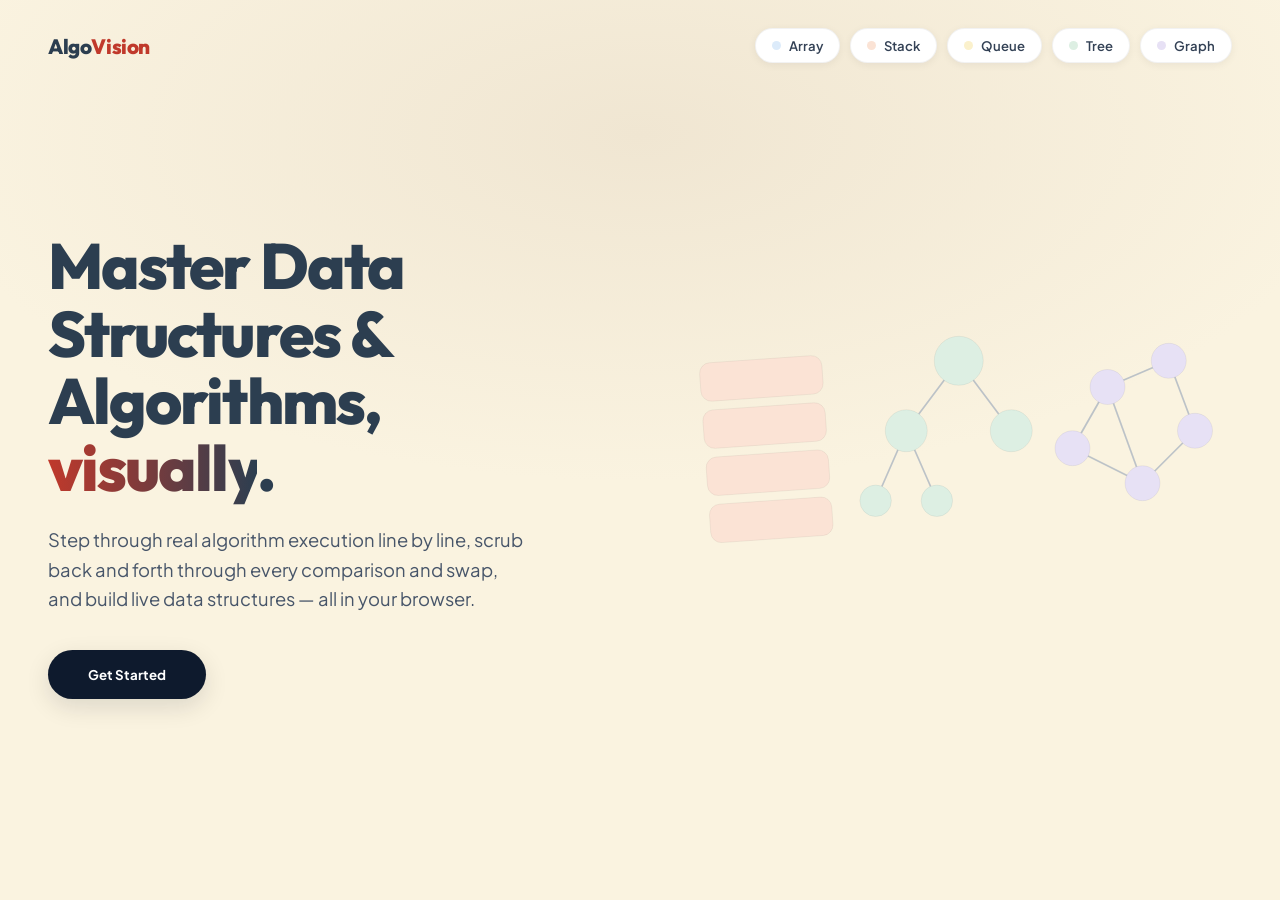
==== commit 78feee1e: "Refactored workspace layout and control dock for improved structure and clarity; removed redundant e" ====
--- a/index.html
+++ b/index.html
@@ -150,38 +150,58 @@
                 <div class="badge">💾 Space Complexity: <span id="space-complexity" class="space-color">O(1)</span>
                 </div>
             </div>
+
+            <!-- Legend moved here from a permanently-visible bar above the
+                 arena — it's reference info glanced at once, not something
+                 that needs to occupy screen space for the whole session. -->
+            <div class="drawer-legend">
+                <h4>Color Legend</h4>
+                <div class="visualizer-legend" id="visualizer-legend">
+                    <span class="legend-item"><span class="legend-dot legend-dot-current"></span>Current / Pivot</span>
+                    <span class="legend-item"><span class="legend-dot legend-dot-comparing"></span>Comparing /
+                        Visiting</span>
+                    <span class="legend-item"><span class="legend-dot legend-dot-found"></span>Sorted / Found /
+                        Visited</span>
+                    <span class="legend-item"><span class="legend-dot legend-dot-dimmed"></span>Discarded / Out of
+                        range</span>
+                </div>
+            </div>
         </div>
 
-        <div class="visualizer-legend" id="visualizer-legend">
-            <span class="legend-item"><span class="legend-dot legend-dot-current"></span>Current / Pivot</span>
-            <span class="legend-item"><span class="legend-dot legend-dot-comparing"></span>Comparing / Visiting</span>
-            <span class="legend-item"><span class="legend-dot legend-dot-found"></span>Sorted / Found / Visited</span>
-            <span class="legend-item"><span class="legend-dot legend-dot-dimmed"></span>Discarded / Out of range</span>
-        </div>
-
-        <!-- Split-pane per spec §4.1: left stage (arena + telemetry) / right stage
-             (code inspector). Zero-scroll (100vh, overflow hidden) applies at
-             ≥1024px via CSS only — no layout JS needed. -->
+        <!-- Split-pane per spec §4.1: left stage (arena + dock, stacked
+             flush with 0 gap) / right stage (code inspector). -->
         <main class="workspace-split-pane">
             <section class="workspace-left-stage">
                 <div class="visualizer-arena">
                     <div id="status-bar" class="status-message hidden"></div>
                     <div id="visualizer-container"></div>
-                </div>
-
-                <div class="telemetry-hud" id="telemetry-hud">
-                    <div class="telemetry-stat">
-                        <span class="telemetry-label">Comparisons</span>
-                        <span class="telemetry-value" id="telemetry-comparisons">0</span>
+
+                    <div class="telemetry-hud" id="telemetry-hud">
+                        <div class="telemetry-stat">
+                            <span class="telemetry-label">Comparisons</span>
+                            <span class="telemetry-value" id="telemetry-comparisons">0</span>
+                        </div>
+                        <div class="telemetry-stat">
+                            <span class="telemetry-label">Swaps</span>
+                            <span class="telemetry-value" id="telemetry-swaps">0</span>
+                        </div>
+                        <div class="telemetry-stat">
+                            <span class="telemetry-label">Current Index</span>
+                            <span class="telemetry-value" id="telemetry-indices">—</span>
+                        </div>
                     </div>
-                    <div class="telemetry-stat">
-                        <span class="telemetry-label">Swaps</span>
-                        <span class="telemetry-value" id="telemetry-swaps">0</span>
-                    </div>
-                    <div class="telemetry-stat">
-                        <span class="telemetry-label">Current Index</span>
-                        <span class="telemetry-value" id="telemetry-indices">—</span>
-                    </div>
+                </div>
+
+                <!-- Structure Mode session history (spec §2.2) — hidden/empty
+                     for Algorithm-mode workspaces, populated by app.js. -->
+                <div id="session-history" class="session-history hidden"></div>
+
+                <!-- Control Dock (spec §2). Content is rebuilt per algorithm
+                     by app.js, organized into 3 zones: Setup / Primary /
+                     Playback. Sits flush beneath the arena, 0 gap, confined
+                     to this 60% column — not a separate floating element. -->
+                <div class="controls-wrapper">
+                    <div id="dynamic-controls" class="controls-panel"></div>
                 </div>
             </section>
 
@@ -199,18 +219,6 @@
                 </div>
             </aside>
         </main>
-
-        <!-- Floating Bottom Control Dock (spec §2). Content is rebuilt per
-             algorithm by app.js — this wrapper just supplies the floating
-             dock chrome. -->
-        <!-- Structure Mode session history (spec §2.2) — hidden/empty for
-             Algorithm-mode workspaces, populated by app.js as stack/queue/
-             tree actions happen. -->
-        <div id="session-history" class="session-history hidden"></div>
-
-        <div class="controls-wrapper">
-            <div id="dynamic-controls" class="controls-panel"></div>
-        </div>
     </section>
 
     <script src="js/data.js"></script>
--- a/style.css
+++ b/style.css
@@ -20,48 +20,47 @@
 :root {
 
     /* --- §1.1 Base Canvas ---
-       Replaced the prototype-phase off-white + navy/blue combo with a
-       warm blush-cream canvas and a deep plum-ink chrome — chosen to
-       harmonize with the palette already locked in below (plum echoes
-       the Graph category's lavender without reusing it outright;
-       terracotta, introduced further down, stays clear of both
-       --state-amber and --state-emerald so it can't be confused with
-       either transient visualizer state). */
-    --canvas-base: #F7EFE9;
-    /* Primary page background — warm blush-cream */
-    --canvas-alt: #EFE2D8;
-    /* Secondary section background — deeper warm sand */
-    --chrome-ink: #241A2E;
-    /* Floating dark sidebar/nav/dock shell — deep plum-espresso.
-       Renamed from --sidebar-navy now that it's no longer navy. */
-    --chrome-ink-elevated: #2F2338;
-    /* Sidebar hover/active row. Renamed from --sidebar-navy-elevated. */
-    --panel-dark: #2A1F33;
+       Palette pivot: mapped to a 5-color reference (Charcoal, Cosmic
+       Latte, Persian Red, Devy's Gray, Oxford Blue) — Oxford Blue as
+       the darkest chrome, Charcoal one step lighter for content panels
+       (mirrors the earlier "chrome slightly darker than panels"
+       relationship), Devy's Gray slotted into the existing
+       --surface-dark-alt role it already matches almost exactly,
+       Cosmic Latte as canvas, Persian Red replacing terracotta as the
+       accent. Token names unchanged — only values moved, same as this
+       system was designed to allow. */
+    --canvas-base: #FAF3E0;
+    /* Primary page background — Cosmic Latte */
+    --canvas-alt: #F0E6D2;
+    /* Secondary section background — deeper tint of Cosmic Latte */
+    --chrome-ink: #0E1A2D;
+    /* Floating dark sidebar/nav/dock shell — Oxford Blue */
+    --chrome-ink-elevated: #16263D;
+    /* Sidebar hover/active row — between Oxford Blue and Charcoal */
+    --panel-dark: #2C3E50;
     /* Content-panel dark surface (theory drawer, code panel, telemetry
-       HUD, visualizer arena) — deliberately a slightly different shade
+       HUD, visualizer arena) — Charcoal. Deliberately a different shade
        from --chrome-ink so chrome and content surfaces stay visually
        distinct. Also doubles as the shared dark "ink" text color. */
-    --surface-dark-alt: #3D2E48;
-    /* Secondary dark shade — dark-context dividers/borders (sidebar
-       border, array-block default fill, tree/graph node fill) and,
-       coincidentally the same value, a dark neutral text/hover color
-       on light surfaces (algo-card-title, filter-pill:hover). */
+    --surface-dark-alt: #4D4D4D;
+    /* Secondary dark shade — Devy's Gray. Dark-context dividers/borders
+       (sidebar border, array-block default fill, tree/graph node fill)
+       and, coincidentally the same value, a dark neutral text/hover
+       color on light surfaces (algo-card-title, dash-crumb.active). */
     --muted-slate: #cbd5e1;
     /* Muted neutral — light text on dark panels, and light icon/border
        accents on light surfaces. Left cool/neutral on purpose — a
-       warm-toned muted color would fight with the terracotta accent
+       warm-toned muted color would fight with the red accent
        wherever both appear near each other (e.g. code text color). */
 
-    /* --- Chrome accent (Phase: color-identity pass) ---
-       Replaces the old raw #3b82f6 used throughout for buttons, links,
-       hover states, and focus rings. Deliberately NOT reused from
-       --state-blue/--cat-array — blue was previously overloaded across
-       chrome AND category AND visualizer-state simultaneously; giving
-       chrome its own distinct hue fixes that overload as a side effect
-       of the aesthetic change, not just a coat of paint. */
-    --accent-primary: #E2724A;
-    --accent-primary-rgb: 226, 114, 74;
-    --accent-primary-dark: #C85F3A;
+    /* --- Chrome accent (palette pivot) ---
+       Persian Red, replacing the terracotta from the previous pass.
+       Deliberately NOT reused from --state-blue/--cat-array — chrome
+       stays clear of any hue already carrying visualizer-state or
+       category meaning. */
+    --accent-primary: #C0392B;
+    --accent-primary-rgb: 192, 57, 43;
+    --accent-primary-dark: #A32E21;
     /* hover/pressed variant, for the few spots that darken on interaction */
 
     /* --- §1.2 Category Palette — CHROME & BADGES ONLY ---
@@ -164,12 +163,6 @@
         --motion-slow: 0ms;
     }
 
-    /* Phase 3: complexity tooltip appears instantly, no fade delay */
-    .complexity-tooltip {
-        transition: none;
-        transition-delay: 0s;
-    }
-
     /* Phase 4: amber pulse becomes a static highlight (still colored,
        still ringed — just no scale animation) */
     .array-block.comparing {
@@ -366,7 +359,7 @@
 }
 
 .hero-highlight {
-    background: linear-gradient(to right, var(--accent-primary), #8b5cf6);
+    background: linear-gradient(to right, var(--accent-primary), var(--panel-dark));
     background-clip: text;
     -webkit-background-clip: text;
     -webkit-text-fill-color: transparent;
@@ -475,69 +468,133 @@
     animation-delay: 0.8s;
 }
 
-/* --- SECTION 4: DASHBOARD LAYOUT (The Glow-Up) --- */
-.main-dashboard-wrapper {
-    display: grid;
-    grid-template-columns: 280px 1fr;
-    min-height: 100vh;
-    background-color: var(--canvas-alt);
-    /* Subtle warm depth layer for the whole app */
-}
-
-/* SIDEBAR: Deep plum-ink chrome for contrast
-   Phase 2: migrated to the --chrome-ink token (renamed from
-   --sidebar-navy during the color-identity pass) and given explicit L2
-   elevation (§3) — the border-right divider color is intentionally left
-   as-is since it's a directional divider, not a card border/shadow, and
-   isn't covered by the elevation token set. */
-.dashboard-sidebar {
-    background-color: var(--chrome-ink);
-    padding: 40px 25px;
-    border-right: 1px solid var(--surface-dark-alt);
+/* --- SECTION 4: DASHBOARD LAYOUT (redesign) ---
+   Top utility bar (logo + Home) + a dark breadcrumb subnav (category
+   switcher + type/mode/sort dropdowns) replacing the old sidebar+wrapper
+   grid. */
+.dash-topbar {
+    display: flex;
+    justify-content: space-between;
+    align-items: center;
+    padding: 20px 40px;
+    background: var(--canvas-base);
+}
+
+.dash-topbar-brand {
+    font-family: var(--font-display);
+    font-weight: 800;
+    font-size: 1.3rem;
+    color: var(--panel-dark);
+    letter-spacing: -0.02em;
+}
+
+.dash-home-btn {
+    background: var(--chrome-ink);
     color: white;
-    font-family: var(--font-ui);
+    border: none;
+    padding: 8px 20px;
+    border-radius: var(--radius-full);
+    font-weight: 600;
+    font-size: 0.85rem;
+}
+
+.dash-home-btn:hover {
+    background: var(--chrome-ink-elevated);
+}
+
+.dash-home-btn:focus-visible {
+    outline: 2px solid var(--accent-primary);
+    outline-offset: 2px;
+}
+
+.dash-subnav {
+    display: flex;
+    justify-content: space-between;
+    align-items: center;
+    flex-wrap: wrap;
+    gap: 16px;
+    background: var(--chrome-ink);
+    padding: 14px 40px;
     box-shadow: var(--elevation-l2-shadow);
     position: relative;
     z-index: var(--elevation-l2-z);
 }
 
-.dashboard-sidebar h2 {
-    color: #64748b;
-    font-size: 0.75rem;
-    text-transform: uppercase;
-    letter-spacing: 2px;
-    margin-bottom: 30px;
-    padding-left: 10px;
-}
-
-.sidebar-nav li {
-    padding: 14px 18px;
-    border-radius: 12px;
-    margin-bottom: 8px;
+.dash-breadcrumb {
+    display: flex;
+    flex-wrap: wrap;
+    gap: 2px;
+}
+
+.dash-crumb {
+    display: flex;
+    align-items: center;
+    gap: 8px;
+    background: transparent;
+    color: #a08fae;
+    border: none;
+    padding: 10px 16px;
+    border-radius: var(--radius-full);
     font-weight: 600;
-    color: #94a3b8;
-    list-style: none;
-    display: flex;
-    align-items: center;
-    gap: 10px;
+    font-size: 0.85rem;
     cursor: pointer;
 }
 
-.sidebar-nav li.active {
+/* Connected-chevron look between crumbs — a normal inline flex child
+   rather than absolutely-positioned pseudo-content, so it can't drift
+   or overlap regardless of label length. */
+.dash-crumb+.dash-crumb::before {
+    content: '›';
+    color: #5A4A68;
+    font-weight: 400;
+    margin-right: 2px;
+}
+
+.dash-crumb.active {
     background: var(--surface-dark-alt);
     color: var(--accent-primary);
-    box-shadow: 0 4px 12px rgba(0, 0, 0, 0.1);
-}
-
-.sidebar-nav li:focus-visible {
+}
+
+.dash-crumb:hover {
+    color: white;
+}
+
+.dash-crumb:focus-visible {
     outline: 2px solid var(--accent-primary);
     outline-offset: 2px;
 }
 
-/* --- Sidebar category dot badges (Phase 2 / spec §1.2) ---
-   Color-coded per data-structure category, using the chrome-only
-   pastel tokens. Purely decorative identifiers alongside the existing
-   text label — no WCAG text-contrast implication. */
+.dash-filters {
+    display: flex;
+    flex-wrap: wrap;
+    gap: 10px;
+}
+
+.dash-select {
+    background: var(--chrome-ink-elevated);
+    color: white;
+    border: 1px solid var(--surface-dark-alt);
+    padding: 8px 14px;
+    border-radius: 8px;
+    font-weight: 600;
+    font-size: 0.82rem;
+    cursor: pointer;
+}
+
+.dash-select:disabled {
+    opacity: 0.4;
+    cursor: not-allowed;
+}
+
+.dash-select:focus-visible {
+    outline: 2px solid var(--accent-primary);
+    outline-offset: 2px;
+}
+
+/* --- Sidebar-era category dot badges — kept under their original name
+   since the hero's quick-jump badges still use them; also reused inside
+   the new breadcrumb crumbs above. Color-coded per data-structure
+   category, using the chrome-only pastel tokens. --- */
 .sidebar-dot {
     width: 9px;
     height: 9px;
@@ -566,39 +623,10 @@
     background: var(--cat-graph);
 }
 
-/* STAGE: This is the main white area */
 .dashboard-stage {
-    padding: 60px 80px;
-    /* More breathing room on sides */
+    padding: 50px 60px;
     background: var(--canvas-base);
-    /* Slightly different from the wrapper for depth */
-}
-
-.dashboard-header h2 {
-    font-size: 2.2rem;
-    font-weight: 800;
-    color: var(--panel-dark);
-    margin-bottom: 40px;
-    letter-spacing: -1px;
-}
-
-/* Sub-categories with the Blue Line */
-.ds-category h3 {
-    font-size: 1.1rem;
-    font-weight: 700;
-    color: #334155;
-    margin-bottom: 25px;
-    padding-left: 15px;
-    border-left: 4px solid var(--accent-primary);
-    /* That specific blue line */
-    display: flex;
-    align-items: center;
-    gap: 8px;
-}
-
-.header-i-icon {
-    color: var(--muted-slate);
-    font-size: 0.9rem;
+    min-height: 60vh;
 }
 
 /* The Cards: Make them pop! */
@@ -619,13 +647,13 @@
 .algo-card {
     background: var(--canvas-alt);
     border: var(--elevation-l2-border);
-    padding: 24px 30px;
     border-radius: var(--radius-md);
     width: 320px;
     /* Slightly wider cards */
     display: flex;
     flex-direction: column;
-    gap: 14px;
+    overflow: hidden;
+    /* clips .algo-card-visual's square corners to the card's rounded ones */
     cursor: pointer;
     box-shadow: var(--elevation-l2-shadow);
     transition: all 0.3s cubic-bezier(0.4, 0, 0.2, 1);
@@ -664,7 +692,32 @@
     outline-offset: 3px;
 }
 
-.algo-card-top {
+/* --- Visual glyph area (stands in for the wireframe's photo placeholder;
+   see app.js's ALGO_ICONS for the actual SVGs) --- */
+.algo-card-visual {
+    display: flex;
+    align-items: center;
+    justify-content: center;
+    padding: 32px;
+    background: rgba(255, 255, 255, 0.35);
+    color: var(--chrome-ink);
+    /* icons always render in brand-ink regardless of the card's category
+       background, for consistent legibility across all 5 pastels */
+}
+
+.algo-card-visual svg {
+    width: 64px;
+    height: 64px;
+}
+
+.algo-card-caption {
+    display: flex;
+    flex-direction: column;
+    gap: 14px;
+    padding: 20px 24px;
+}
+
+.algo-card-caption-top {
     display: flex;
     justify-content: space-between;
     align-items: center;
@@ -708,93 +761,6 @@
     text-transform: uppercase;
     letter-spacing: 0.5px;
     white-space: nowrap;
-}
-
-.complexity-tag {
-    position: relative;
-    font-family: var(--font-mono);
-    font-size: 0.75rem;
-    font-weight: 700;
-    padding: 4px 10px;
-    border-radius: var(--radius-full);
-    background: rgba(15, 23, 42, 0.08);
-    color: var(--panel-dark);
-    cursor: help;
-}
-
-.complexity-tag:focus-visible {
-    outline: 2px solid var(--accent-primary);
-    outline-offset: 2px;
-}
-
-.complexity-tooltip {
-    position: absolute;
-    bottom: calc(100% + 8px);
-    left: 50%;
-    transform: translateX(-50%);
-    background: var(--chrome-ink);
-    color: white;
-    font-family: var(--font-ui);
-    font-weight: 500;
-    font-size: 0.75rem;
-    line-height: 1.4;
-    padding: 8px 12px;
-    border-radius: 8px;
-    box-shadow: var(--elevation-l3-shadow);
-    width: max-content;
-    max-width: 220px;
-    opacity: 0;
-    visibility: hidden;
-    transition: opacity var(--motion-fast) ease, visibility 0s linear var(--motion-fast);
-    transition-delay: 200ms;
-    /* spec §5.2 — delayed fade-in avoids flicker on fast mouse passes */
-    z-index: var(--elevation-l4-z);
-    pointer-events: none;
-}
-
-.complexity-tag:hover .complexity-tooltip,
-.complexity-tag:focus .complexity-tooltip,
-.complexity-tag:focus-visible .complexity-tooltip {
-    opacity: 1;
-    visibility: visible;
-}
-
-/* --- Category filter pill tabs (spec: top category filter tabs) ---
-   Only rendered by JS when a category has more than one sub-type to
-   switch between (e.g. Array: Searching/Sorting). */
-.filter-tabs {
-    display: flex;
-    flex-wrap: wrap;
-    gap: 10px;
-    margin-bottom: 30px;
-}
-
-.filter-pill {
-    background: white;
-    border: var(--elevation-l2-border);
-    color: #64748b;
-    font-weight: 600;
-    font-size: 0.85rem;
-    padding: 8px 20px;
-    border-radius: var(--radius-full);
-    box-shadow: var(--elevation-l2-shadow);
-    transition: all 0.2s ease;
-}
-
-.filter-pill:hover {
-    color: var(--surface-dark-alt);
-    border-color: var(--accent-primary);
-}
-
-.filter-pill:focus-visible {
-    outline: 2px solid var(--accent-primary);
-    outline-offset: 2px;
-}
-
-.filter-pill.active {
-    background: var(--chrome-ink);
-    color: white;
-    border-color: var(--chrome-ink);
 }
 
 /* --- SECTION 5: WORKSPACE FLOATING NAVBAR ---
@@ -884,7 +850,6 @@
     min-width: 0;
     display: flex;
     flex-direction: column;
-    gap: 16px;
 }
 
 .workspace-right-stage {
@@ -1156,17 +1121,30 @@
 /* Class name kept as .btn-blue for compatibility with the many places
    app.js generates this class dynamically — renaming it would mean
    touching every one of those call sites for a cosmetic label change.
-   The rendered color is the new terracotta accent, not blue. */
+   The rendered color is the new terracotta accent, not blue. Given a
+   subtle glow so the primary action visually leads the dock rather than
+   competing at equal weight with the utility buttons beside it. */
 .btn-blue {
     background: var(--accent-primary);
+    box-shadow: 0 4px 14px rgba(226, 114, 74, 0.35);
 }
 
 .btn-red {
     background: #ef4444;
 }
 
+/* Ghost/outline style — utility actions (Random, Peek, Prev/Next) recede
+   behind the primary action instead of matching it at equal visual
+   weight, which is what was making the dock feel like a flat wall of
+   equally-loud buttons. */
 .btn-secondary {
-    background: #64748b;
+    background: rgba(255, 255, 255, 0.06);
+    border: 1px solid rgba(255, 255, 255, 0.14);
+    color: var(--muted-slate);
+}
+
+.btn-secondary:hover {
+    background: rgba(255, 255, 255, 0.12);
 }
 
 /* Clear inline-confirm (spec §2.2) — first click swaps the button into
@@ -1257,16 +1235,24 @@
 }
 
 /* --- Live Telemetry HUD (spec: Comparisons / Swaps / Current Index) ---
-   Algorithm-mode only — hidden by app.js for Structure-mode workspaces. */
+   Algorithm-mode only — hidden by app.js for Structure-mode workspaces.
+   Overlays the arena's bottom edge (same absolute-positioning technique
+   #status-bar already uses at the top) rather than sitting as a separate
+   stacked panel below it — one visualization zone instead of two boxes. */
 .telemetry-hud {
-    display: flex;
-    gap: 12px;
-    background: var(--panel-dark);
+    position: absolute;
+    bottom: 16px;
+    left: 50%;
+    transform: translateX(-50%);
+    display: flex;
+    gap: 20px;
+    background: rgba(255, 255, 255, 0.06);
+    backdrop-filter: blur(6px);
+    -webkit-backdrop-filter: blur(6px);
     border-radius: var(--radius-md);
-    border: var(--elevation-l2-border);
-    box-shadow: var(--elevation-l2-shadow);
-    padding: 14px 20px;
-    flex: 0 0 auto;
+    border: 1px solid rgba(255, 255, 255, 0.1);
+    padding: 10px 20px;
+    z-index: 5;
 }
 
 .telemetry-stat {
@@ -1609,66 +1595,50 @@
         max-width: 420px;
     }
 
-    /* Dashboard: sidebar becomes a horizontal scrollable strip above content */
-    .main-dashboard-wrapper {
-        grid-template-columns: 1fr;
-    }
-
-    .dashboard-sidebar {
-        padding: 20px;
-        border-right: none;
-        border-bottom: 1px solid var(--surface-dark-alt);
-    }
-
-    .dashboard-sidebar h2 {
-        margin-bottom: 12px;
-        padding-left: 4px;
-    }
-
-    .sidebar-nav {
-        display: flex;
-        gap: 10px;
-        overflow-x: auto;
-        -webkit-overflow-scrolling: touch;
-        padding-bottom: 4px;
-    }
-
-    .sidebar-nav li {
-        white-space: nowrap;
-        margin-bottom: 0;
-    }
-
-    .dashboard-stage {
-        padding: 30px 20px;
-    }
-
-    .dashboard-header h2 {
-        font-size: 1.7rem;
-        margin-bottom: 24px;
-    }
-
-    /* Cards: stack full-width instead of a fixed 320px */
-    .algo-card {
-        width: 100%;
-    }
-
-    .card-grid {
-        gap: 16px;
-    }
-
-    /* Filter pill tabs: same horizontal-scroll-strip pattern as the sidebar
-       nav above, since a wrapped multi-row pill list eats vertical space
-       that's already tight on mobile. */
-    .filter-tabs {
+    /* Dashboard: subnav stacks — breadcrumb becomes a horizontal
+       scrollable strip (same pattern the old sidebar nav used), dropdown
+       filters wrap to their own row below it. */
+    .dash-topbar {
+        padding: 16px 20px;
+    }
+
+    .dash-subnav {
+        padding: 12px 20px;
+        flex-direction: column;
+        align-items: stretch;
+        gap: 12px;
+    }
+
+    .dash-breadcrumb {
         flex-wrap: nowrap;
         overflow-x: auto;
         -webkit-overflow-scrolling: touch;
         padding-bottom: 4px;
-        margin-bottom: 20px;
-    }
-
-    .filter-pill {
+    }
+
+    .dash-crumb {
         white-space: nowrap;
+    }
+
+    .dash-filters {
+        flex-wrap: wrap;
+    }
+
+    .dash-select {
+        flex: 1 1 auto;
+    }
+
+    .dashboard-stage {
+        padding: 30px 20px;
+    }
+
+    /* Cards: stack full-width instead of a fixed 320px */
+    .algo-card {
+        width: 100%;
+    }
+
+    .card-grid {
+        gap: 16px;
     }
 
     /* Workspace navbar: title pill drops to its own row instead of
@@ -1774,29 +1744,24 @@
         padding: 14px 32px;
     }
 
-    .dashboard-header h2 {
-        font-size: 1.4rem;
-    }
-
-    .ds-category h3 {
-        font-size: 1rem;
+    .dash-topbar-brand {
+        font-size: 1.05rem;
+    }
+
+    .dash-crumb {
+        font-size: 0.78rem;
+        padding: 8px 12px;
     }
 
     /* Bento card tags: same shrink treatment as the rest of phone typography */
-    .mode-badge,
-    .complexity-tag {
+    .mode-badge {
         font-size: 0.65rem;
         padding: 3px 8px;
     }
 
-    .complexity-tooltip {
-        max-width: 160px;
-        font-size: 0.7rem;
-    }
-
-    .filter-pill {
-        font-size: 0.78rem;
-        padding: 6px 14px;
+    .dash-select {
+        font-size: 0.75rem;
+        padding: 6px 10px;
     }
 
     .theory-drawer h3 {
@@ -2118,29 +2083,40 @@
 /* ==========================================
    SECTION 13: VISUALIZER LEGEND
    ========================================== */
-/* Explains the color language used across every workspace (search, sort,
-   stack/queue, tree, graph) so a first-time visitor doesn't have to guess
-   what amber vs. green vs. dimmed means. */
+/* Lives inside the Theory Drawer now (moved out of a permanently-visible
+   bar above the arena) — explains the color language used across every
+   workspace so a first-time visitor doesn't have to guess what amber vs.
+   green vs. dimmed means, without costing screen space every session
+   after the first. */
+
+.drawer-legend {
+    margin-top: 24px;
+    padding-top: 20px;
+    border-top: 1px solid rgba(255, 255, 255, 0.08);
+}
+
+.drawer-legend h4 {
+    color: var(--muted-slate);
+    font-size: 0.75rem;
+    font-weight: 700;
+    text-transform: uppercase;
+    letter-spacing: 1px;
+    margin-bottom: 14px;
+}
 
 .visualizer-legend {
     display: flex;
-    flex-wrap: wrap;
-    justify-content: center;
-    align-items: center;
-    gap: 8px 20px;
-    max-width: 1100px;
-    margin: 0 auto 16px auto;
-    padding: 0 16px;
+    flex-direction: column;
+    gap: 10px;
 }
 
 .legend-item {
     display: flex;
     align-items: center;
-    gap: 7px;
-    font-size: 0.8rem;
-    font-weight: 600;
-    color: #64748b;
-    white-space: nowrap;
+    gap: 9px;
+    font-size: 0.85rem;
+    font-weight: 500;
+    color: #cbd5e1;
 }
 
 .legend-dot {
@@ -2172,14 +2148,8 @@
 }
 
 @media (max-width: 480px) {
-    .visualizer-legend {
-        gap: 6px 14px;
-        padding: 0 12px;
-    }
-
     .legend-item {
-        font-size: 0.7rem;
-        gap: 5px;
+        font-size: 0.78rem;
     }
 
     .legend-dot {
